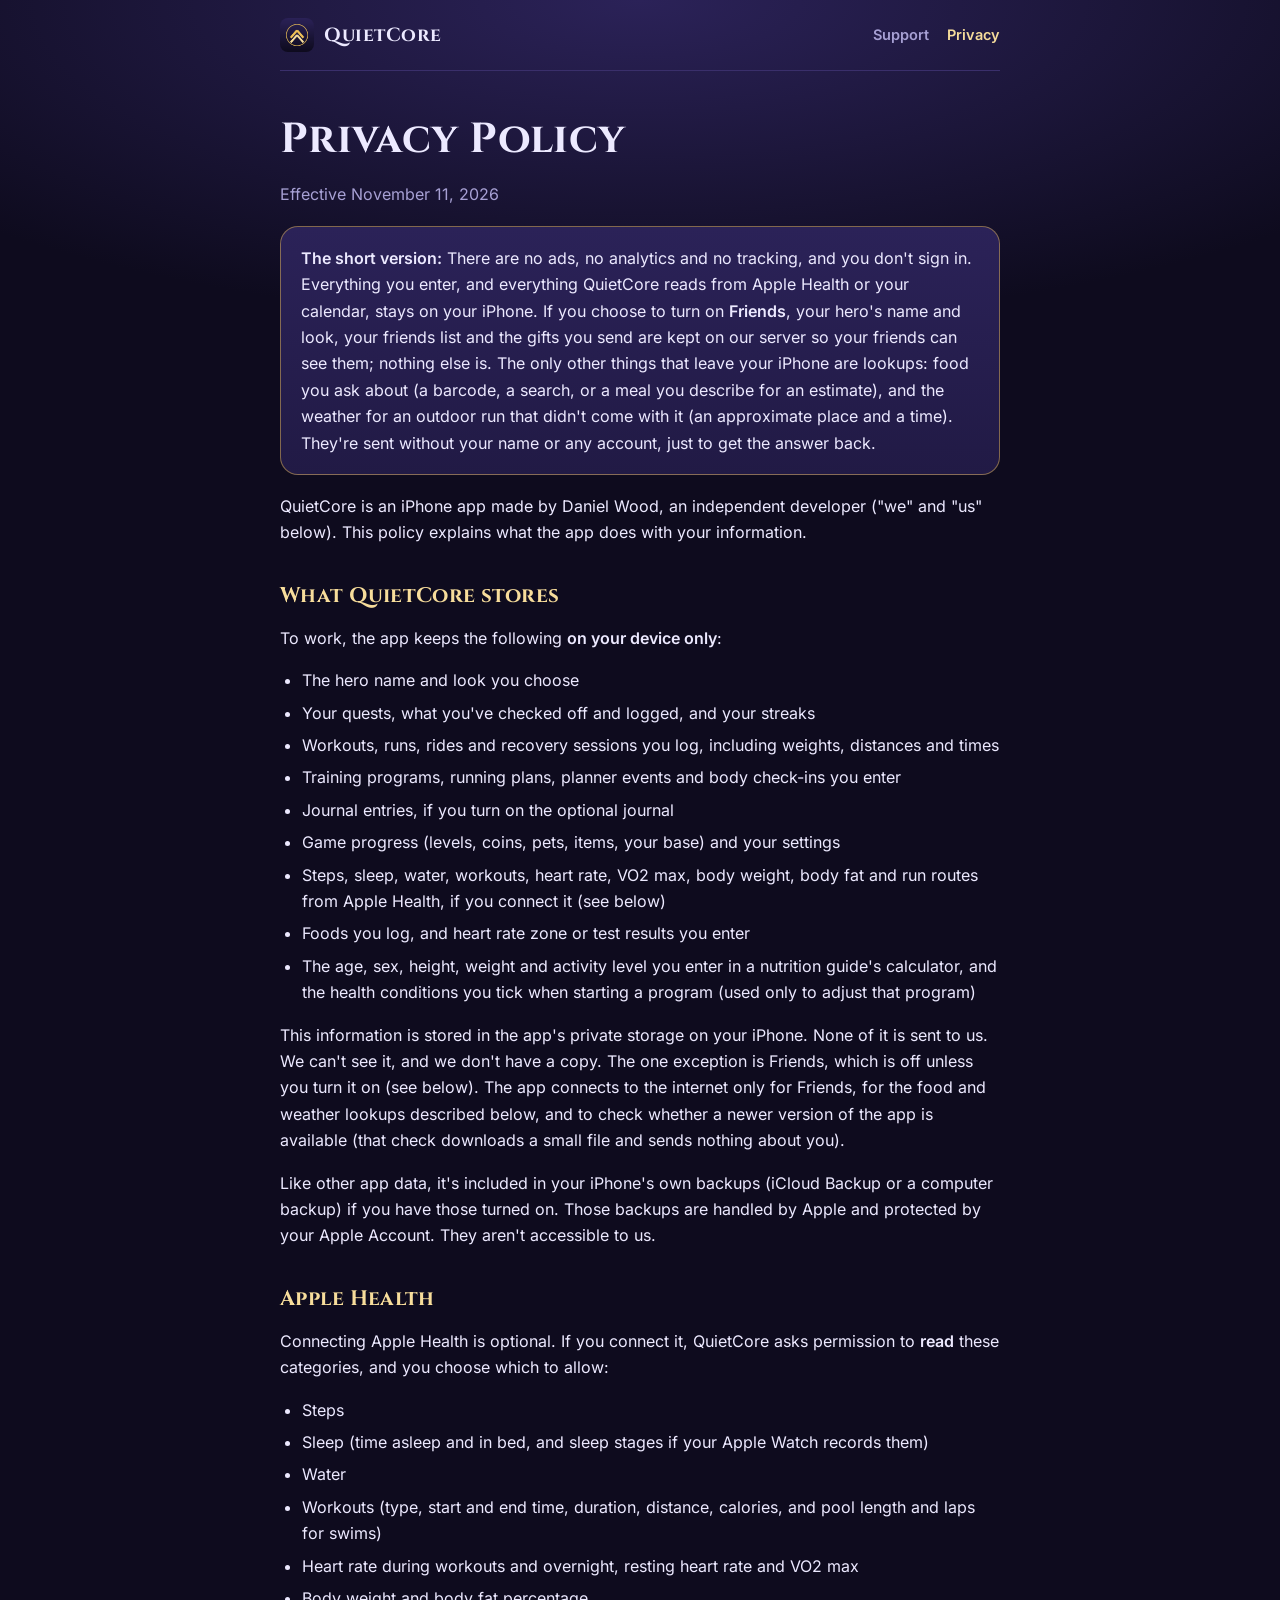
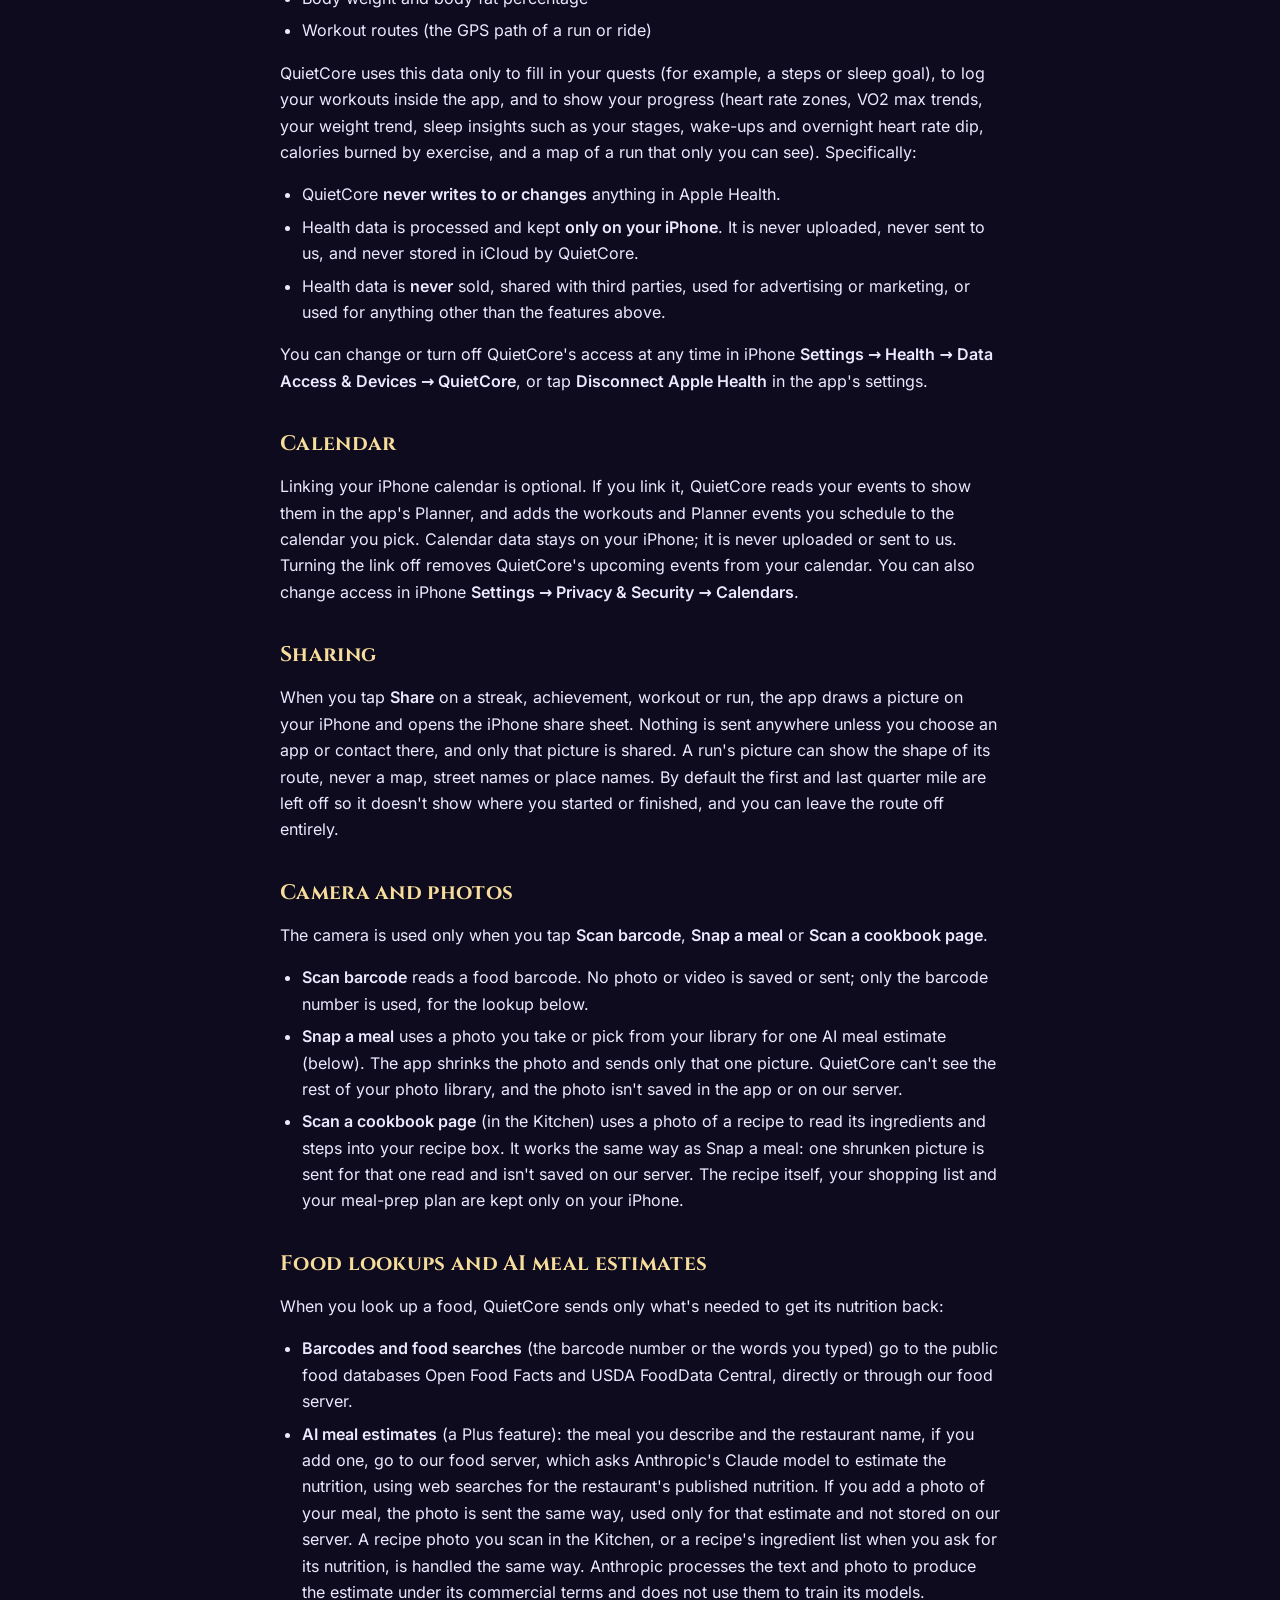
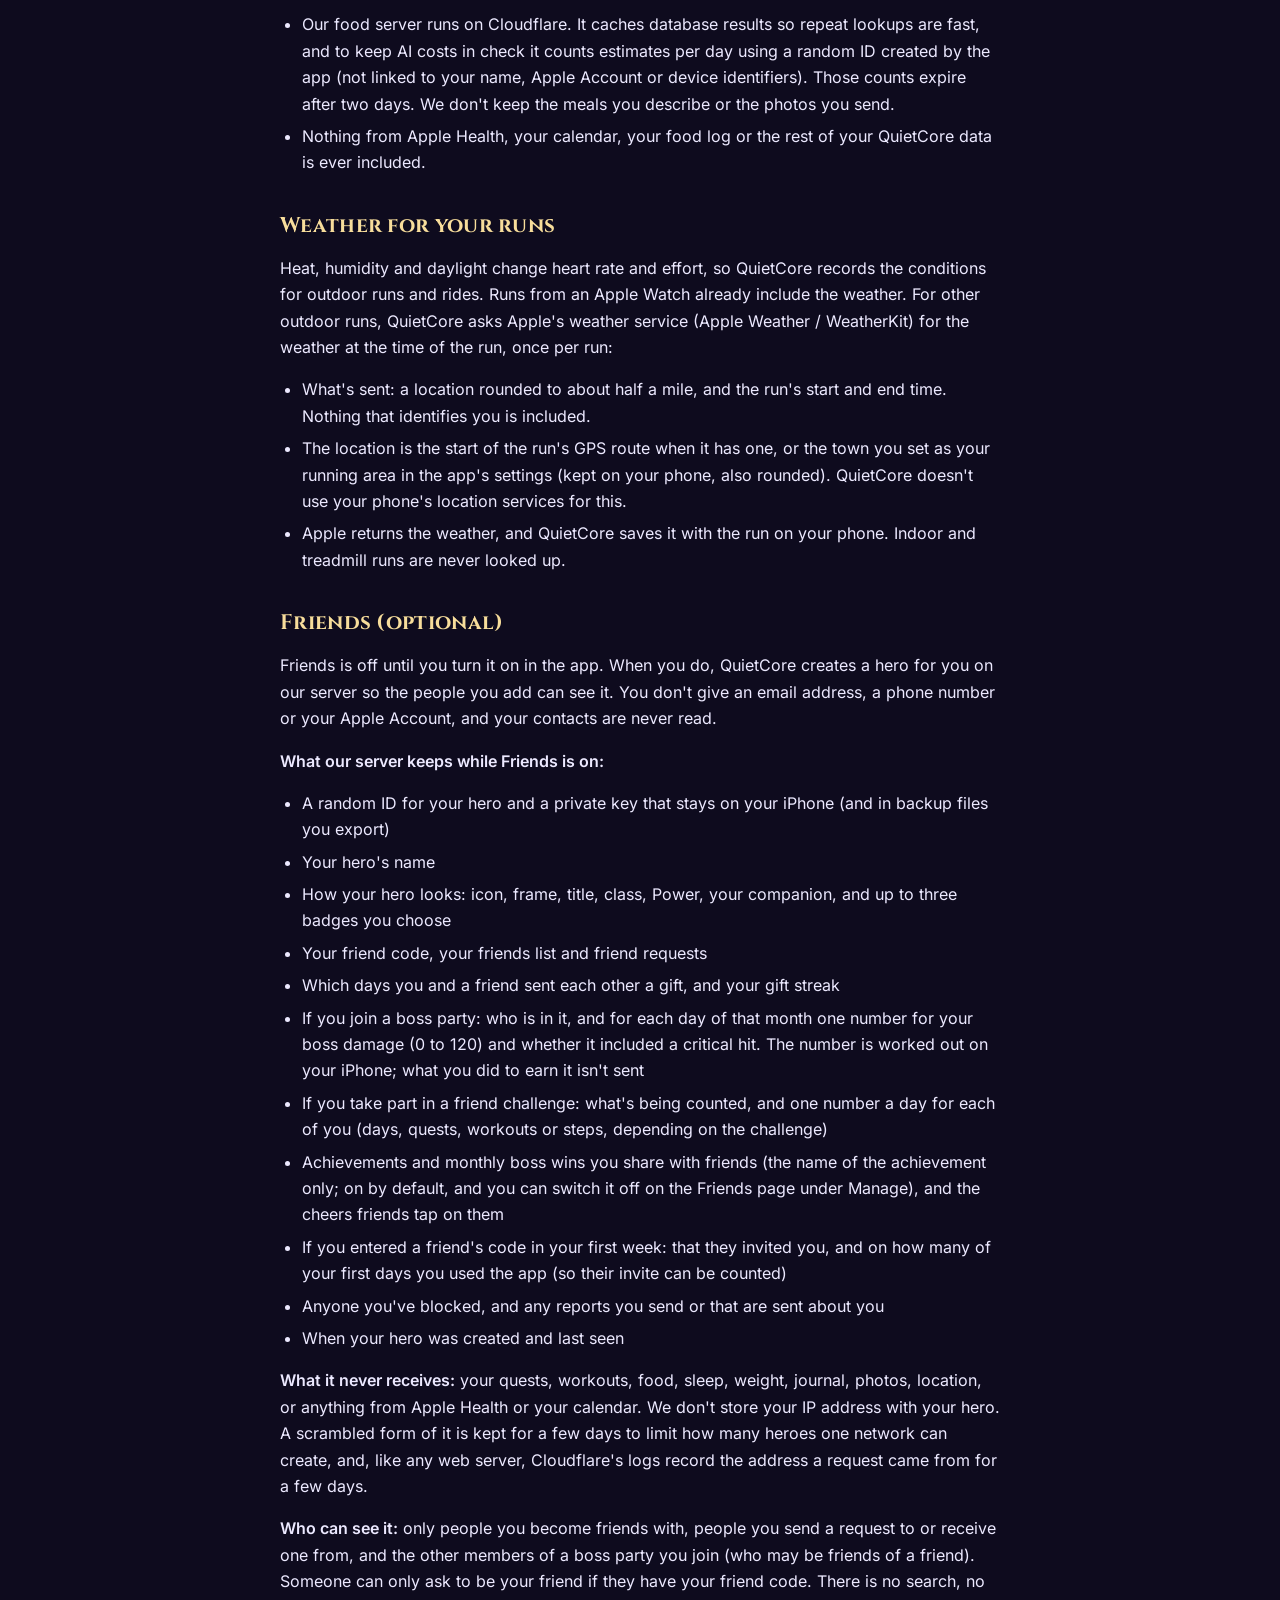
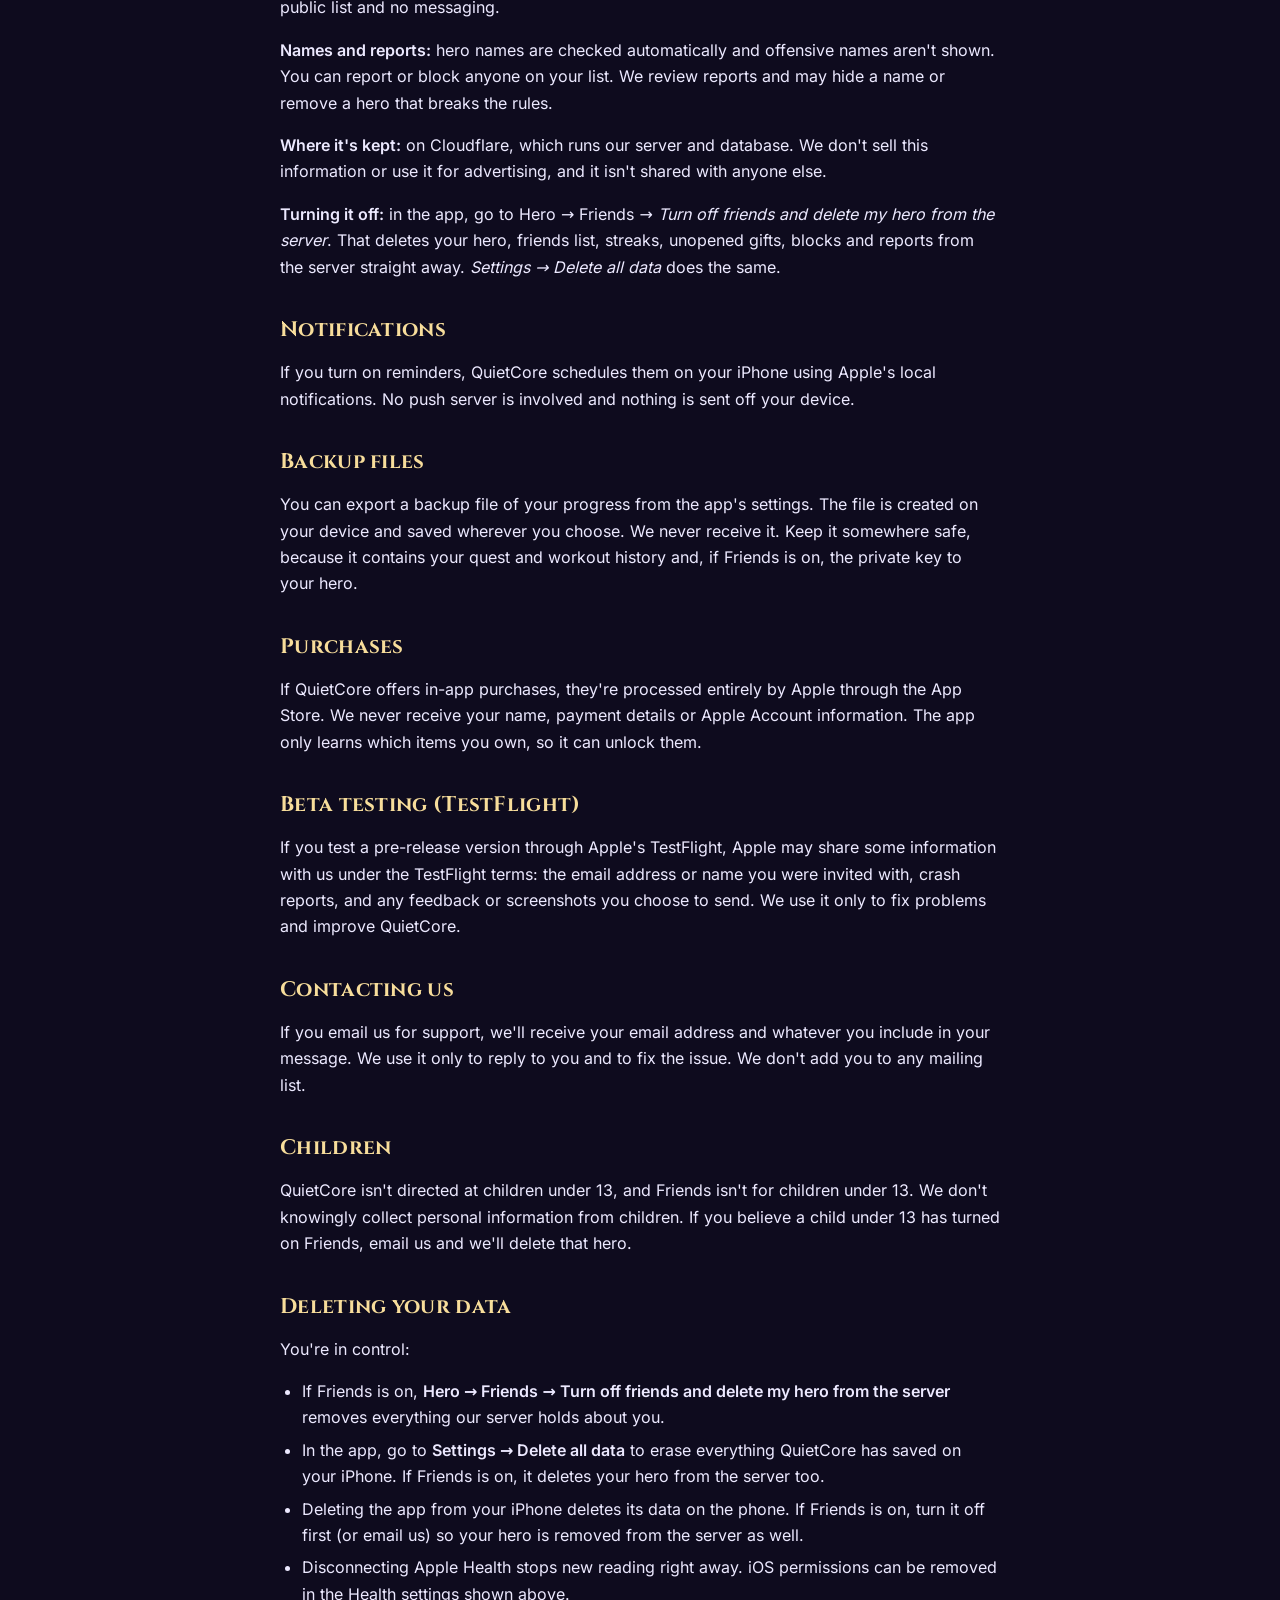
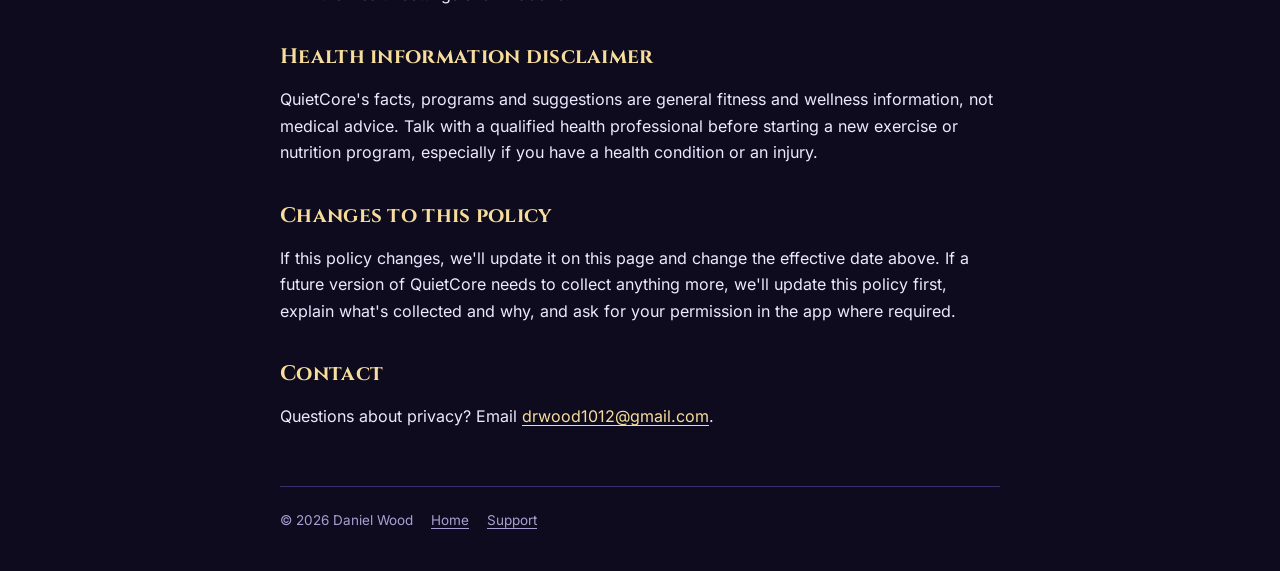
==== privacy/index.html @ 46401874 "Privacy: invites Co-Authored-By: Claude Fable 5.2 <noreply@anthropic.com> Claude-Session: https://cl" ====
<!doctype html>
<html lang="en">
<head>
  <meta charset="utf-8">
  <meta name="viewport" content="width=device-width, initial-scale=1">
  <title>Privacy Policy · QuietCore</title>
  <meta name="description" content="QuietCore's privacy policy. No ads, no tracking, no sign-in. Apple Health and calendar data never leave your iPhone. Friends is optional and shares only your hero's name and look.">
  <link rel="icon" href="../assets/favicon.png">
  <link rel="apple-touch-icon" href="../assets/apple-touch-icon.png">
  <link rel="stylesheet" href="../assets/style.css">
</head>
<body>
  <div class="wrap">
    <header class="site">
      <a class="brand" href="../"><img src="../assets/icon.png" alt=""><span class="name">QuietCore</span></a>
      <nav><a href="../support/">Support</a><a href="./" aria-current="page">Privacy</a></nav>
    </header>

    <h1>Privacy Policy</h1>
    <p class="muted">Effective November 11, 2026</p>

    <div class="card gold">
      <p><strong>The short version:</strong> There are no ads, no analytics and no tracking, and you don't sign in. Everything you enter, and everything QuietCore reads from Apple Health or your calendar, stays on your iPhone. If you choose to turn on <strong>Friends</strong>, your hero's name and look, your friends list and the gifts you send are kept on our server so your friends can see them; nothing else is. The only other things that leave your iPhone are lookups: food you ask about (a barcode, a search, or a meal you describe for an estimate), and the weather for an outdoor run that didn't come with it (an approximate place and a time). They're sent without your name or any account, just to get the answer back.</p>
    </div>

    <p>QuietCore is an iPhone app made by Daniel Wood, an independent developer ("we" and "us" below). This policy explains what the app does with your information.</p>

    <h2>What QuietCore stores</h2>
    <p>To work, the app keeps the following <strong>on your device only</strong>:</p>
    <ul>
      <li>The hero name and look you choose</li>
      <li>Your quests, what you've checked off and logged, and your streaks</li>
      <li>Workouts, runs, rides and recovery sessions you log, including weights, distances and times</li>
      <li>Training programs, running plans, planner events and body check-ins you enter</li>
      <li>Journal entries, if you turn on the optional journal</li>
      <li>Game progress (levels, coins, pets, items, your base) and your settings</li>
      <li>Steps, sleep, water, workouts, heart rate, VO2 max, body weight, body fat and run routes from Apple Health, if you connect it (see below)</li>
      <li>Foods you log, and heart rate zone or test results you enter</li>
      <li>The age, sex, height, weight and activity level you enter in a nutrition guide's calculator, and the health conditions you tick when starting a program (used only to adjust that program)</li>
    </ul>
    <p>This information is stored in the app's private storage on your iPhone. None of it is sent to us. We can't see it, and we don't have a copy. The one exception is Friends, which is off unless you turn it on (see below). The app connects to the internet only for Friends, for the food and weather lookups described below, and to check whether a newer version of the app is available (that check downloads a small file and sends nothing about you).</p>
    <p>Like other app data, it's included in your iPhone's own backups (iCloud Backup or a computer backup) if you have those turned on. Those backups are handled by Apple and protected by your Apple Account. They aren't accessible to us.</p>

    <h2>Apple Health</h2>
    <p>Connecting Apple Health is optional. If you connect it, QuietCore asks permission to <strong>read</strong> these categories, and you choose which to allow:</p>
    <ul>
      <li>Steps</li>
      <li>Sleep (time asleep and in bed, and sleep stages if your Apple Watch records them)</li>
      <li>Water</li>
      <li>Workouts (type, start and end time, duration, distance, calories, and pool length and laps for swims)</li>
      <li>Heart rate during workouts and overnight, resting heart rate and VO2 max</li>
      <li>Body weight and body fat percentage</li>
      <li>Workout routes (the GPS path of a run or ride)</li>
    </ul>
    <p>QuietCore uses this data only to fill in your quests (for example, a steps or sleep goal), to log your workouts inside the app, and to show your progress (heart rate zones, VO2 max trends, your weight trend, sleep insights such as your stages, wake-ups and overnight heart rate dip, calories burned by exercise, and a map of a run that only you can see). Specifically:</p>
    <ul>
      <li>QuietCore <strong>never writes to or changes</strong> anything in Apple Health.</li>
      <li>Health data is processed and kept <strong>only on your iPhone</strong>. It is never uploaded, never sent to us, and never stored in iCloud by QuietCore.</li>
      <li>Health data is <strong>never</strong> sold, shared with third parties, used for advertising or marketing, or used for anything other than the features above.</li>
    </ul>
    <p>You can change or turn off QuietCore's access at any time in iPhone <strong>Settings → Health → Data Access &amp; Devices → QuietCore</strong>, or tap <strong>Disconnect Apple Health</strong> in the app's settings.</p>

    <h2>Calendar</h2>
    <p>Linking your iPhone calendar is optional. If you link it, QuietCore reads your events to show them in the app's Planner, and adds the workouts and Planner events you schedule to the calendar you pick. Calendar data stays on your iPhone; it is never uploaded or sent to us. Turning the link off removes QuietCore's upcoming events from your calendar. You can also change access in iPhone <strong>Settings → Privacy &amp; Security → Calendars</strong>.</p>

    <h2>Sharing</h2>
    <p>When you tap <strong>Share</strong> on a streak, achievement, workout or run, the app draws a picture on your iPhone and opens the iPhone share sheet. Nothing is sent anywhere unless you choose an app or contact there, and only that picture is shared. A run's picture can show the shape of its route, never a map, street names or place names. By default the first and last quarter mile are left off so it doesn't show where you started or finished, and you can leave the route off entirely.</p>

    <h2>Camera and photos</h2>
    <p>The camera is used only when you tap <strong>Scan barcode</strong>, <strong>Snap a meal</strong> or <strong>Scan a cookbook page</strong>.</p>
    <ul>
      <li><strong>Scan barcode</strong> reads a food barcode. No photo or video is saved or sent; only the barcode number is used, for the lookup below.</li>
      <li><strong>Snap a meal</strong> uses a photo you take or pick from your library for one AI meal estimate (below). The app shrinks the photo and sends only that one picture. QuietCore can't see the rest of your photo library, and the photo isn't saved in the app or on our server.</li>
      <li><strong>Scan a cookbook page</strong> (in the Kitchen) uses a photo of a recipe to read its ingredients and steps into your recipe box. It works the same way as Snap a meal: one shrunken picture is sent for that one read and isn't saved on our server. The recipe itself, your shopping list and your meal-prep plan are kept only on your iPhone.</li>
    </ul>

    <h2>Food lookups and AI meal estimates</h2>
    <p>When you look up a food, QuietCore sends only what's needed to get its nutrition back:</p>
    <ul>
      <li><strong>Barcodes and food searches</strong> (the barcode number or the words you typed) go to the public food databases Open Food Facts and USDA FoodData Central, directly or through our food server.</li>
      <li><strong>AI meal estimates</strong> (a Plus feature): the meal you describe and the restaurant name, if you add one, go to our food server, which asks Anthropic's Claude model to estimate the nutrition, using web searches for the restaurant's published nutrition. If you add a photo of your meal, the photo is sent the same way, used only for that estimate and not stored on our server. A recipe photo you scan in the Kitchen, or a recipe's ingredient list when you ask for its nutrition, is handled the same way. Anthropic processes the text and photo to produce the estimate under its commercial terms and does not use them to train its models.</li>
      <li>Our food server runs on Cloudflare. It caches database results so repeat lookups are fast, and to keep AI costs in check it counts estimates per day using a random ID created by the app (not linked to your name, Apple Account or device identifiers). Those counts expire after two days. We don't keep the meals you describe or the photos you send.</li>
      <li>Nothing from Apple Health, your calendar, your food log or the rest of your QuietCore data is ever included.</li>
    </ul>

    <h2>Weather for your runs</h2>
    <p>Heat, humidity and daylight change heart rate and effort, so QuietCore records the conditions for outdoor runs and rides. Runs from an Apple Watch already include the weather. For other outdoor runs, QuietCore asks Apple's weather service (Apple Weather / WeatherKit) for the weather at the time of the run, once per run:</p>
    <ul>
      <li>What's sent: a location rounded to about half a mile, and the run's start and end time. Nothing that identifies you is included.</li>
      <li>The location is the start of the run's GPS route when it has one, or the town you set as your running area in the app's settings (kept on your phone, also rounded). QuietCore doesn't use your phone's location services for this.</li>
      <li>Apple returns the weather, and QuietCore saves it with the run on your phone. Indoor and treadmill runs are never looked up.</li>
    </ul>

    <h2>Friends (optional)</h2>
    <p>Friends is off until you turn it on in the app. When you do, QuietCore creates a hero for you on our server so the people you add can see it. You don't give an email address, a phone number or your Apple Account, and your contacts are never read.</p>
    <p><strong>What our server keeps while Friends is on:</strong></p>
    <ul>
      <li>A random ID for your hero and a private key that stays on your iPhone (and in backup files you export)</li>
      <li>Your hero's name</li>
      <li>How your hero looks: icon, frame, title, class, Power, your companion, and up to three badges you choose</li>
      <li>Your friend code, your friends list and friend requests</li>
      <li>Which days you and a friend sent each other a gift, and your gift streak</li>
      <li>If you join a boss party: who is in it, and for each day of that month one number for your boss damage (0 to 120) and whether it included a critical hit. The number is worked out on your iPhone; what you did to earn it isn't sent</li>
      <li>If you take part in a friend challenge: what's being counted, and one number a day for each of you (days, quests, workouts or steps, depending on the challenge)</li>
      <li>Achievements and monthly boss wins you share with friends (the name of the achievement only; on by default, and you can switch it off on the Friends page under Manage), and the cheers friends tap on them</li>
      <li>If you entered a friend's code in your first week: that they invited you, and on how many of your first days you used the app (so their invite can be counted)</li>
      <li>Anyone you've blocked, and any reports you send or that are sent about you</li>
      <li>When your hero was created and last seen</li>
    </ul>
    <p><strong>What it never receives:</strong> your quests, workouts, food, sleep, weight, journal, photos, location, or anything from Apple Health or your calendar. We don't store your IP address with your hero. A scrambled form of it is kept for a few days to limit how many heroes one network can create, and, like any web server, Cloudflare's logs record the address a request came from for a few days.</p>
    <p><strong>Who can see it:</strong> only people you become friends with, people you send a request to or receive one from, and the other members of a boss party you join (who may be friends of a friend). Someone can only ask to be your friend if they have your friend code. There is no search, no public list and no messaging.</p>
    <p><strong>Names and reports:</strong> hero names are checked automatically and offensive names aren't shown. You can report or block anyone on your list. We review reports and may hide a name or remove a hero that breaks the rules.</p>
    <p><strong>Where it's kept:</strong> on Cloudflare, which runs our server and database. We don't sell this information or use it for advertising, and it isn't shared with anyone else.</p>
    <p><strong>Turning it off:</strong> in the app, go to Hero → Friends → <em>Turn off friends and delete my hero from the server</em>. That deletes your hero, friends list, streaks, unopened gifts, blocks and reports from the server straight away. <em>Settings → Delete all data</em> does the same.</p>

    <h2>Notifications</h2>
    <p>If you turn on reminders, QuietCore schedules them on your iPhone using Apple's local notifications. No push server is involved and nothing is sent off your device.</p>

    <h2>Backup files</h2>
    <p>You can export a backup file of your progress from the app's settings. The file is created on your device and saved wherever you choose. We never receive it. Keep it somewhere safe, because it contains your quest and workout history and, if Friends is on, the private key to your hero.</p>

    <h2>Purchases</h2>
    <p>If QuietCore offers in-app purchases, they're processed entirely by Apple through the App Store. We never receive your name, payment details or Apple Account information. The app only learns which items you own, so it can unlock them.</p>

    <h2>Beta testing (TestFlight)</h2>
    <p>If you test a pre-release version through Apple's TestFlight, Apple may share some information with us under the TestFlight terms: the email address or name you were invited with, crash reports, and any feedback or screenshots you choose to send. We use it only to fix problems and improve QuietCore.</p>

    <h2>Contacting us</h2>
    <p>If you email us for support, we'll receive your email address and whatever you include in your message. We use it only to reply to you and to fix the issue. We don't add you to any mailing list.</p>

    <h2>Children</h2>
    <p>QuietCore isn't directed at children under 13, and Friends isn't for children under 13. We don't knowingly collect personal information from children. If you believe a child under 13 has turned on Friends, email us and we'll delete that hero.</p>

    <h2>Deleting your data</h2>
    <p>You're in control:</p>
    <ul>
      <li>If Friends is on, <strong>Hero → Friends → Turn off friends and delete my hero from the server</strong> removes everything our server holds about you.</li>
      <li>In the app, go to <strong>Settings → Delete all data</strong> to erase everything QuietCore has saved on your iPhone. If Friends is on, it deletes your hero from the server too.</li>
      <li>Deleting the app from your iPhone deletes its data on the phone. If Friends is on, turn it off first (or email us) so your hero is removed from the server as well.</li>
      <li>Disconnecting Apple Health stops new reading right away. iOS permissions can be removed in the Health settings shown above.</li>
    </ul>

    <h2>Health information disclaimer</h2>
    <p>QuietCore's facts, programs and suggestions are general fitness and wellness information, not medical advice. Talk with a qualified health professional before starting a new exercise or nutrition program, especially if you have a health condition or an injury.</p>

    <h2>Changes to this policy</h2>
    <p>If this policy changes, we'll update it on this page and change the effective date above. If a future version of QuietCore needs to collect anything more, we'll update this policy first, explain what's collected and why, and ask for your permission in the app where required.</p>

    <h2>Contact</h2>
    <p>Questions about privacy? Email <a href="mailto:drwood1012@gmail.com">drwood1012@gmail.com</a>.</p>

    <footer class="site">
      <span>© 2026 Daniel Wood</span>
      <a href="../">Home</a>
      <a href="../support/">Support</a>
    </footer>
  </div>
</body>
</html>
---- assets/style.css ----
@font-face { font-family: "Cinzel"; font-weight: 700; font-display: swap; src: url("cinzel-latin-700-normal.woff2") format("woff2"); }
@font-face { font-family: "Inter"; font-weight: 400; font-display: swap; src: url("inter-latin-400-normal.woff2") format("woff2"); }
@font-face { font-family: "Inter"; font-weight: 600; font-display: swap; src: url("inter-latin-600-normal.woff2") format("woff2"); }

:root {
  --bg0: #0e0b1e;
  --bg1: #171233;
  --panel: #211a45;
  --line: #3a2f6b;
  --gold: #efc056;
  --gold-soft: #f7dd9b;
  --text: #ece9ff;
  --muted: #a7a0d4;
}

* { box-sizing: border-box; }
html { -webkit-text-size-adjust: 100%; }
body {
  margin: 0;
  background: radial-gradient(120% 60% at 50% 0%, #2b2258 0%, var(--bg0) 60%) fixed, var(--bg0);
  color: var(--text);
  font: 400 16px/1.65 Inter, system-ui, -apple-system, "Segoe UI", sans-serif;
}
a { color: var(--gold-soft); text-underline-offset: 3px; }
a:hover { color: var(--gold); }

.wrap { max-width: 760px; margin: 0 auto; padding: 0 20px; }

header.site {
  display: flex; align-items: center; gap: 12px;
  padding: 18px 0; border-bottom: 1px solid var(--line);
}
header.site a.brand { display: flex; align-items: center; gap: 10px; text-decoration: none; color: var(--text); }
header.site img { width: 34px; height: 34px; border-radius: 8px; }
header.site .name { font: 700 19px/1 Cinzel, Georgia, serif; letter-spacing: .5px; }
header.site nav { margin-left: auto; display: flex; gap: 18px; font-size: 14.5px; font-weight: 600; }
header.site nav a { color: var(--muted); text-decoration: none; }
header.site nav a:hover, header.site nav a[aria-current="page"] { color: var(--gold-soft); }

h1, h2 { font-family: Cinzel, Georgia, serif; font-weight: 700; line-height: 1.2; letter-spacing: .3px; }
h1 { font-size: clamp(30px, 6vw, 42px); margin: 44px 0 10px; }
h2 { font-size: 21px; margin: 38px 0 8px; color: var(--gold-soft); }
h3 { font-size: 16.5px; margin: 24px 0 4px; }
p, li { color: var(--text); }
.lede { font-size: 18px; color: var(--muted); margin: 0 0 8px; }
.muted { color: var(--muted); }
.small { font-size: 14px; }

.card {
  background: var(--panel); border: 1px solid var(--line); border-radius: 18px;
  padding: 18px 20px; margin: 18px 0;
}
.card.gold { border-color: #efc05677; background: linear-gradient(180deg, #2b2258, var(--panel)); }
.card p:first-child { margin-top: 0; }
.card p:last-child, .card ul:last-child { margin-bottom: 0; }
ul { padding-left: 22px; }
li { margin: 6px 0; }

/* Home */
.hero { text-align: center; padding: 54px 0 20px; }
.hero img { width: 112px; height: 112px; border-radius: 26px; box-shadow: 0 14px 40px #00000070, 0 0 0 1px #ffffff14; }
.hero h1 { margin: 22px 0 8px; }
.badge {
  display: inline-block; margin-top: 18px; padding: 10px 18px; border-radius: 999px;
  background: linear-gradient(180deg, var(--gold-soft), var(--gold)); color: var(--bg0);
  font-weight: 600; font-size: 15px;
}
.grid { display: grid; grid-template-columns: repeat(auto-fit, minmax(210px, 1fr)); gap: 14px; margin: 28px 0; }
.grid .card { margin: 0; }
.grid .icon { font-size: 26px; line-height: 1; }
.grid h3 { margin: 10px 0 4px; }
.grid p { margin: 0; color: var(--muted); font-size: 14.5px; line-height: 1.55; }

details {
  background: var(--panel); border: 1px solid var(--line); border-radius: 14px;
  padding: 2px 16px; margin: 10px 0;
}
details[open] { padding-bottom: 12px; }
summary { cursor: pointer; font-weight: 600; padding: 12px 0; list-style-position: outside; }
summary:focus-visible, a:focus-visible { outline: 2px solid var(--gold); outline-offset: 3px; border-radius: 6px; }
details p, details ul { margin: 4px 0 8px; color: var(--text); }

footer.site {
  margin: 56px 0 0; padding: 22px 0 40px; border-top: 1px solid var(--line);
  color: var(--muted); font-size: 13.5px; display: flex; flex-wrap: wrap; gap: 8px 18px;
}
footer.site a { color: var(--muted); }

@media (max-width: 480px) {
  header.site nav { gap: 14px; font-size: 14px; }
  header.site .name { font-size: 17px; }
}
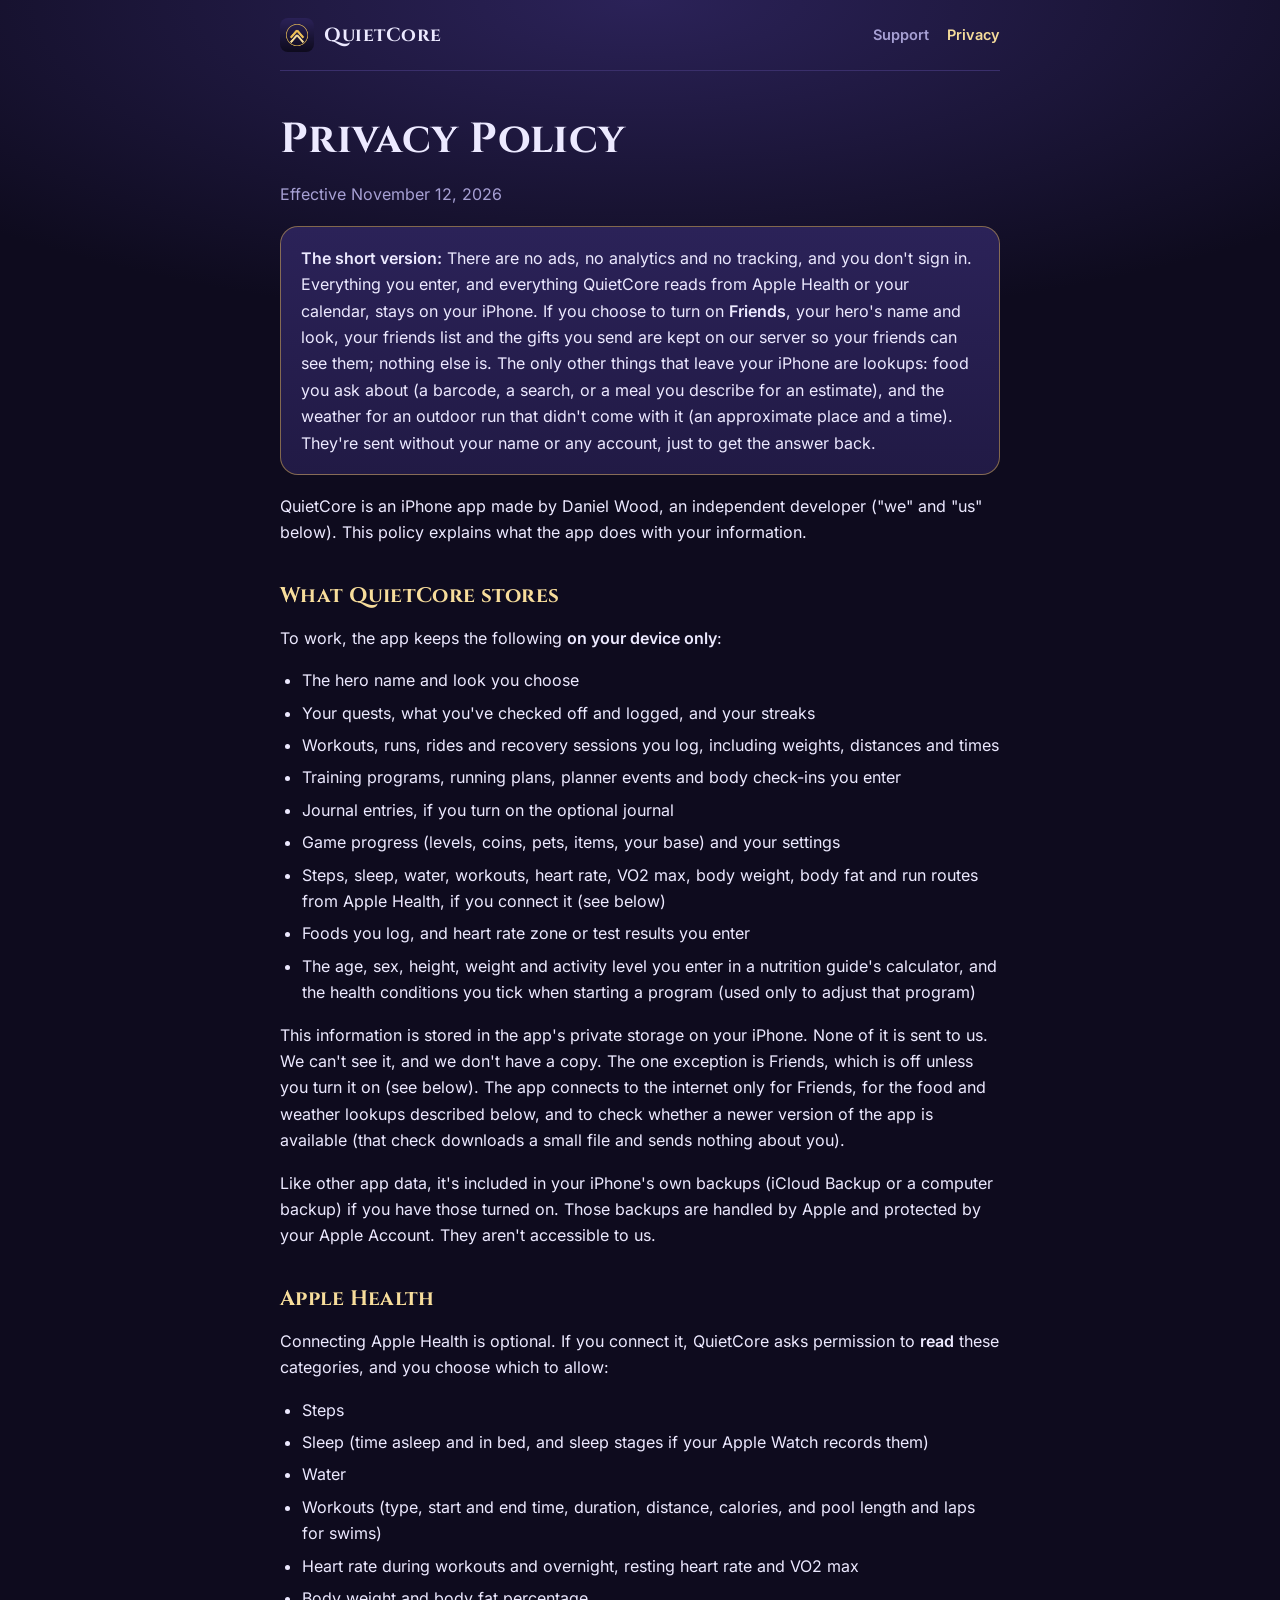
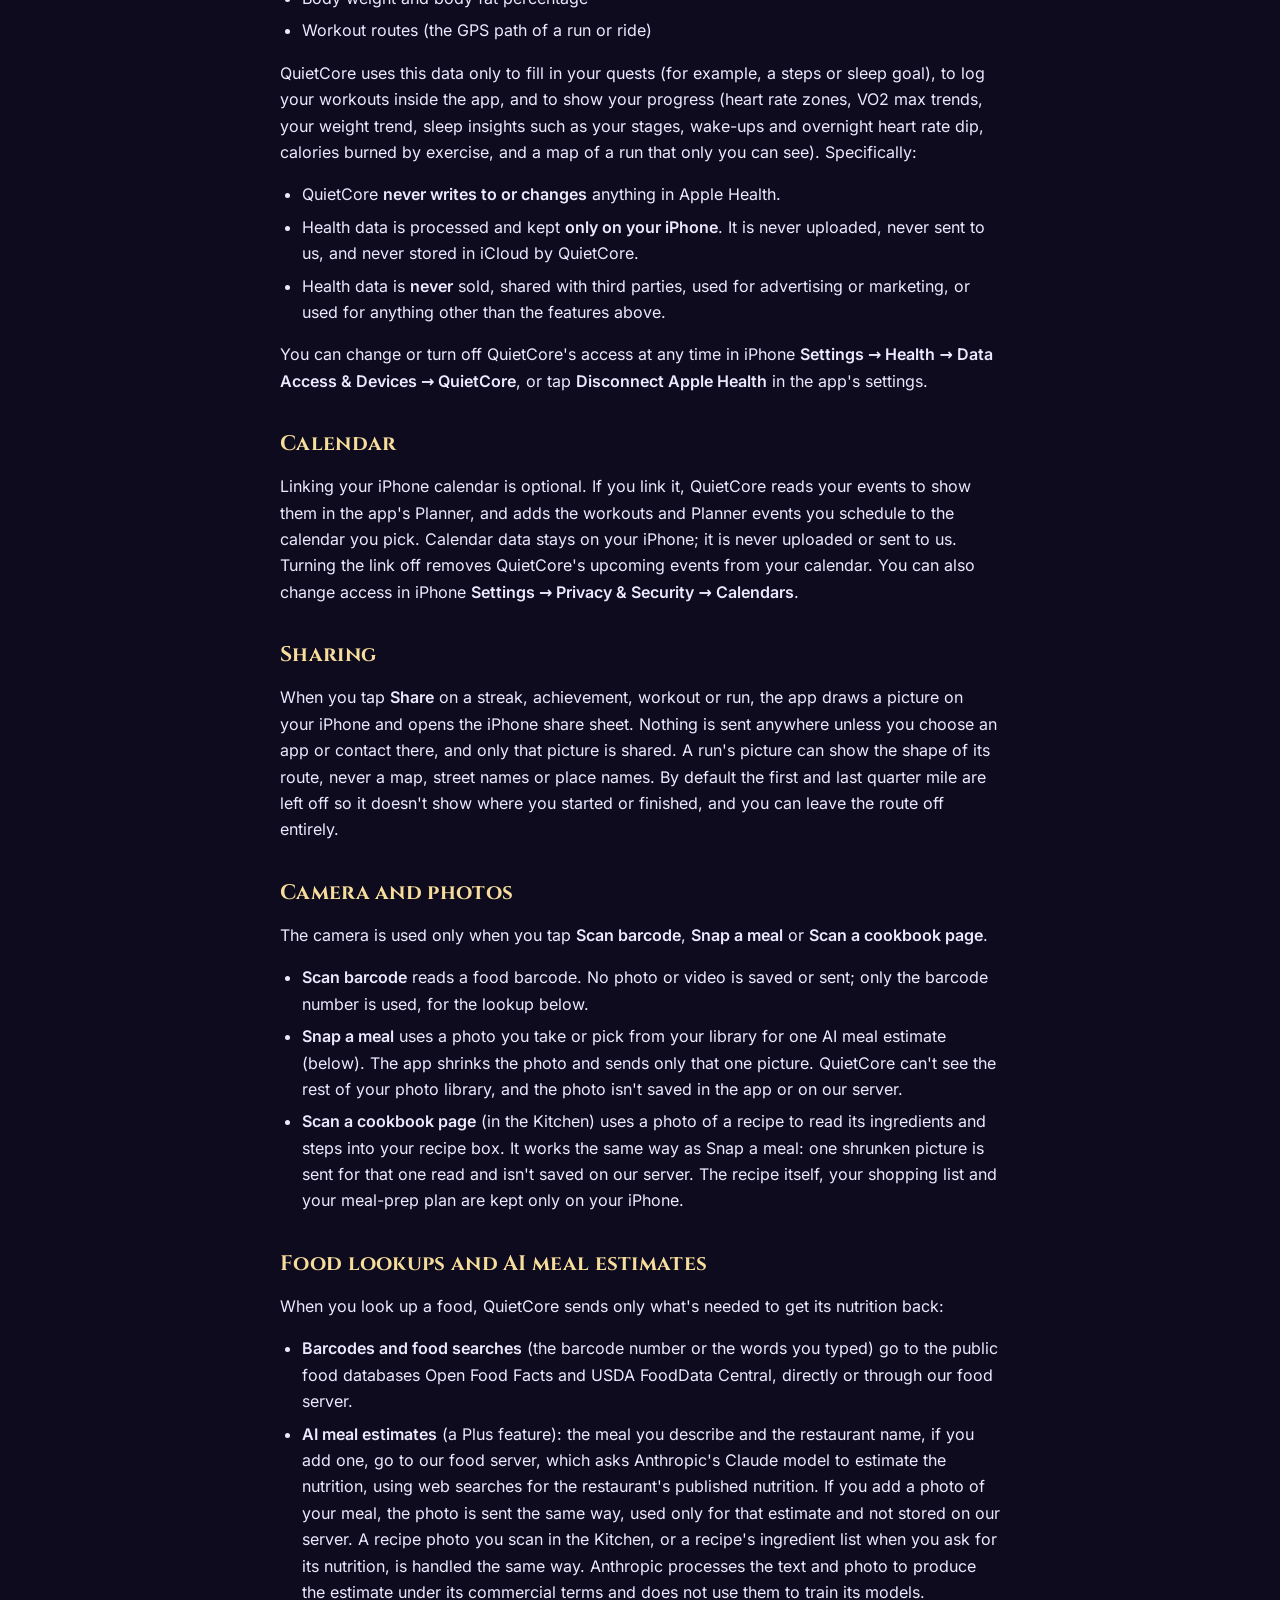
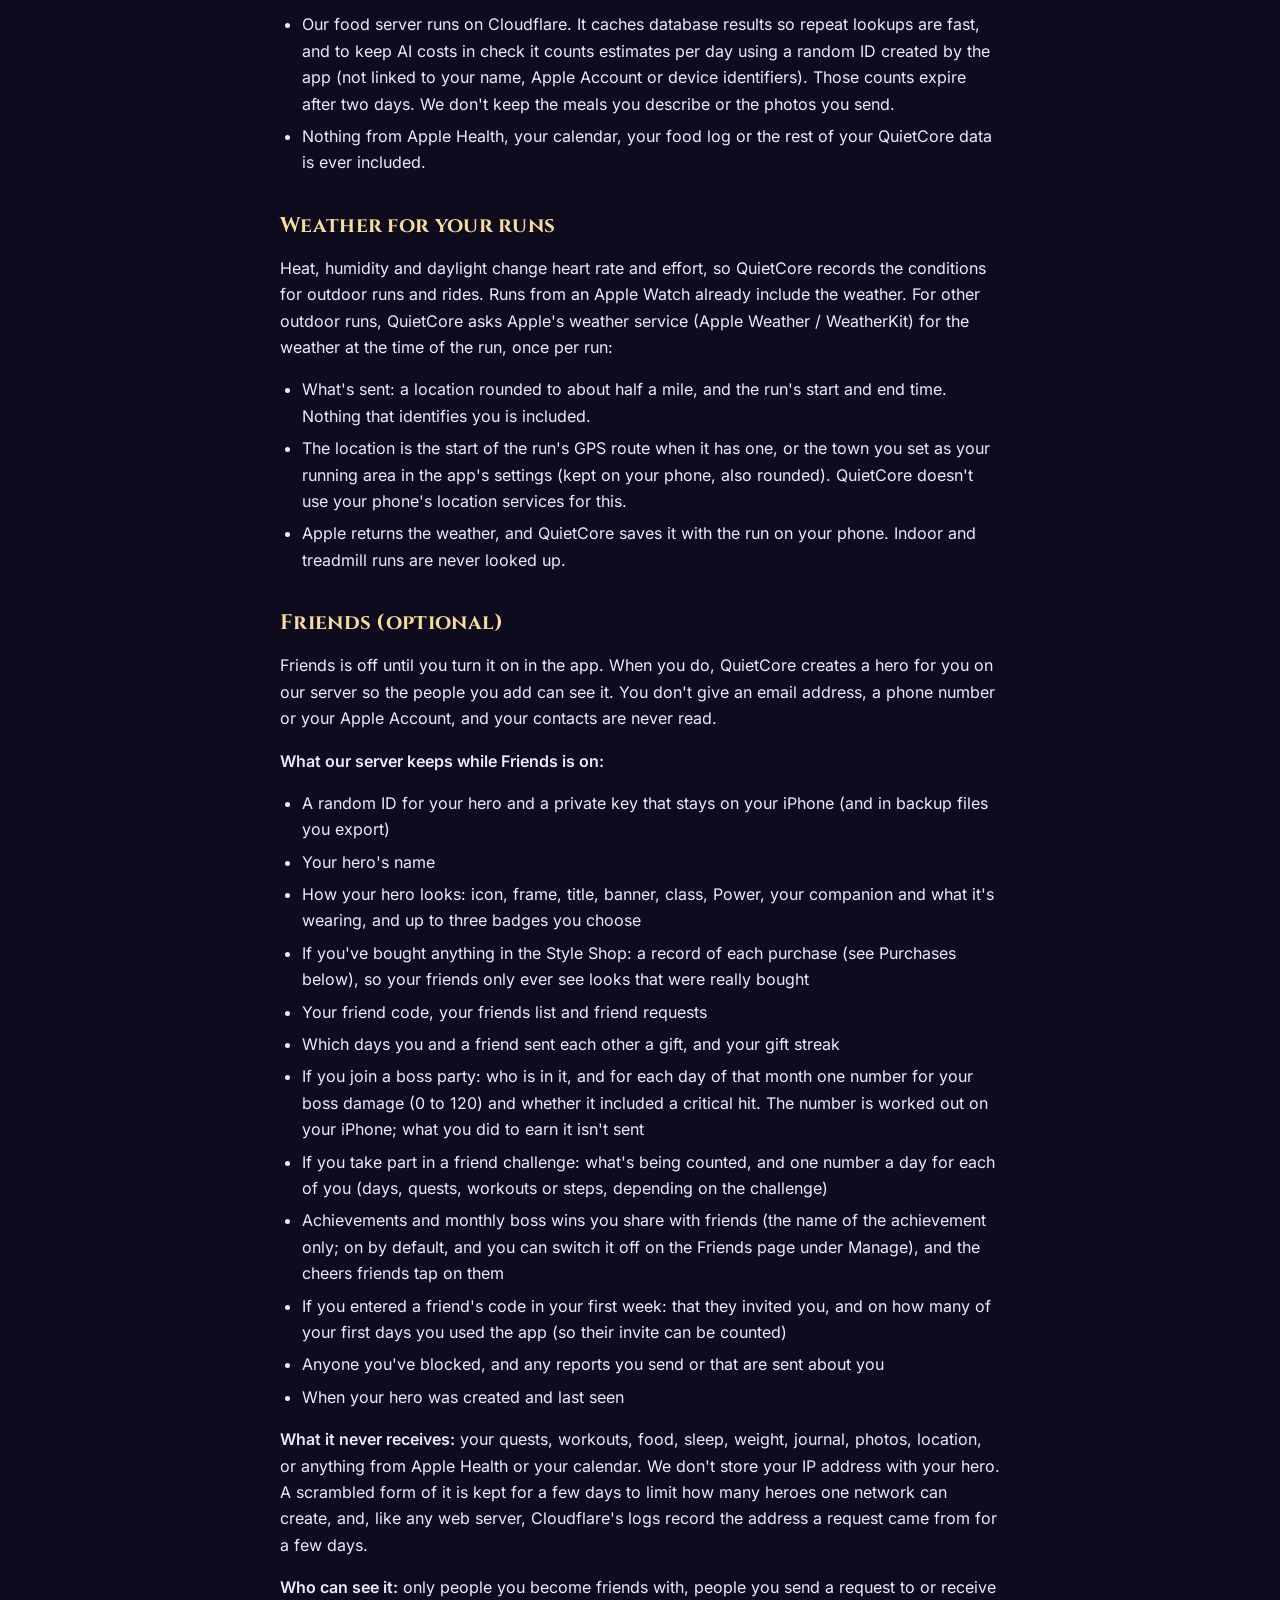
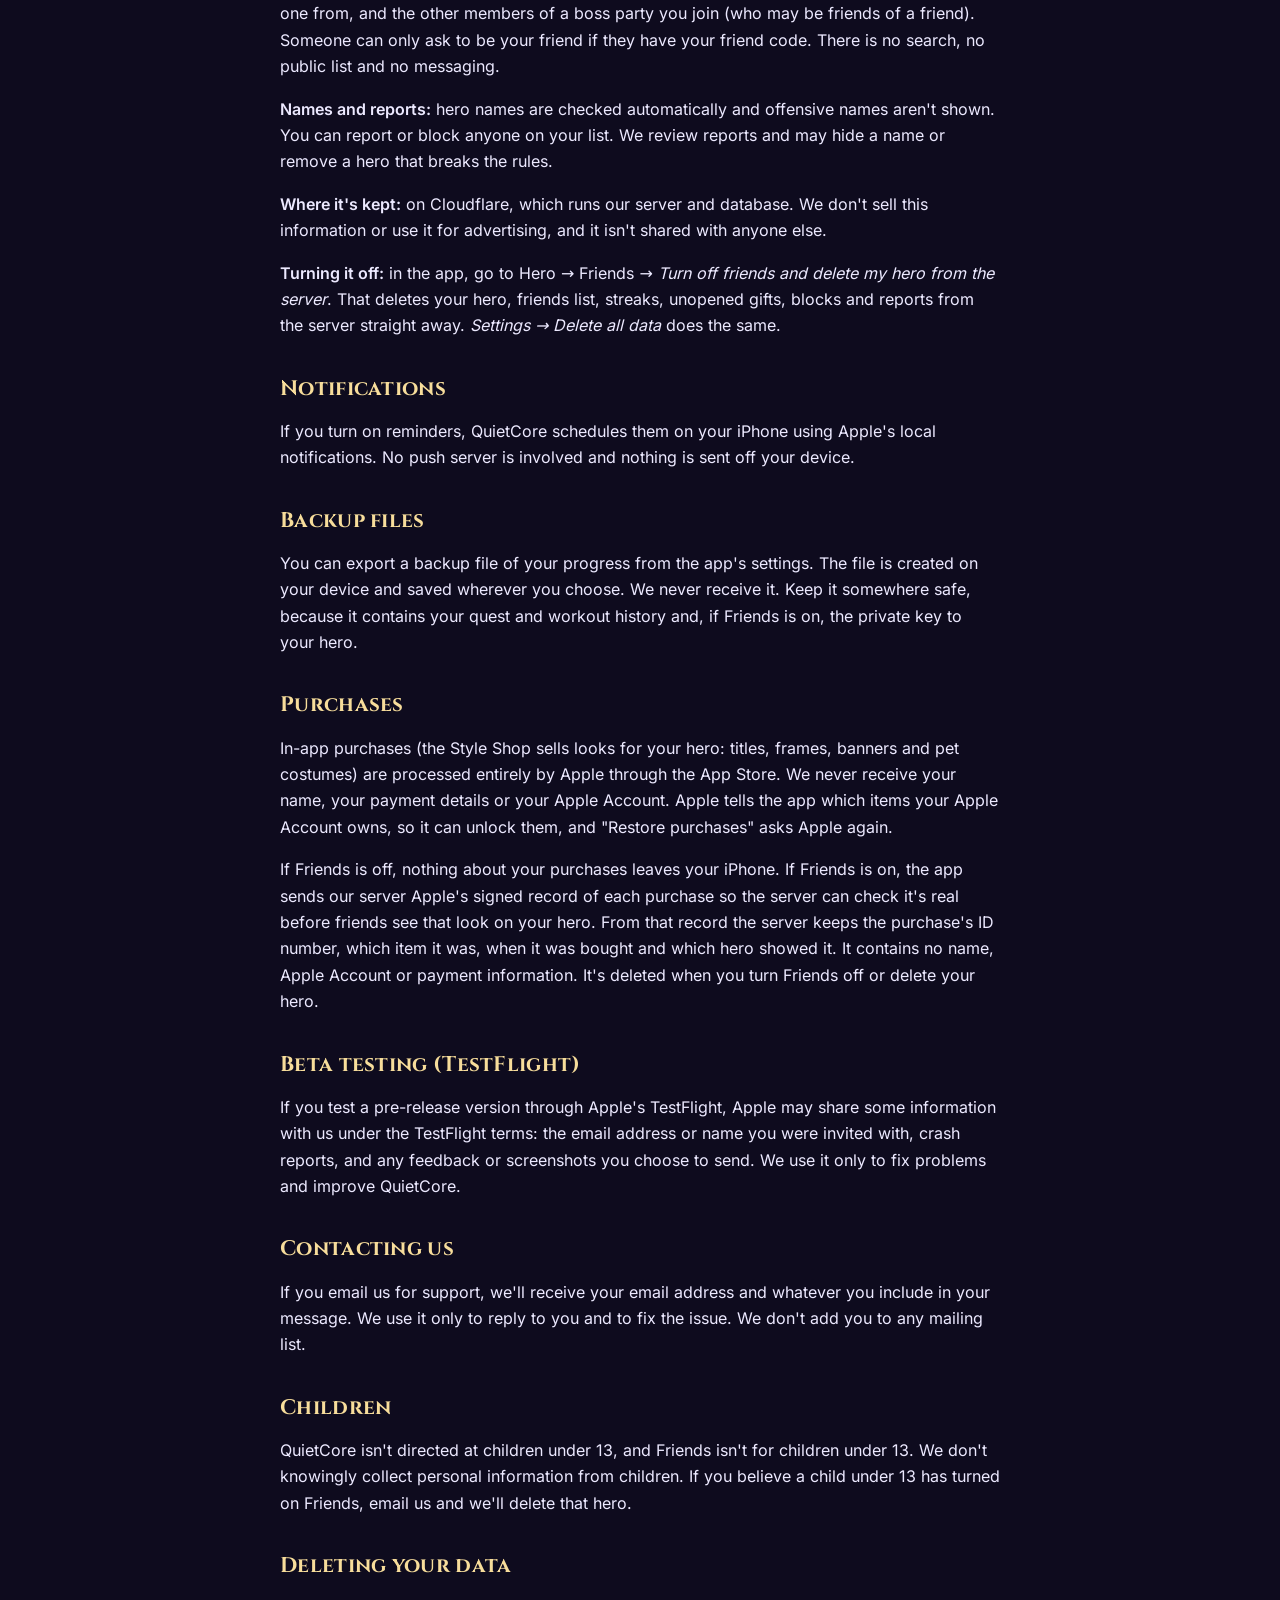
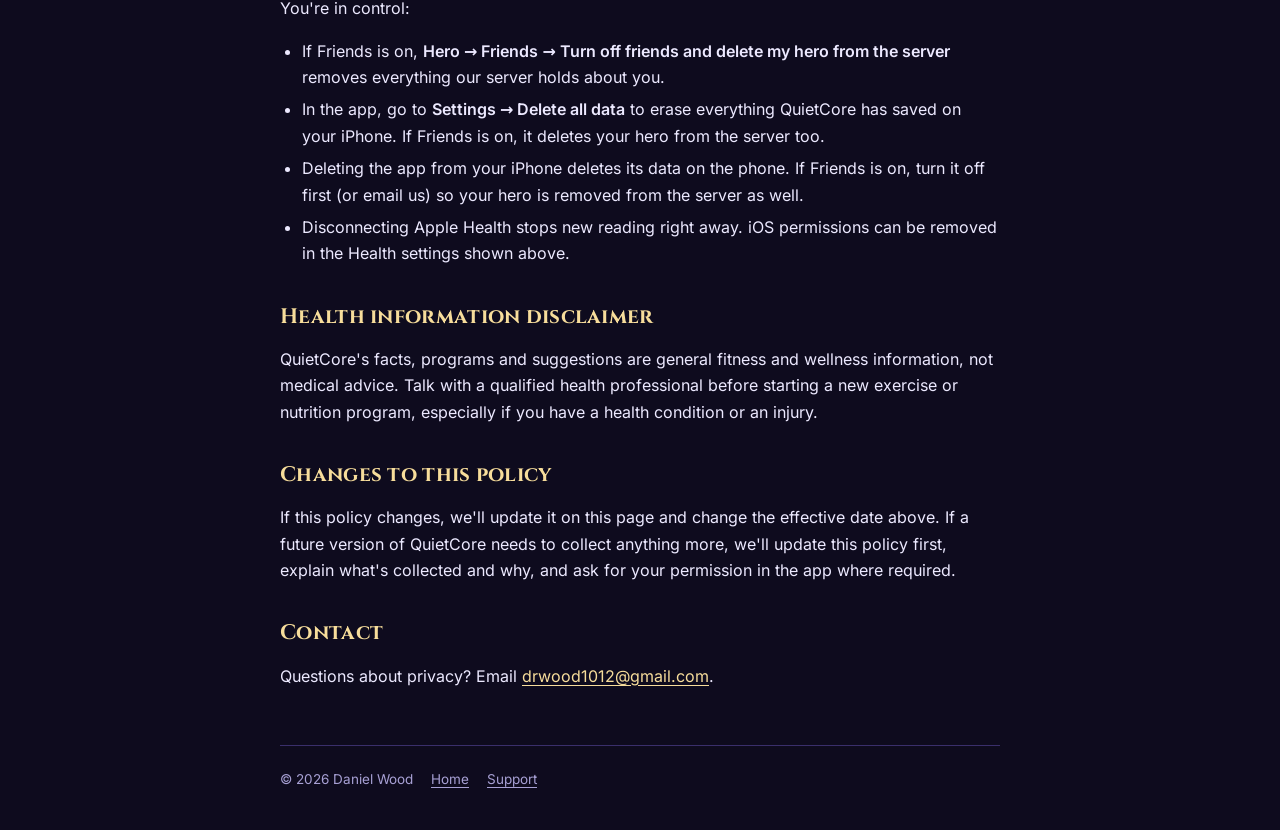
==== commit 142247c6: "Privacy policy: Style Shop purchases and banners Co-Authored-By: Claude Fable 5.2 <noreply@anthropic" ====
--- a/privacy/index.html
+++ b/privacy/index.html
@@ -17,7 +17,7 @@
     </header>
 
     <h1>Privacy Policy</h1>
-    <p class="muted">Effective November 11, 2026</p>
+    <p class="muted">Effective November 12, 2026</p>
 
     <div class="card gold">
       <p><strong>The short version:</strong> There are no ads, no analytics and no tracking, and you don't sign in. Everything you enter, and everything QuietCore reads from Apple Health or your calendar, stays on your iPhone. If you choose to turn on <strong>Friends</strong>, your hero's name and look, your friends list and the gifts you send are kept on our server so your friends can see them; nothing else is. The only other things that leave your iPhone are lookups: food you ask about (a barcode, a search, or a meal you describe for an estimate), and the weather for an outdoor run that didn't come with it (an approximate place and a time). They're sent without your name or any account, just to get the answer back.</p>
@@ -97,7 +97,8 @@
     <ul>
       <li>A random ID for your hero and a private key that stays on your iPhone (and in backup files you export)</li>
       <li>Your hero's name</li>
-      <li>How your hero looks: icon, frame, title, class, Power, your companion, and up to three badges you choose</li>
+      <li>How your hero looks: icon, frame, title, banner, class, Power, your companion and what it's wearing, and up to three badges you choose</li>
+      <li>If you've bought anything in the Style Shop: a record of each purchase (see Purchases below), so your friends only ever see looks that were really bought</li>
       <li>Your friend code, your friends list and friend requests</li>
       <li>Which days you and a friend sent each other a gift, and your gift streak</li>
       <li>If you join a boss party: who is in it, and for each day of that month one number for your boss damage (0 to 120) and whether it included a critical hit. The number is worked out on your iPhone; what you did to earn it isn't sent</li>
@@ -120,7 +121,8 @@
     <p>You can export a backup file of your progress from the app's settings. The file is created on your device and saved wherever you choose. We never receive it. Keep it somewhere safe, because it contains your quest and workout history and, if Friends is on, the private key to your hero.</p>
 
     <h2>Purchases</h2>
-    <p>If QuietCore offers in-app purchases, they're processed entirely by Apple through the App Store. We never receive your name, payment details or Apple Account information. The app only learns which items you own, so it can unlock them.</p>
+    <p>In-app purchases (the Style Shop sells looks for your hero: titles, frames, banners and pet costumes) are processed entirely by Apple through the App Store. We never receive your name, your payment details or your Apple Account. Apple tells the app which items your Apple Account owns, so it can unlock them, and "Restore purchases" asks Apple again.</p>
+    <p>If Friends is off, nothing about your purchases leaves your iPhone. If Friends is on, the app sends our server Apple's signed record of each purchase so the server can check it's real before friends see that look on your hero. From that record the server keeps the purchase's ID number, which item it was, when it was bought and which hero showed it. It contains no name, Apple Account or payment information. It's deleted when you turn Friends off or delete your hero.</p>
 
     <h2>Beta testing (TestFlight)</h2>
     <p>If you test a pre-release version through Apple's TestFlight, Apple may share some information with us under the TestFlight terms: the email address or name you were invited with, crash reports, and any feedback or screenshots you choose to send. We use it only to fix problems and improve QuietCore.</p>
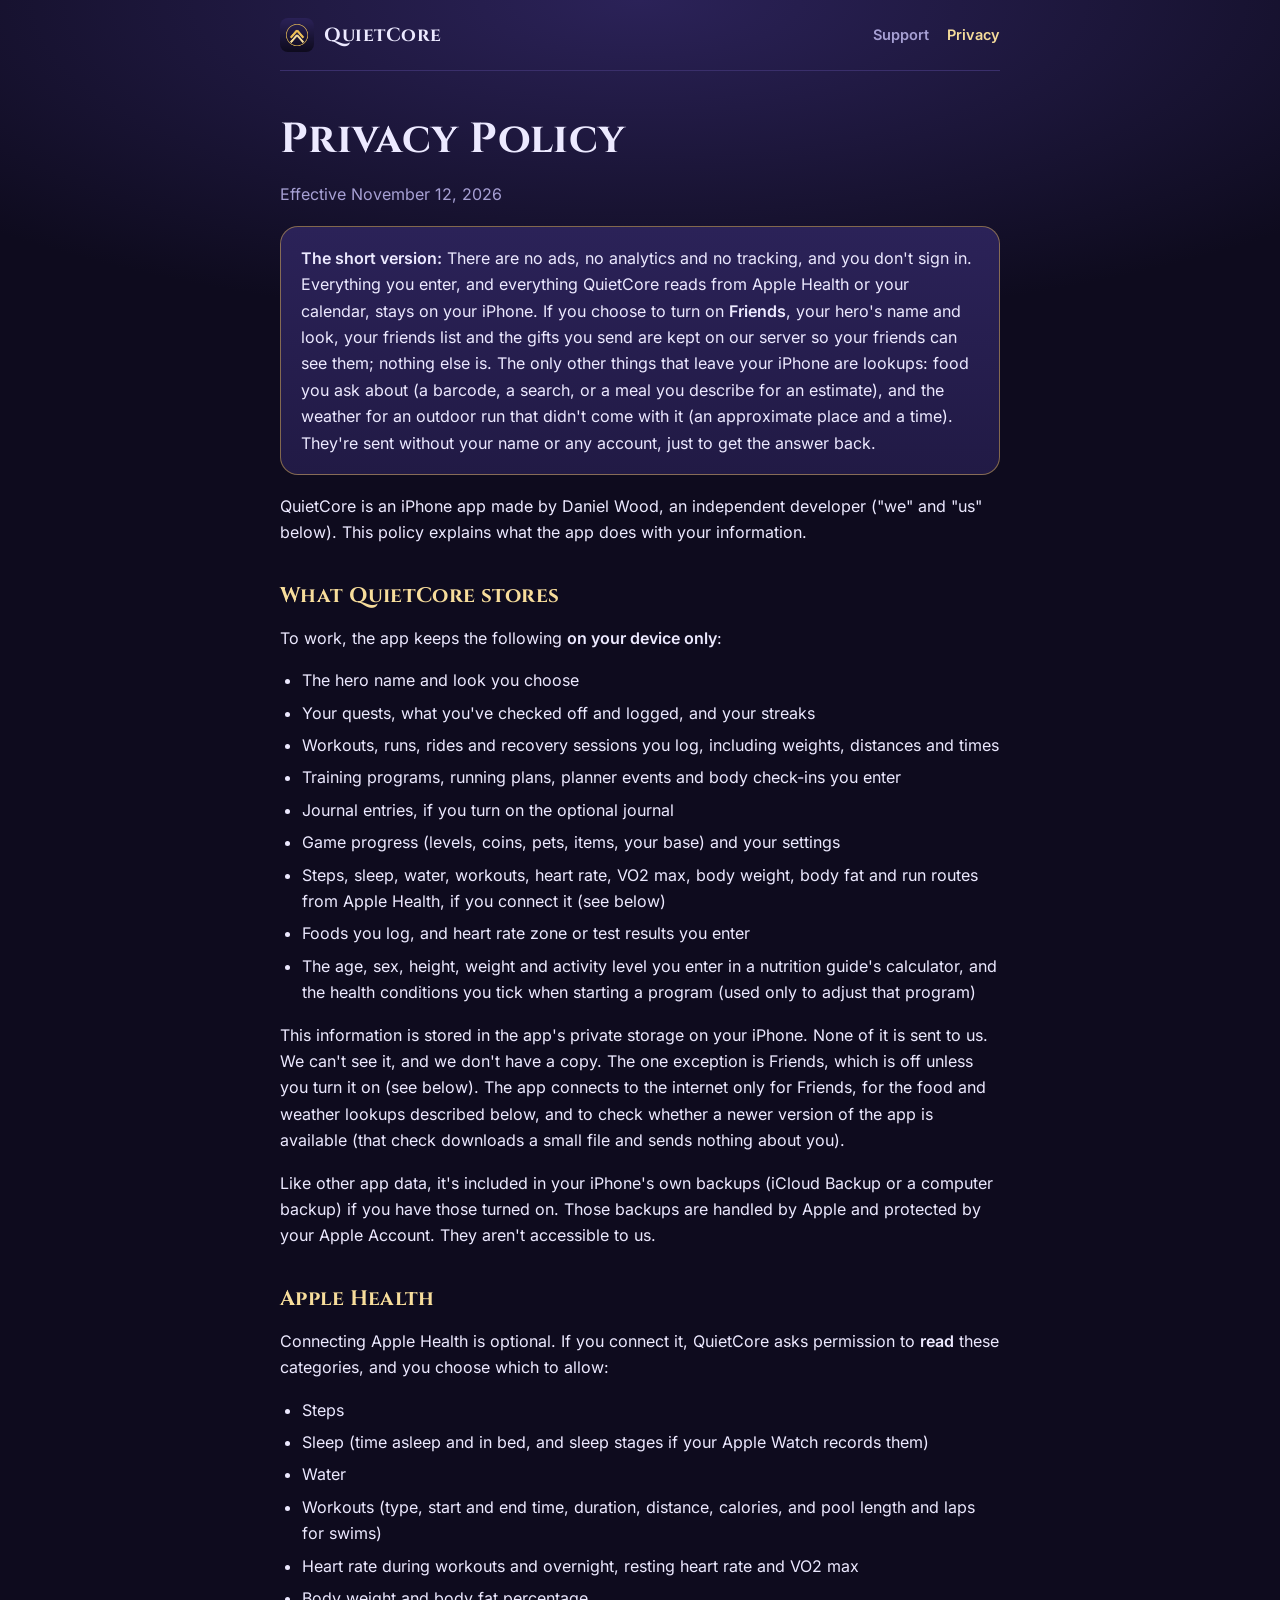
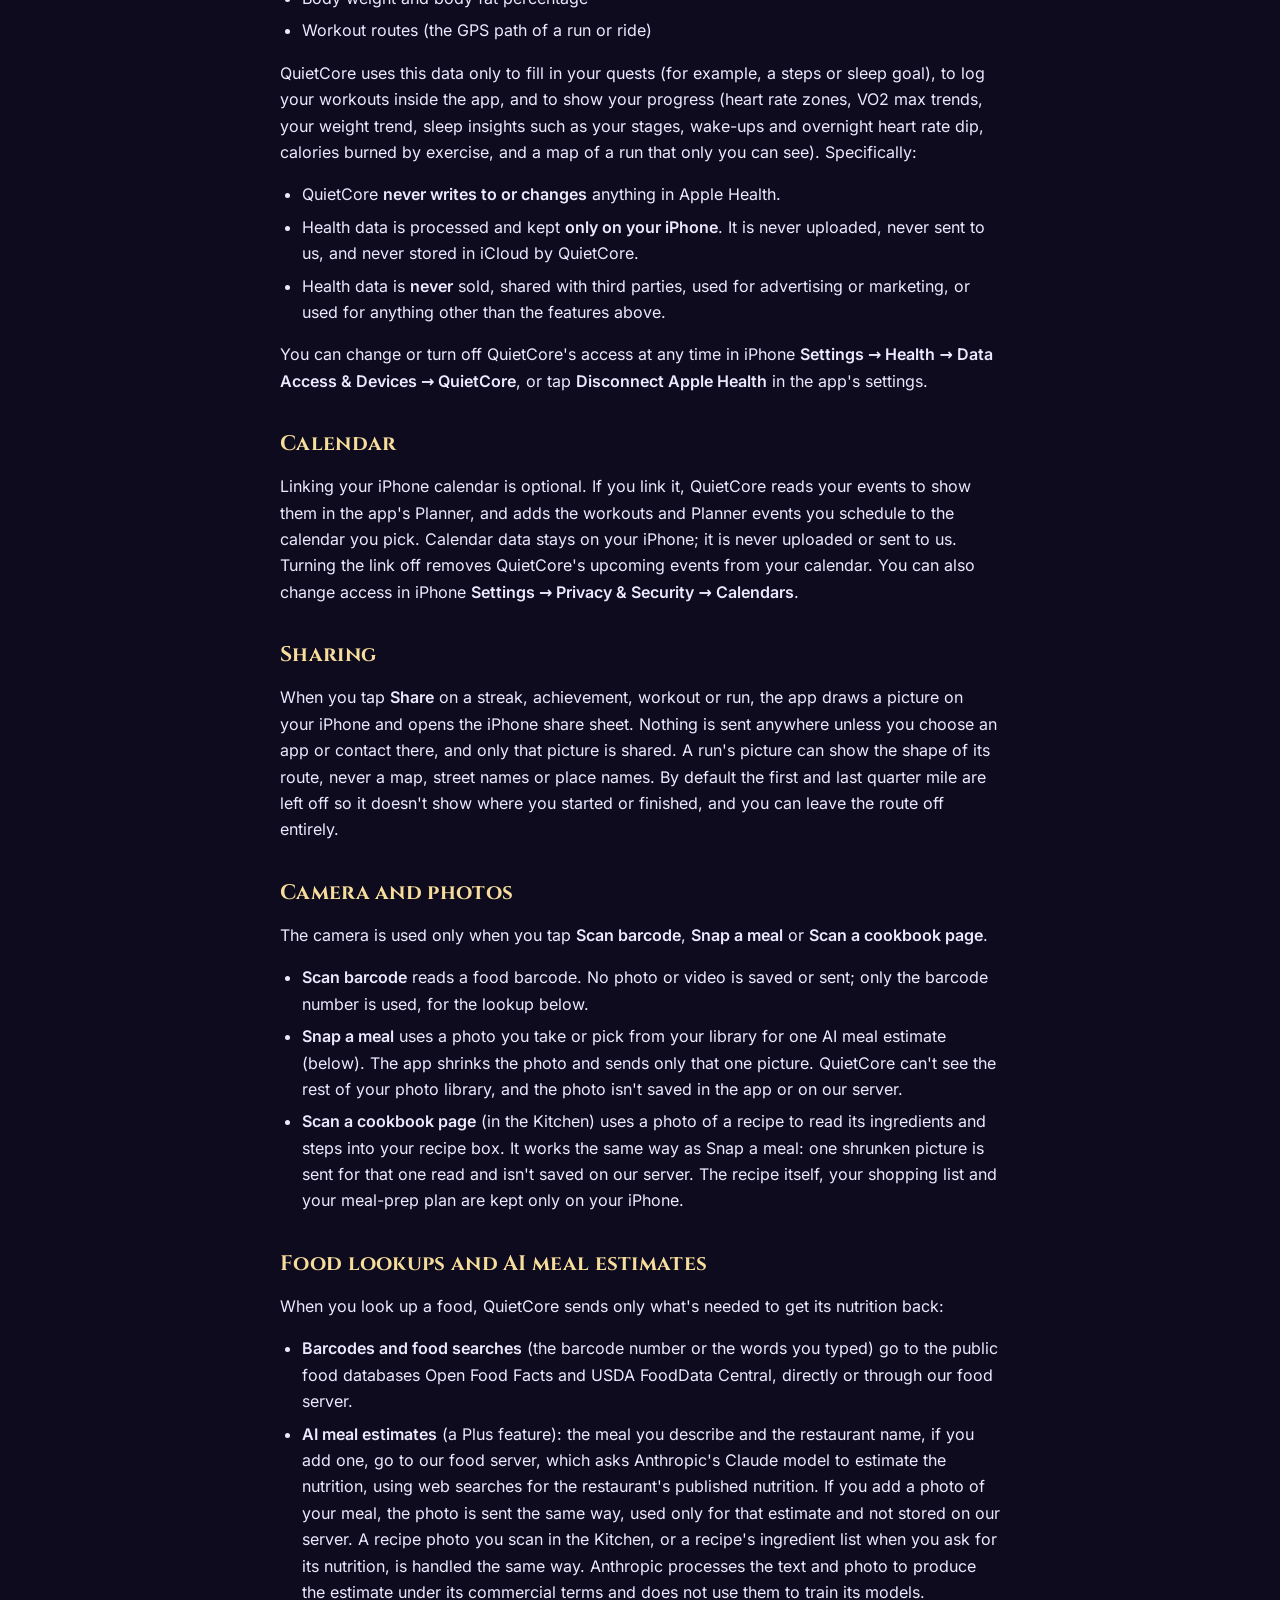
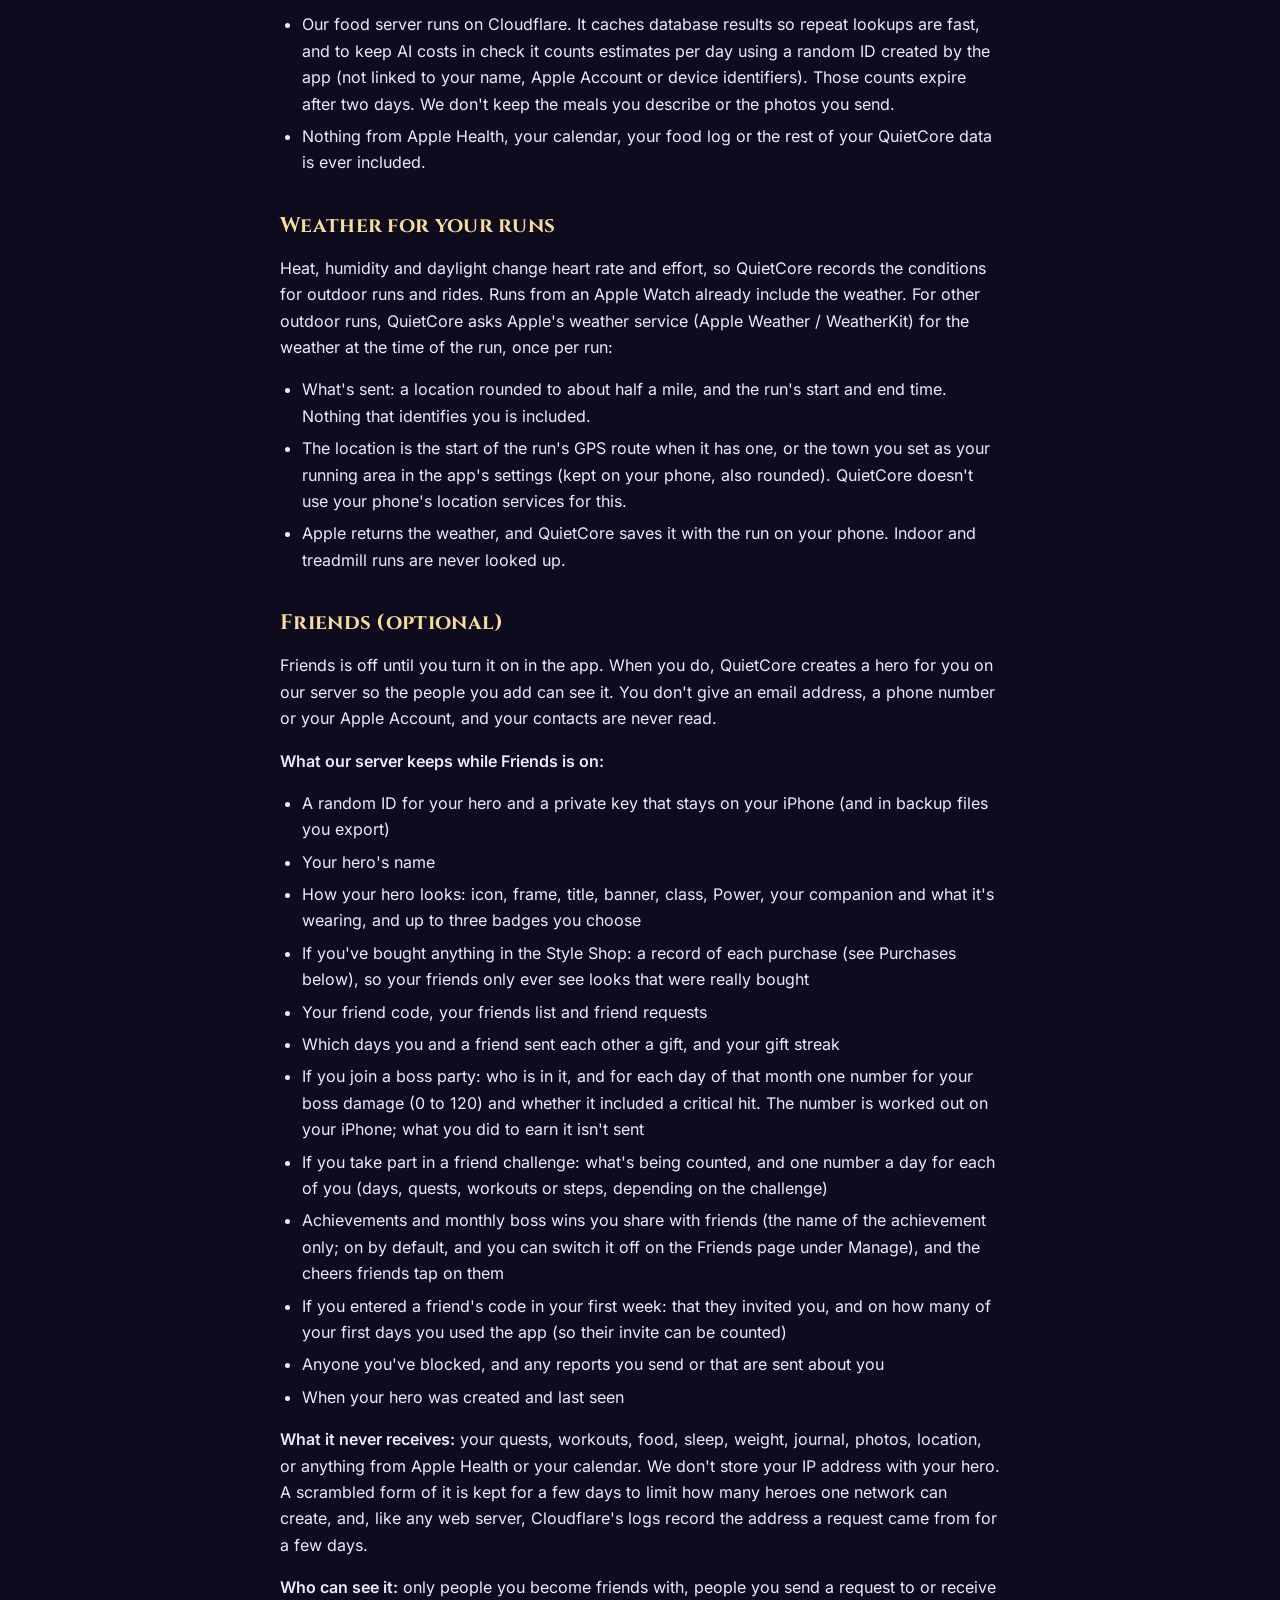
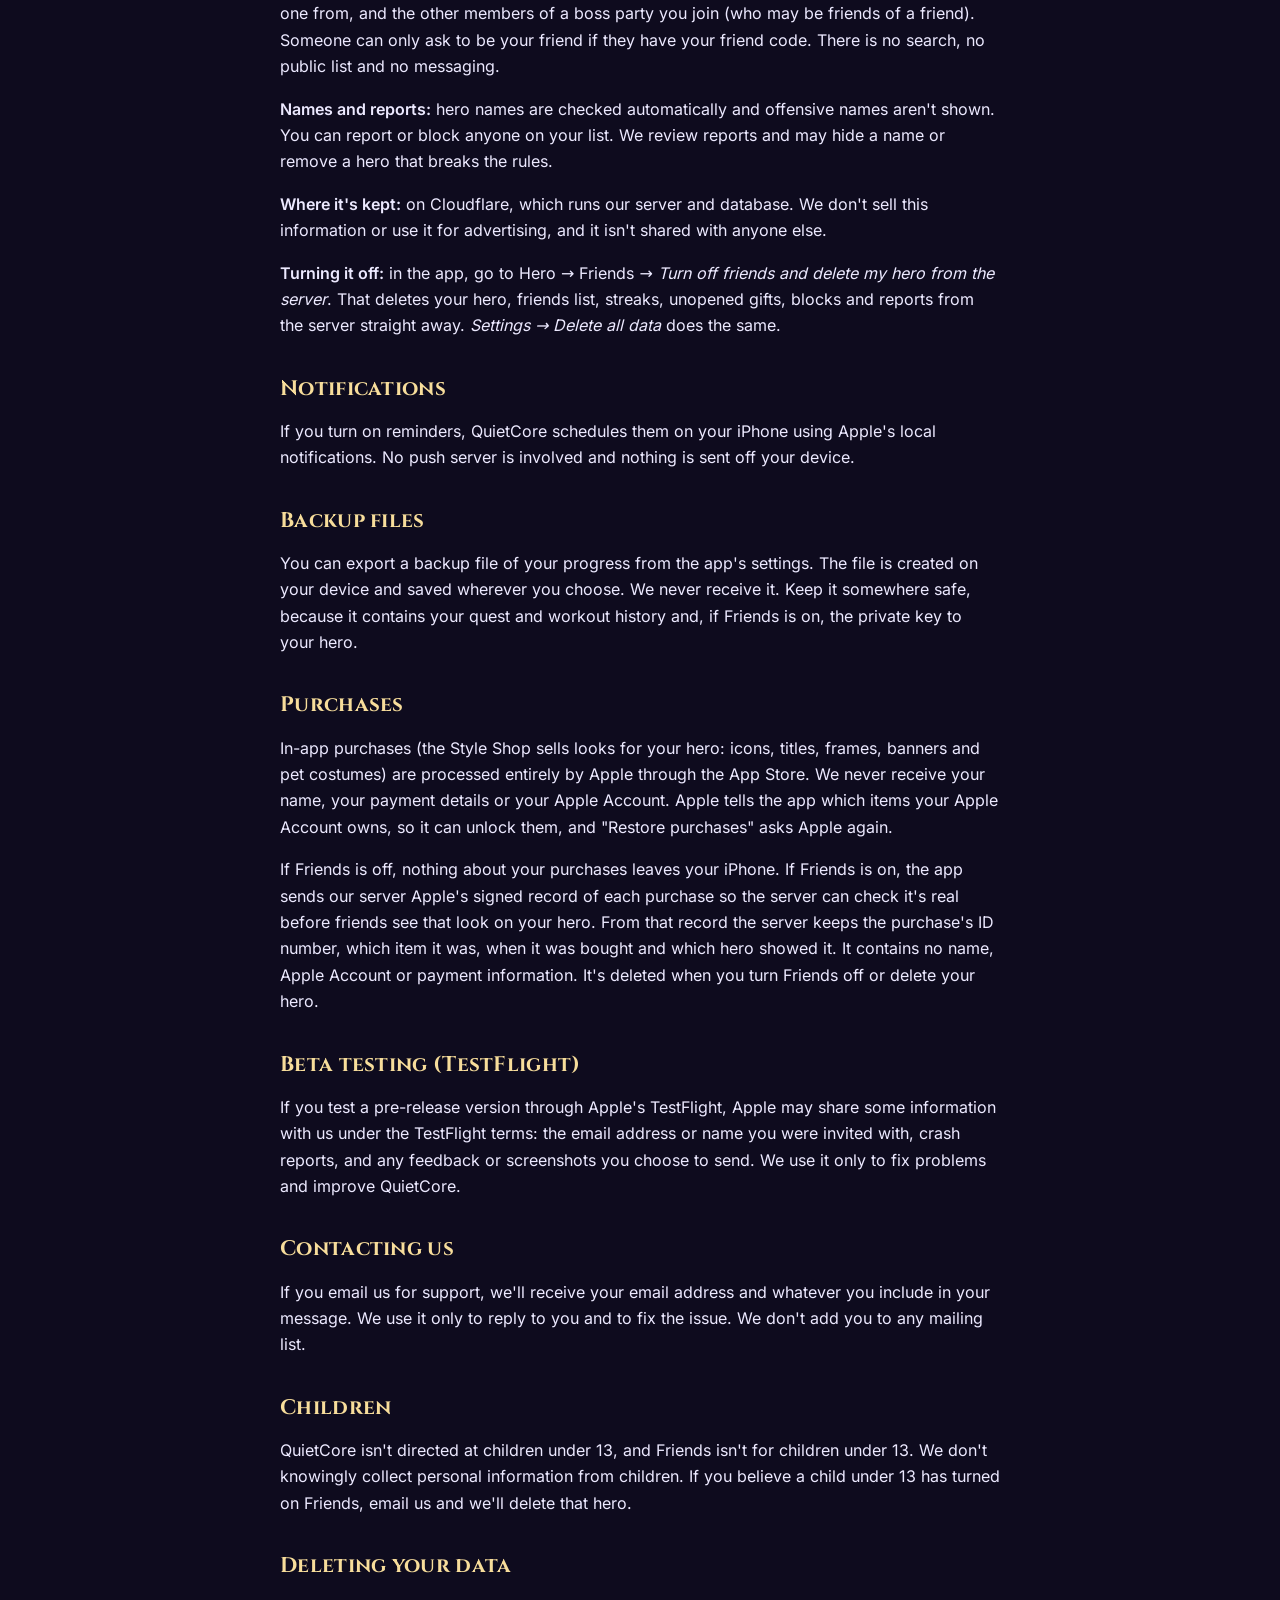
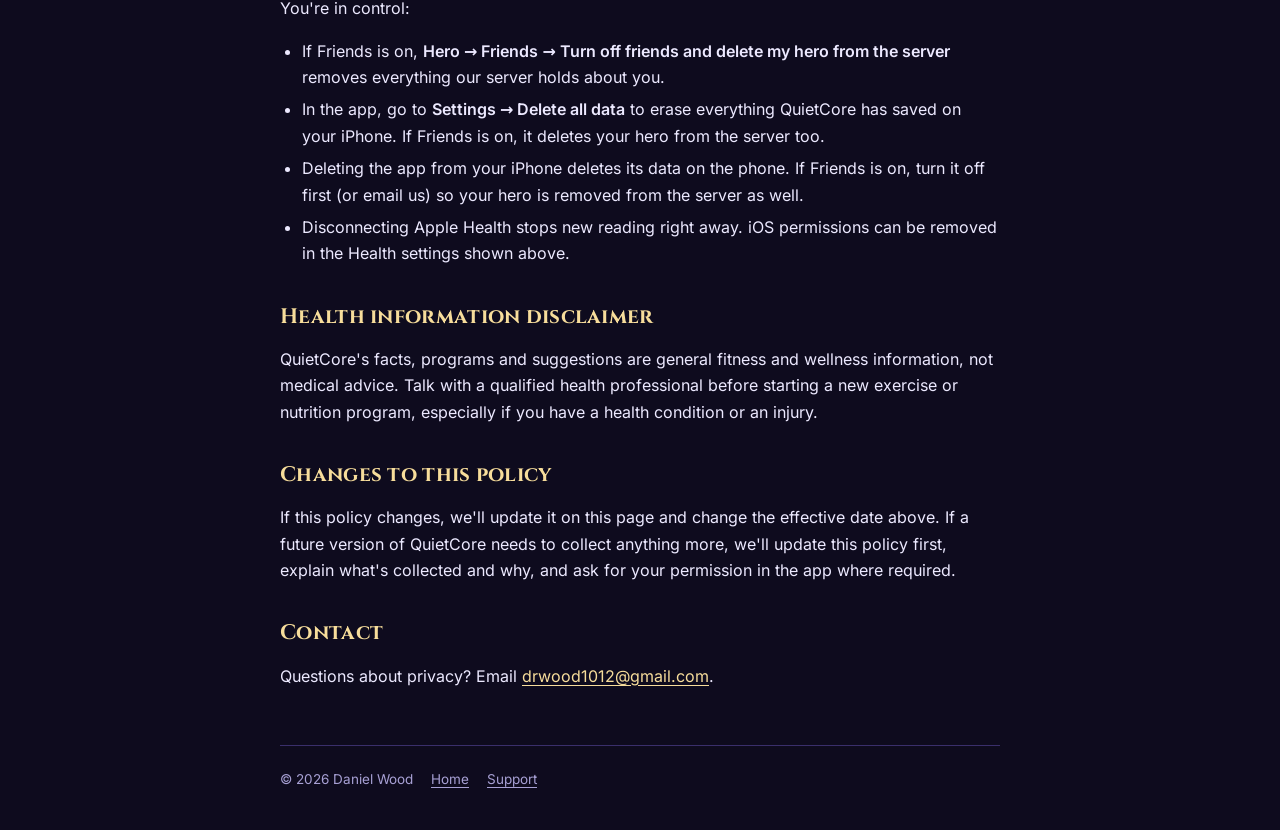
==== commit f94476d2: "Privacy policy: the Style Shop also sells hero icons Co-Authored-By: Claude Fable 5.2 <noreply@anthr" ====
--- a/privacy/index.html
+++ b/privacy/index.html
@@ -121,7 +121,7 @@
     <p>You can export a backup file of your progress from the app's settings. The file is created on your device and saved wherever you choose. We never receive it. Keep it somewhere safe, because it contains your quest and workout history and, if Friends is on, the private key to your hero.</p>
 
     <h2>Purchases</h2>
-    <p>In-app purchases (the Style Shop sells looks for your hero: titles, frames, banners and pet costumes) are processed entirely by Apple through the App Store. We never receive your name, your payment details or your Apple Account. Apple tells the app which items your Apple Account owns, so it can unlock them, and "Restore purchases" asks Apple again.</p>
+    <p>In-app purchases (the Style Shop sells looks for your hero: icons, titles, frames, banners and pet costumes) are processed entirely by Apple through the App Store. We never receive your name, your payment details or your Apple Account. Apple tells the app which items your Apple Account owns, so it can unlock them, and "Restore purchases" asks Apple again.</p>
     <p>If Friends is off, nothing about your purchases leaves your iPhone. If Friends is on, the app sends our server Apple's signed record of each purchase so the server can check it's real before friends see that look on your hero. From that record the server keeps the purchase's ID number, which item it was, when it was bought and which hero showed it. It contains no name, Apple Account or payment information. It's deleted when you turn Friends off or delete your hero.</p>
 
     <h2>Beta testing (TestFlight)</h2>
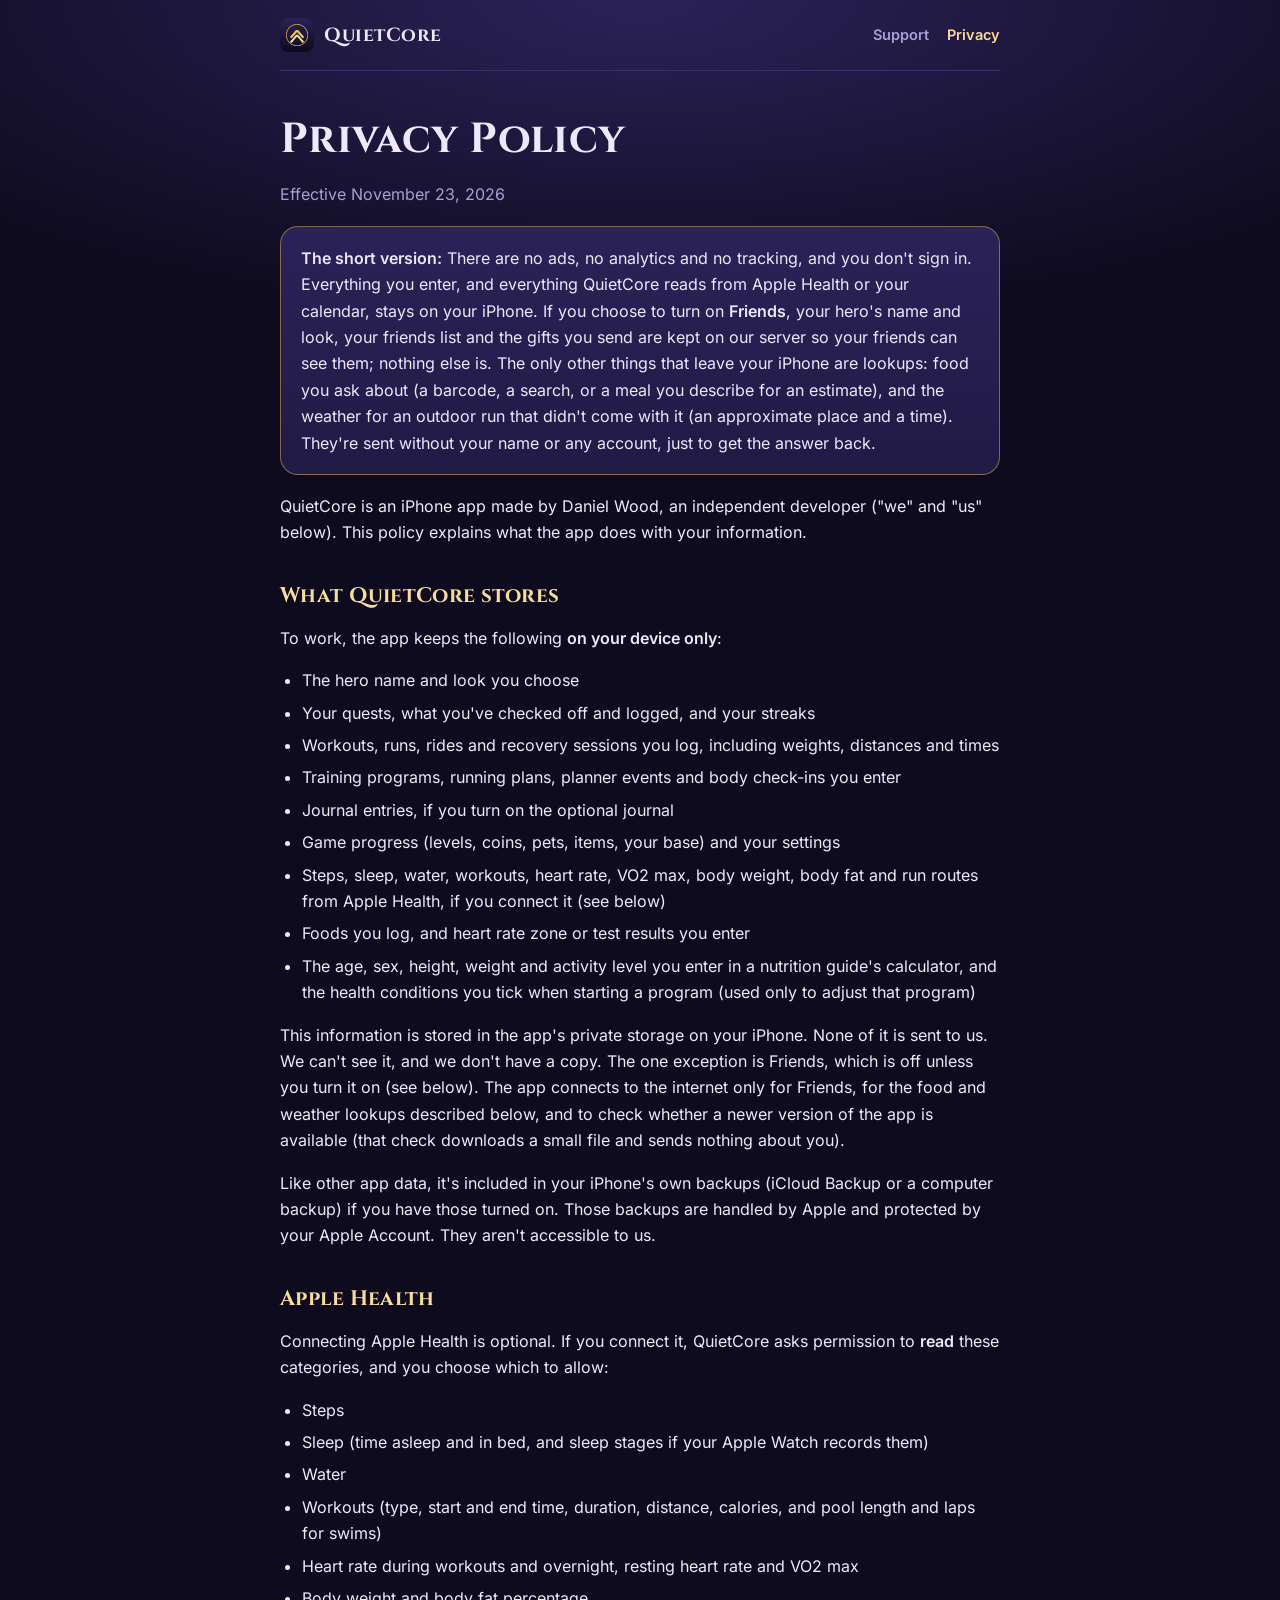
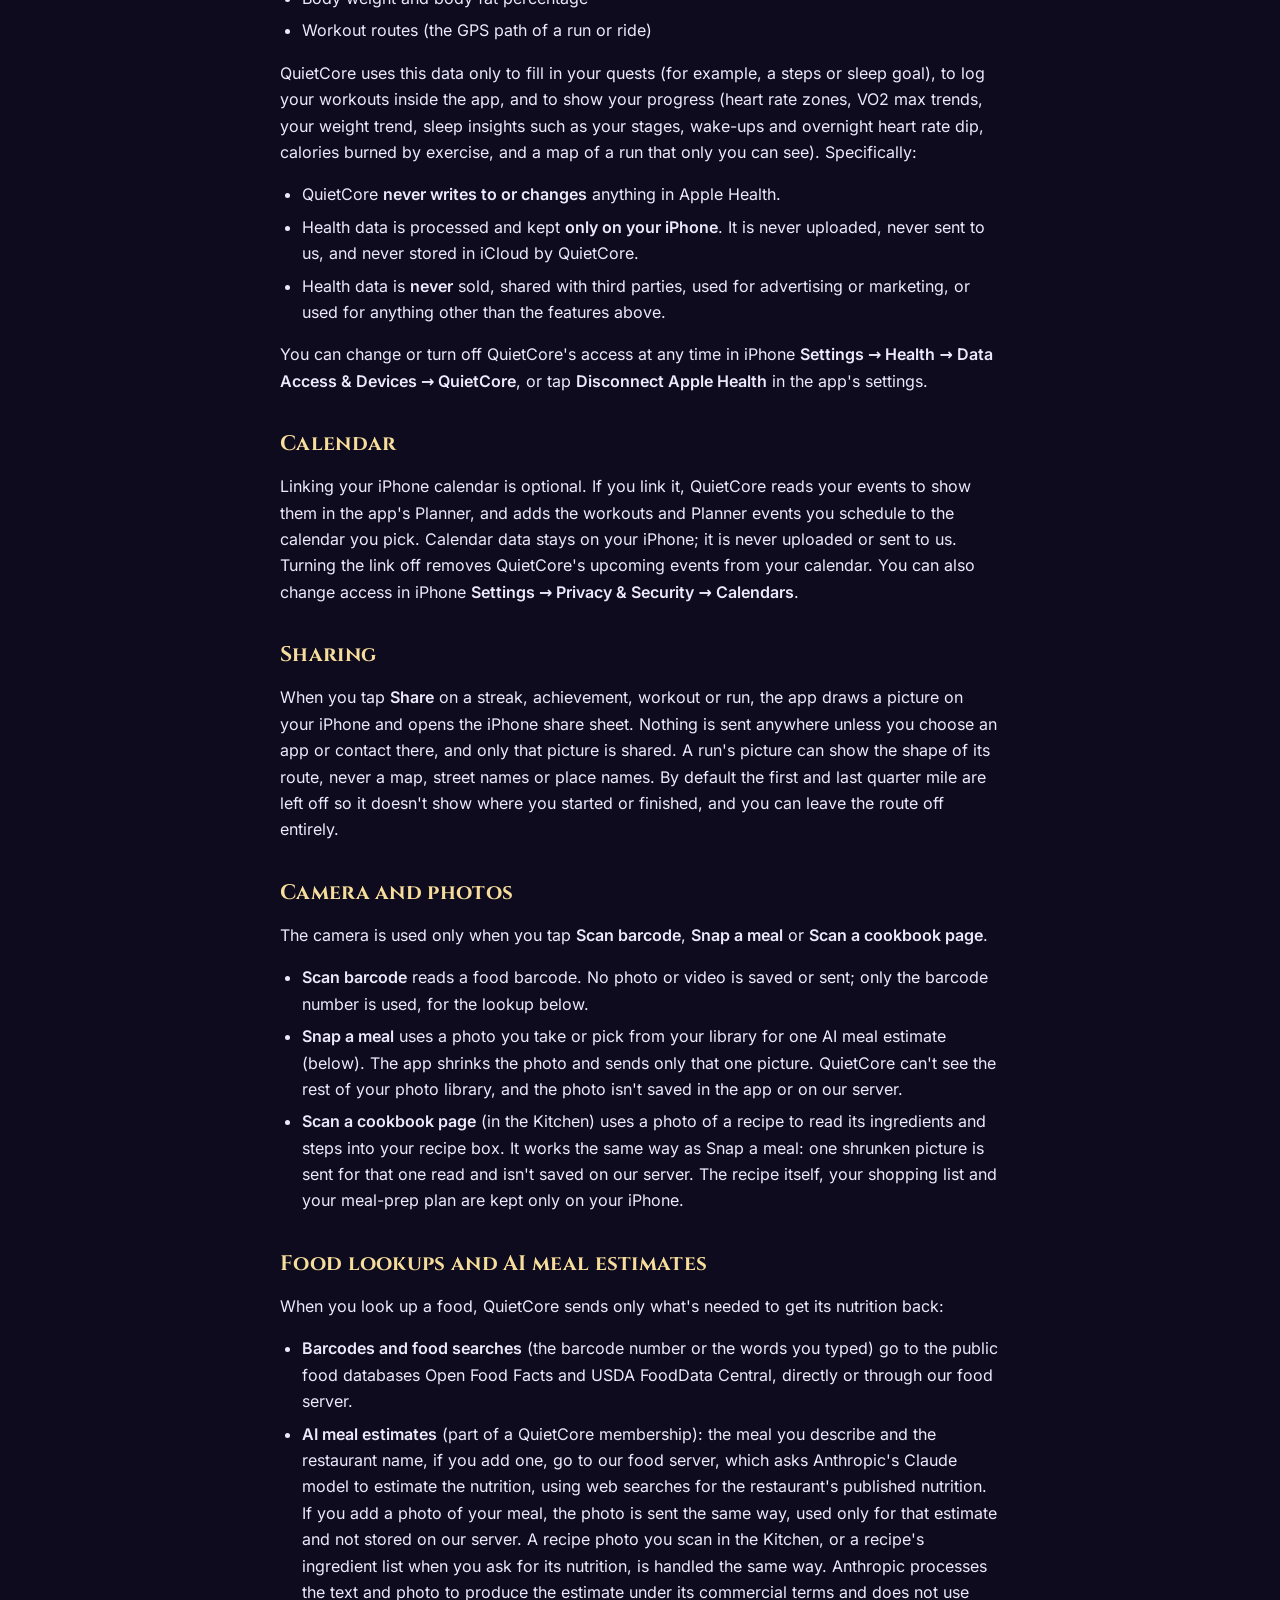
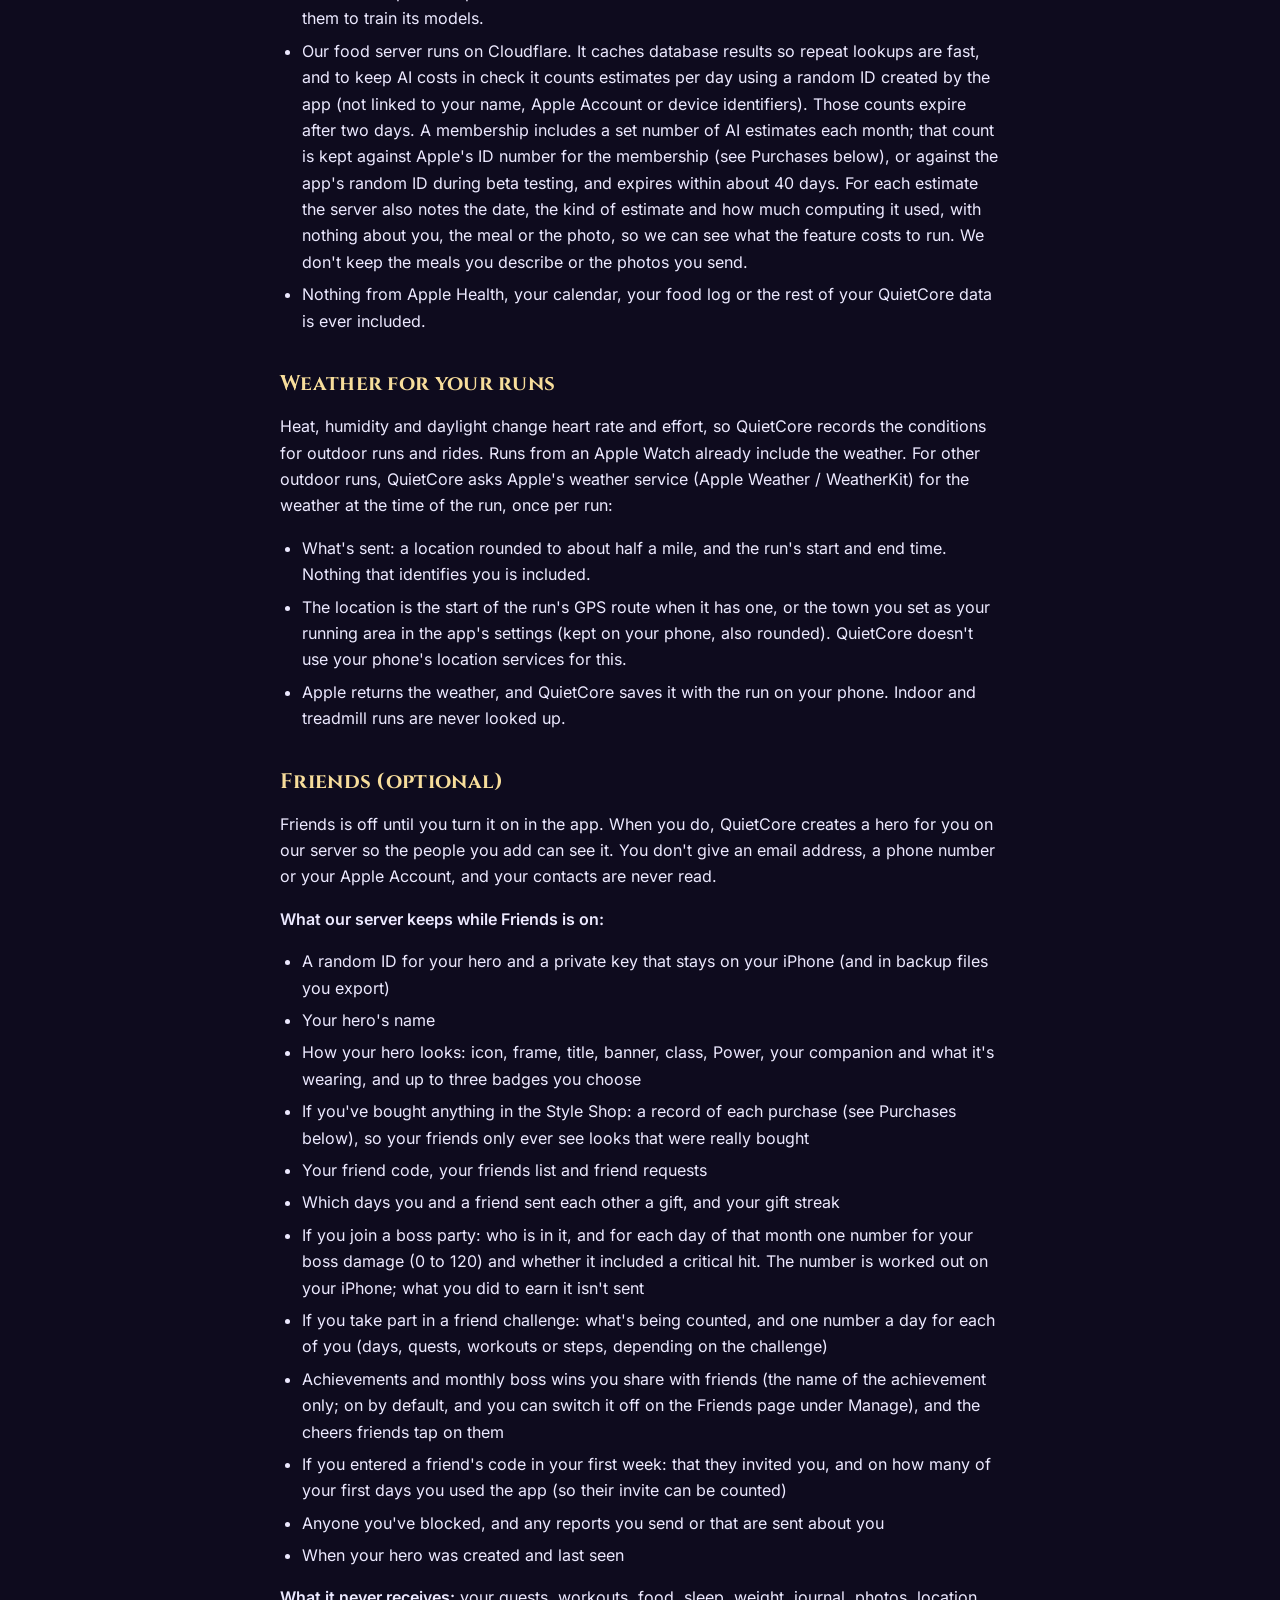
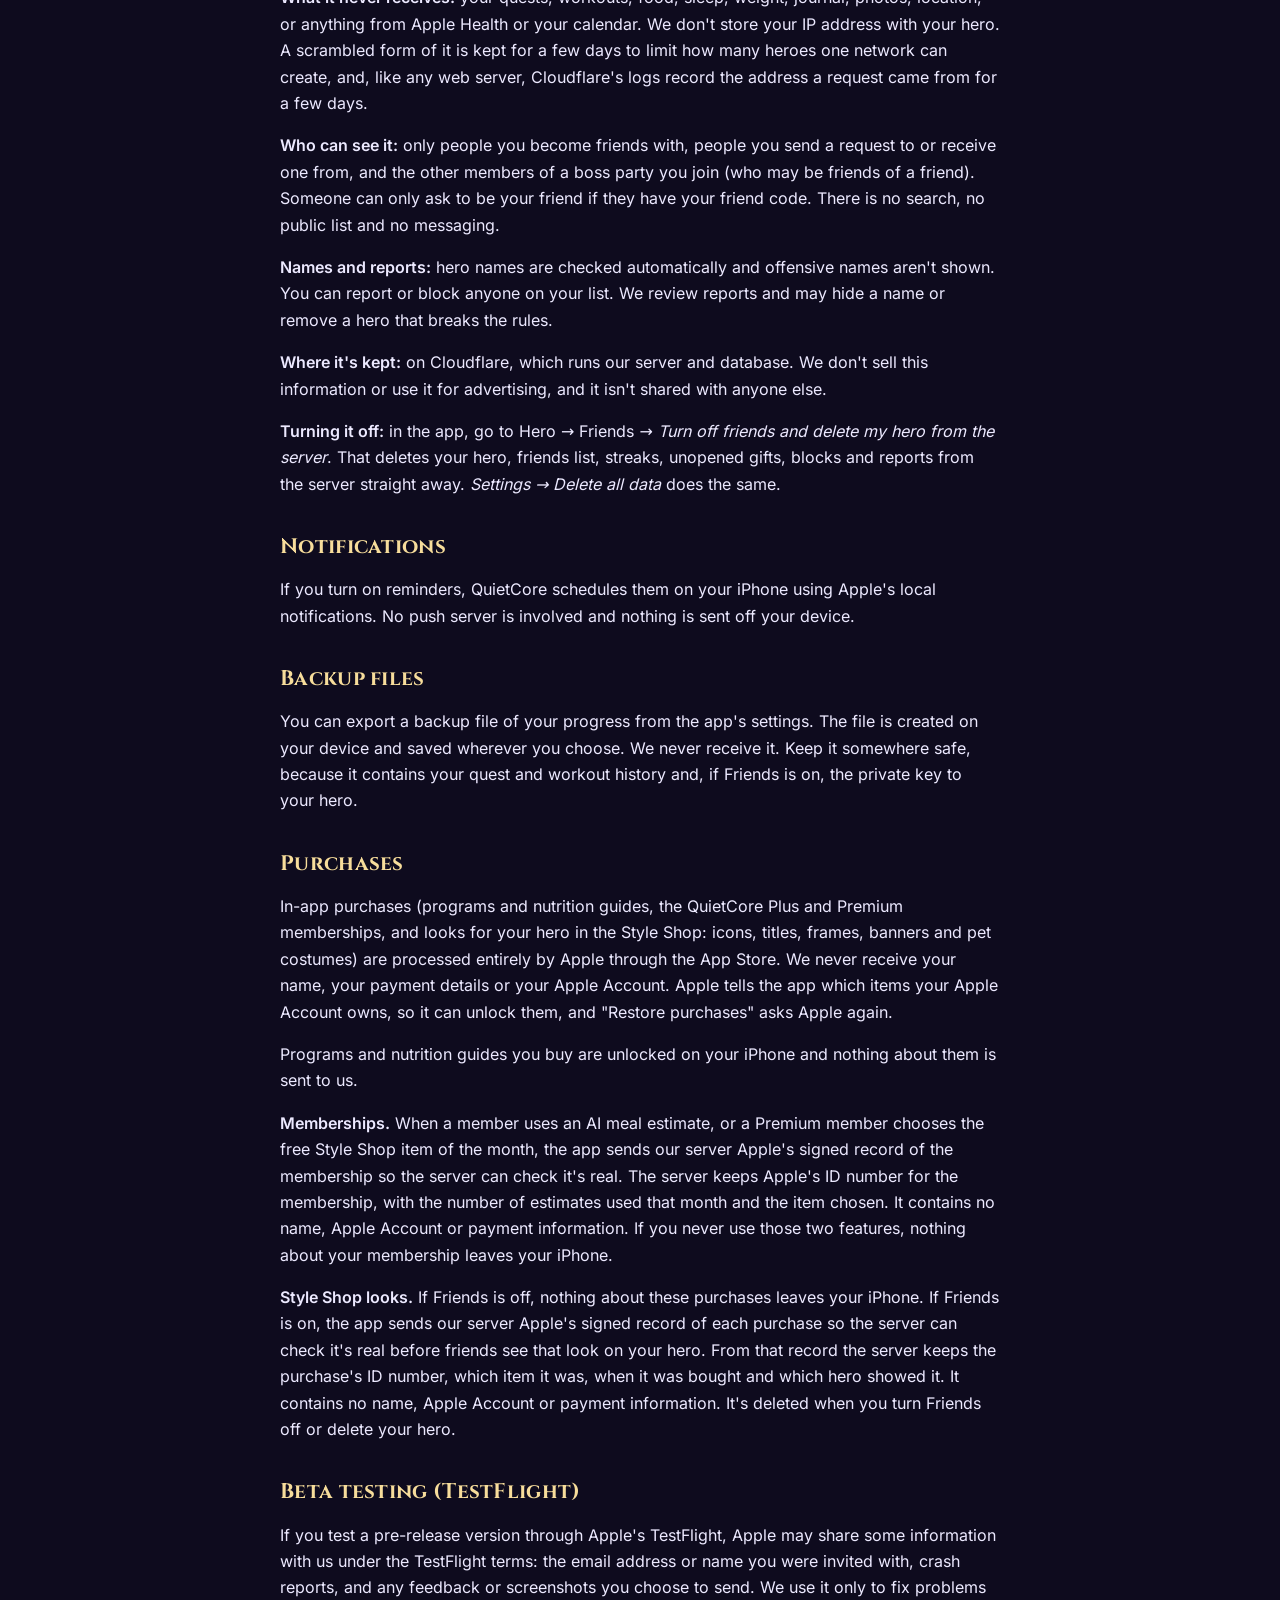
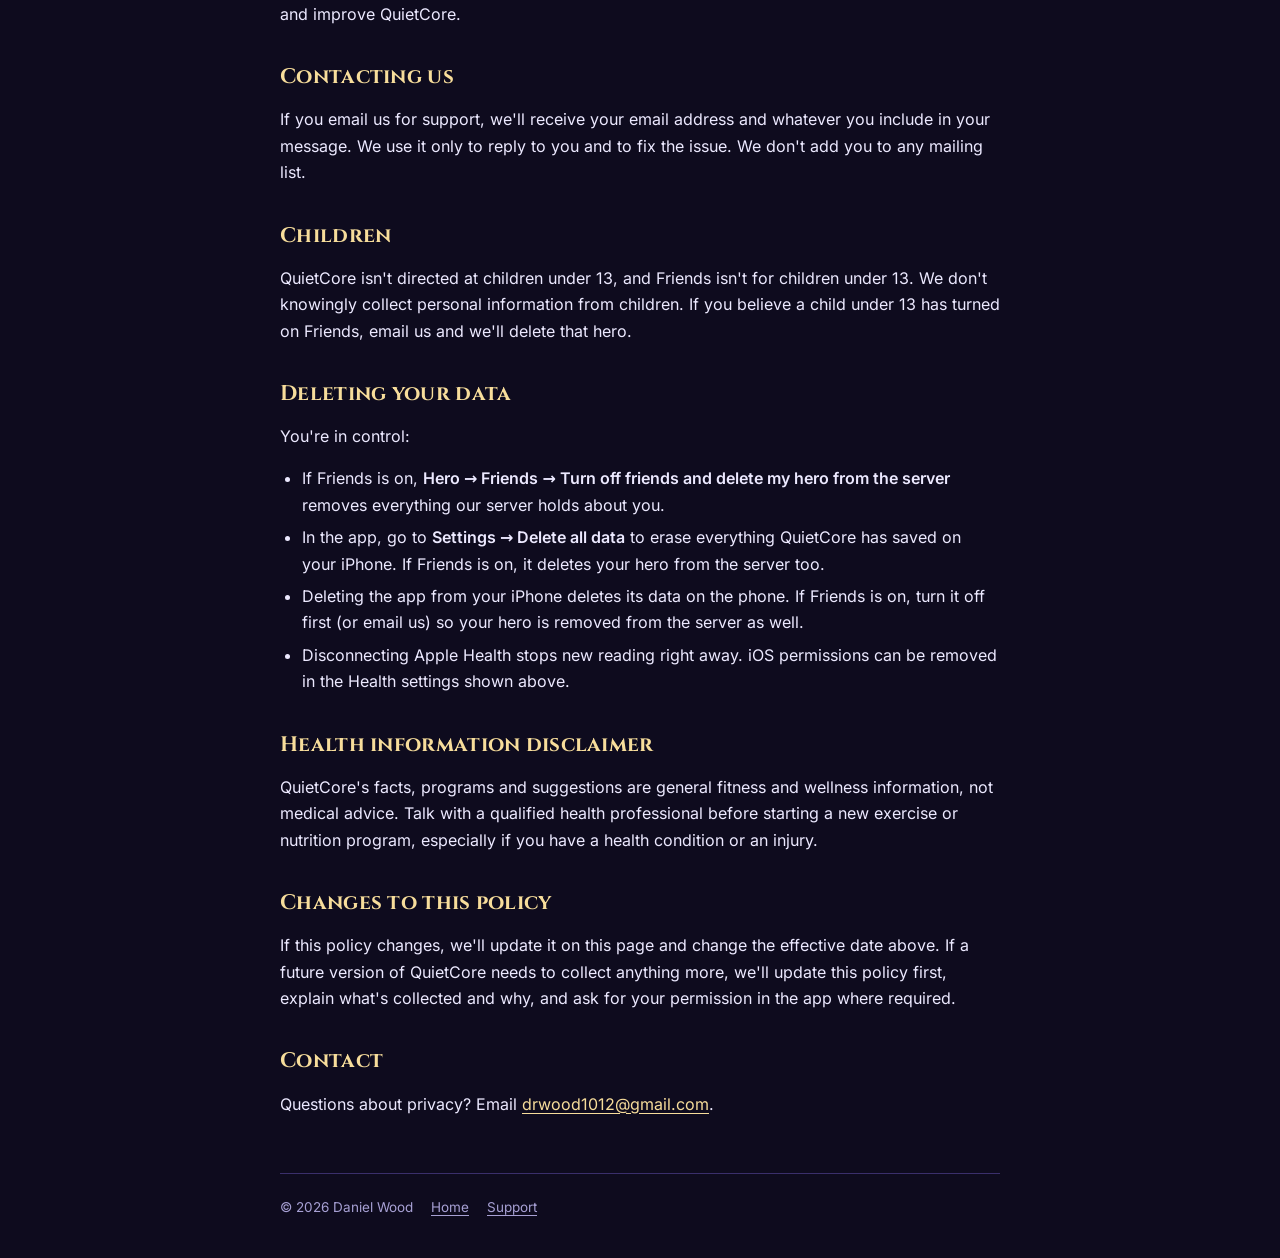
==== commit 7af5a85f: "Privacy policy: memberships, the monthly AI count, programs and guides Co-Authored-By: Claude Fable " ====
--- a/privacy/index.html
+++ b/privacy/index.html
@@ -17,7 +17,7 @@
     </header>
 
     <h1>Privacy Policy</h1>
-    <p class="muted">Effective November 12, 2026</p>
+    <p class="muted">Effective November 23, 2026</p>
 
     <div class="card gold">
       <p><strong>The short version:</strong> There are no ads, no analytics and no tracking, and you don't sign in. Everything you enter, and everything QuietCore reads from Apple Health or your calendar, stays on your iPhone. If you choose to turn on <strong>Friends</strong>, your hero's name and look, your friends list and the gifts you send are kept on our server so your friends can see them; nothing else is. The only other things that leave your iPhone are lookups: food you ask about (a barcode, a search, or a meal you describe for an estimate), and the weather for an outdoor run that didn't come with it (an approximate place and a time). They're sent without your name or any account, just to get the answer back.</p>
@@ -78,8 +78,8 @@
     <p>When you look up a food, QuietCore sends only what's needed to get its nutrition back:</p>
     <ul>
       <li><strong>Barcodes and food searches</strong> (the barcode number or the words you typed) go to the public food databases Open Food Facts and USDA FoodData Central, directly or through our food server.</li>
-      <li><strong>AI meal estimates</strong> (a Plus feature): the meal you describe and the restaurant name, if you add one, go to our food server, which asks Anthropic's Claude model to estimate the nutrition, using web searches for the restaurant's published nutrition. If you add a photo of your meal, the photo is sent the same way, used only for that estimate and not stored on our server. A recipe photo you scan in the Kitchen, or a recipe's ingredient list when you ask for its nutrition, is handled the same way. Anthropic processes the text and photo to produce the estimate under its commercial terms and does not use them to train its models.</li>
-      <li>Our food server runs on Cloudflare. It caches database results so repeat lookups are fast, and to keep AI costs in check it counts estimates per day using a random ID created by the app (not linked to your name, Apple Account or device identifiers). Those counts expire after two days. We don't keep the meals you describe or the photos you send.</li>
+      <li><strong>AI meal estimates</strong> (part of a QuietCore membership): the meal you describe and the restaurant name, if you add one, go to our food server, which asks Anthropic's Claude model to estimate the nutrition, using web searches for the restaurant's published nutrition. If you add a photo of your meal, the photo is sent the same way, used only for that estimate and not stored on our server. A recipe photo you scan in the Kitchen, or a recipe's ingredient list when you ask for its nutrition, is handled the same way. Anthropic processes the text and photo to produce the estimate under its commercial terms and does not use them to train its models.</li>
+      <li>Our food server runs on Cloudflare. It caches database results so repeat lookups are fast, and to keep AI costs in check it counts estimates per day using a random ID created by the app (not linked to your name, Apple Account or device identifiers). Those counts expire after two days. A membership includes a set number of AI estimates each month; that count is kept against Apple's ID number for the membership (see Purchases below), or against the app's random ID during beta testing, and expires within about 40 days. For each estimate the server also notes the date, the kind of estimate and how much computing it used, with nothing about you, the meal or the photo, so we can see what the feature costs to run. We don't keep the meals you describe or the photos you send.</li>
       <li>Nothing from Apple Health, your calendar, your food log or the rest of your QuietCore data is ever included.</li>
     </ul>
 
@@ -121,8 +121,10 @@
     <p>You can export a backup file of your progress from the app's settings. The file is created on your device and saved wherever you choose. We never receive it. Keep it somewhere safe, because it contains your quest and workout history and, if Friends is on, the private key to your hero.</p>
 
     <h2>Purchases</h2>
-    <p>In-app purchases (the Style Shop sells looks for your hero: icons, titles, frames, banners and pet costumes) are processed entirely by Apple through the App Store. We never receive your name, your payment details or your Apple Account. Apple tells the app which items your Apple Account owns, so it can unlock them, and "Restore purchases" asks Apple again.</p>
-    <p>If Friends is off, nothing about your purchases leaves your iPhone. If Friends is on, the app sends our server Apple's signed record of each purchase so the server can check it's real before friends see that look on your hero. From that record the server keeps the purchase's ID number, which item it was, when it was bought and which hero showed it. It contains no name, Apple Account or payment information. It's deleted when you turn Friends off or delete your hero.</p>
+    <p>In-app purchases (programs and nutrition guides, the QuietCore Plus and Premium memberships, and looks for your hero in the Style Shop: icons, titles, frames, banners and pet costumes) are processed entirely by Apple through the App Store. We never receive your name, your payment details or your Apple Account. Apple tells the app which items your Apple Account owns, so it can unlock them, and "Restore purchases" asks Apple again.</p>
+    <p>Programs and nutrition guides you buy are unlocked on your iPhone and nothing about them is sent to us.</p>
+    <p><strong>Memberships.</strong> When a member uses an AI meal estimate, or a Premium member chooses the free Style Shop item of the month, the app sends our server Apple's signed record of the membership so the server can check it's real. The server keeps Apple's ID number for the membership, with the number of estimates used that month and the item chosen. It contains no name, Apple Account or payment information. If you never use those two features, nothing about your membership leaves your iPhone.</p>
+    <p><strong>Style Shop looks.</strong> If Friends is off, nothing about these purchases leaves your iPhone. If Friends is on, the app sends our server Apple's signed record of each purchase so the server can check it's real before friends see that look on your hero. From that record the server keeps the purchase's ID number, which item it was, when it was bought and which hero showed it. It contains no name, Apple Account or payment information. It's deleted when you turn Friends off or delete your hero.</p>
 
     <h2>Beta testing (TestFlight)</h2>
     <p>If you test a pre-release version through Apple's TestFlight, Apple may share some information with us under the TestFlight terms: the email address or name you were invited with, crash reports, and any feedback or screenshots you choose to send. We use it only to fix problems and improve QuietCore.</p>
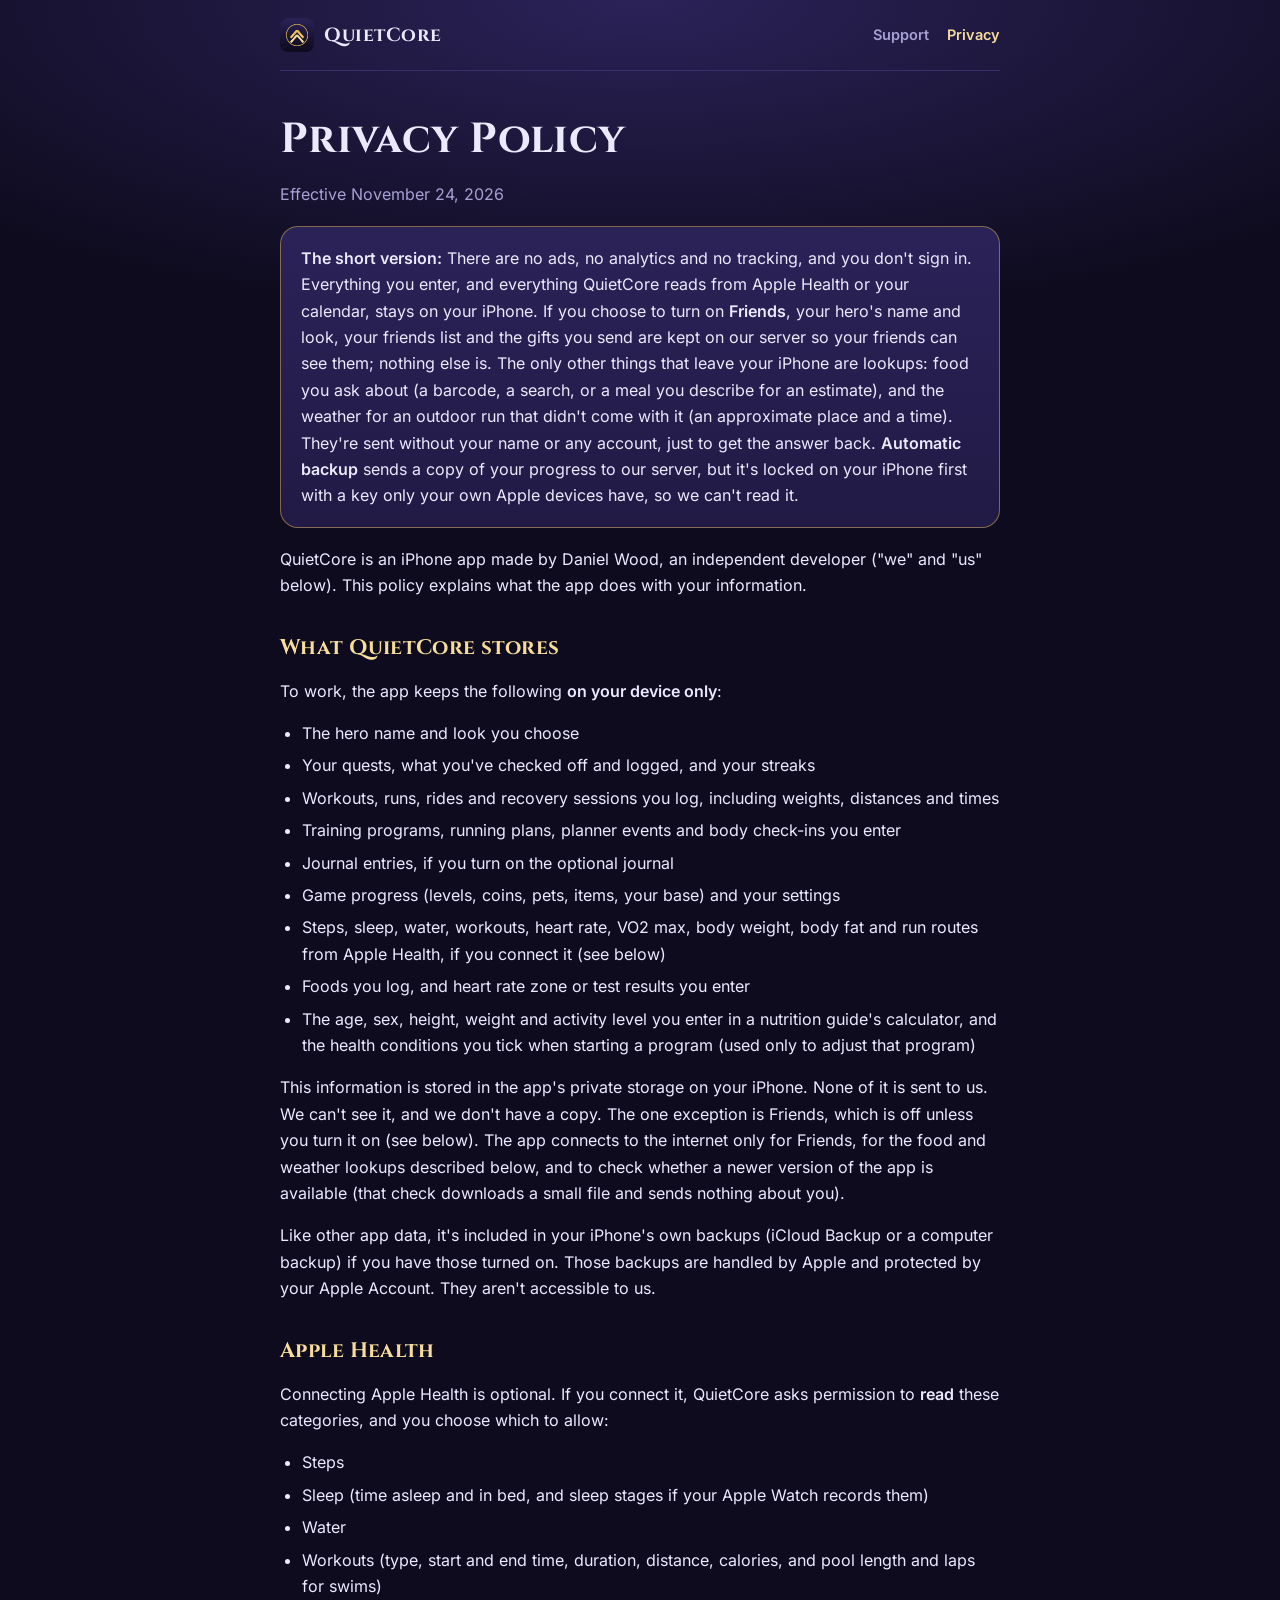
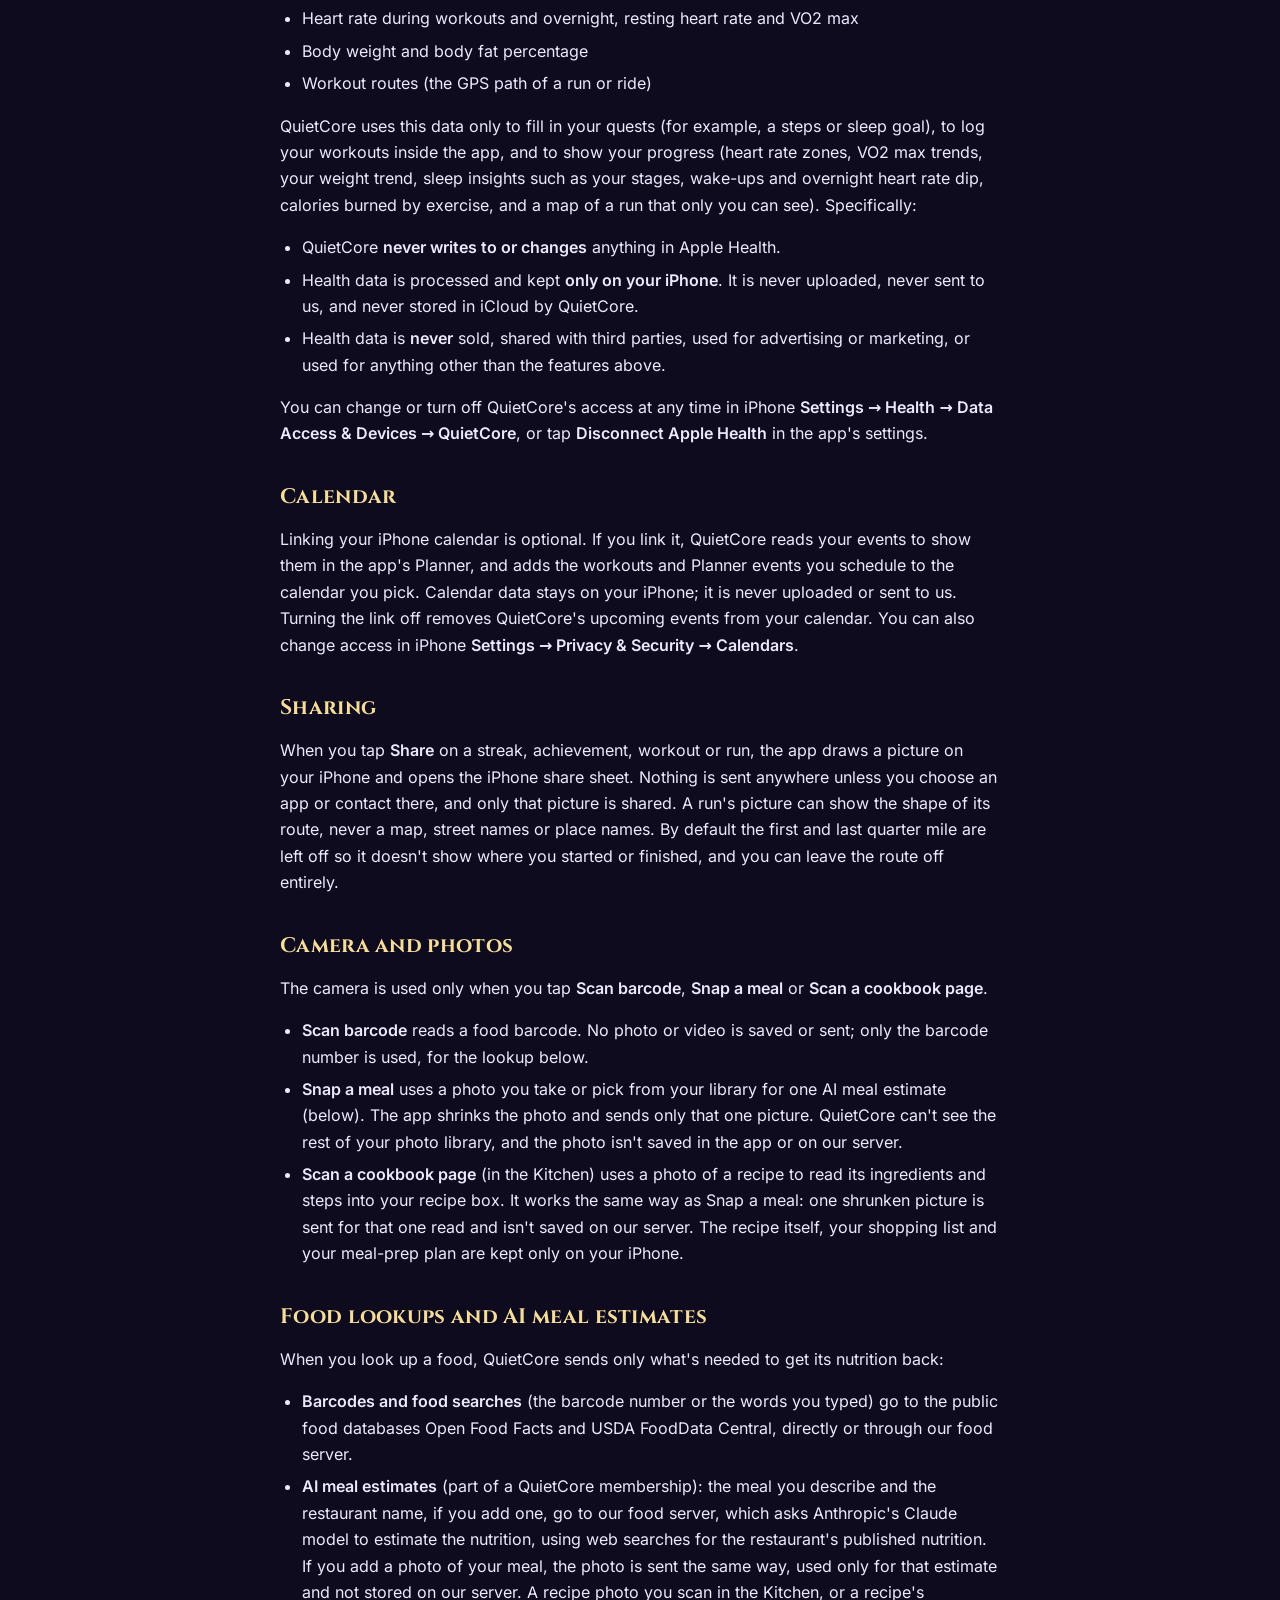
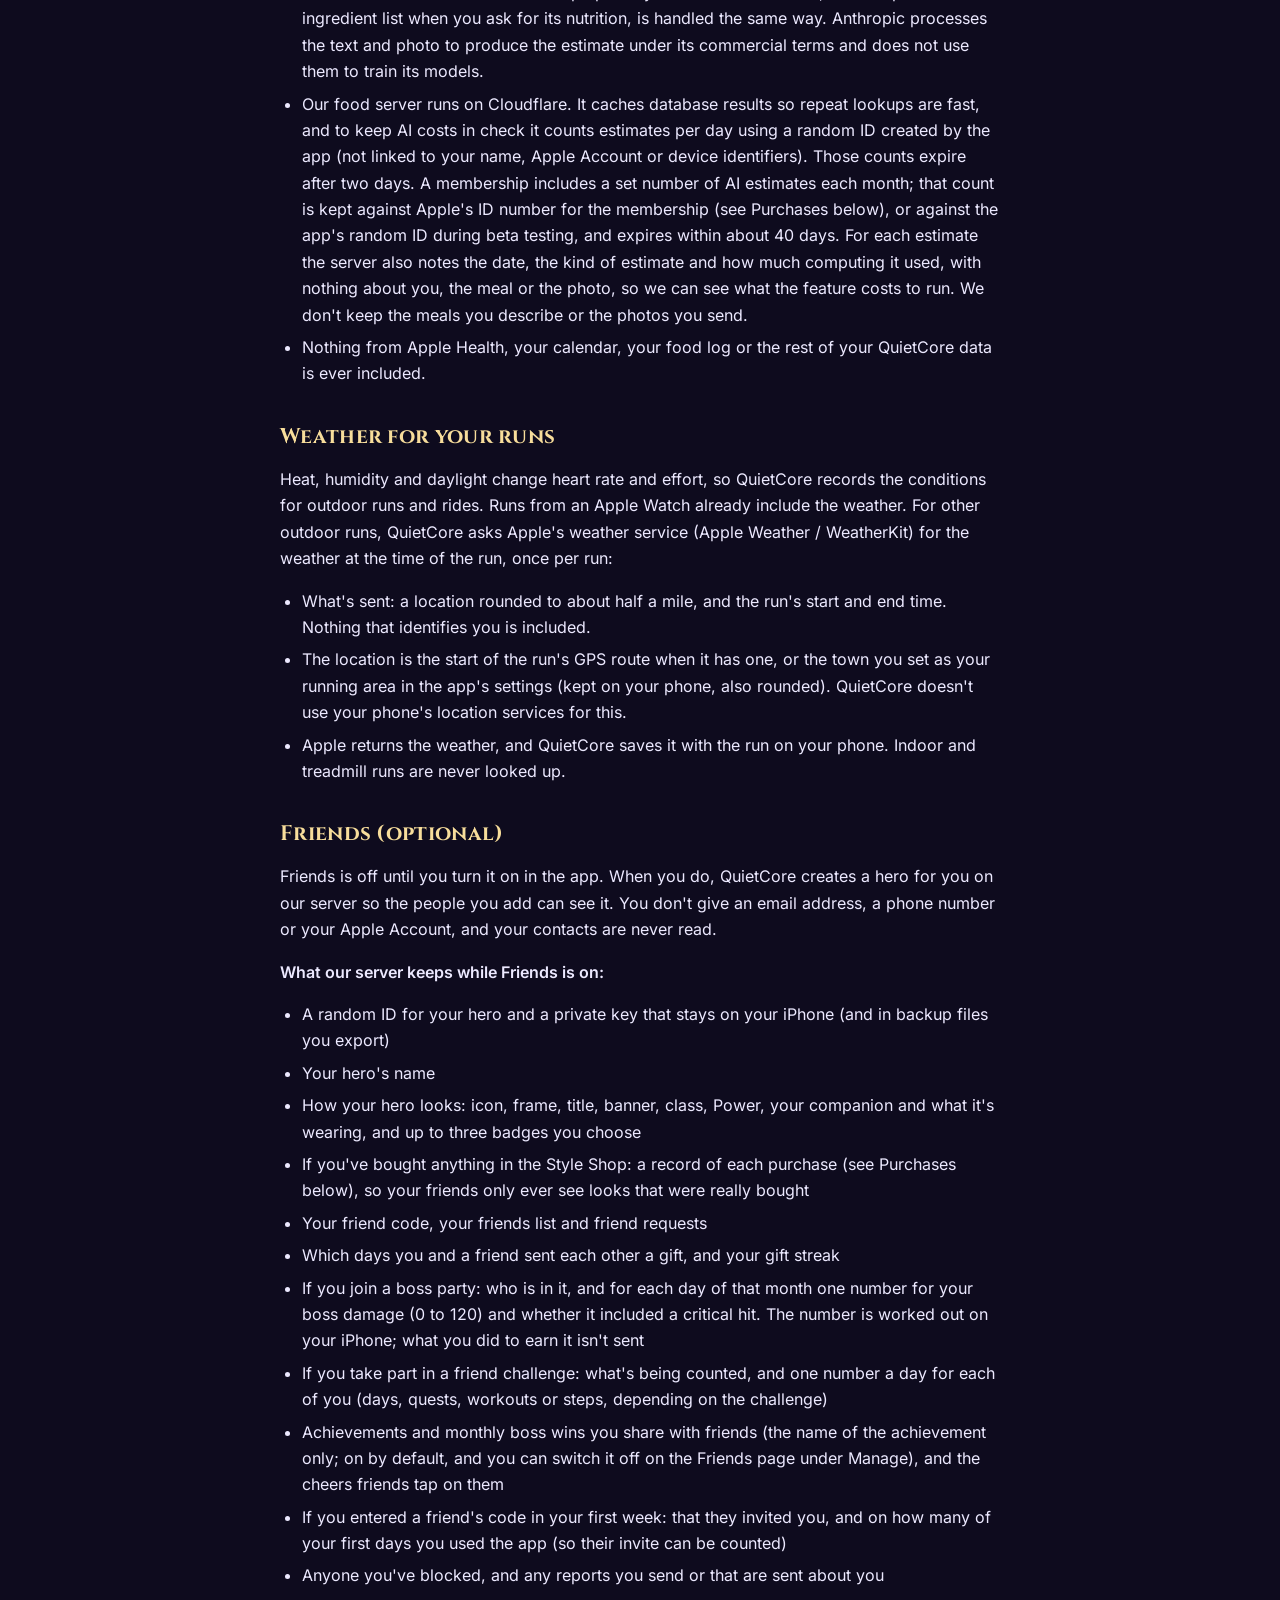
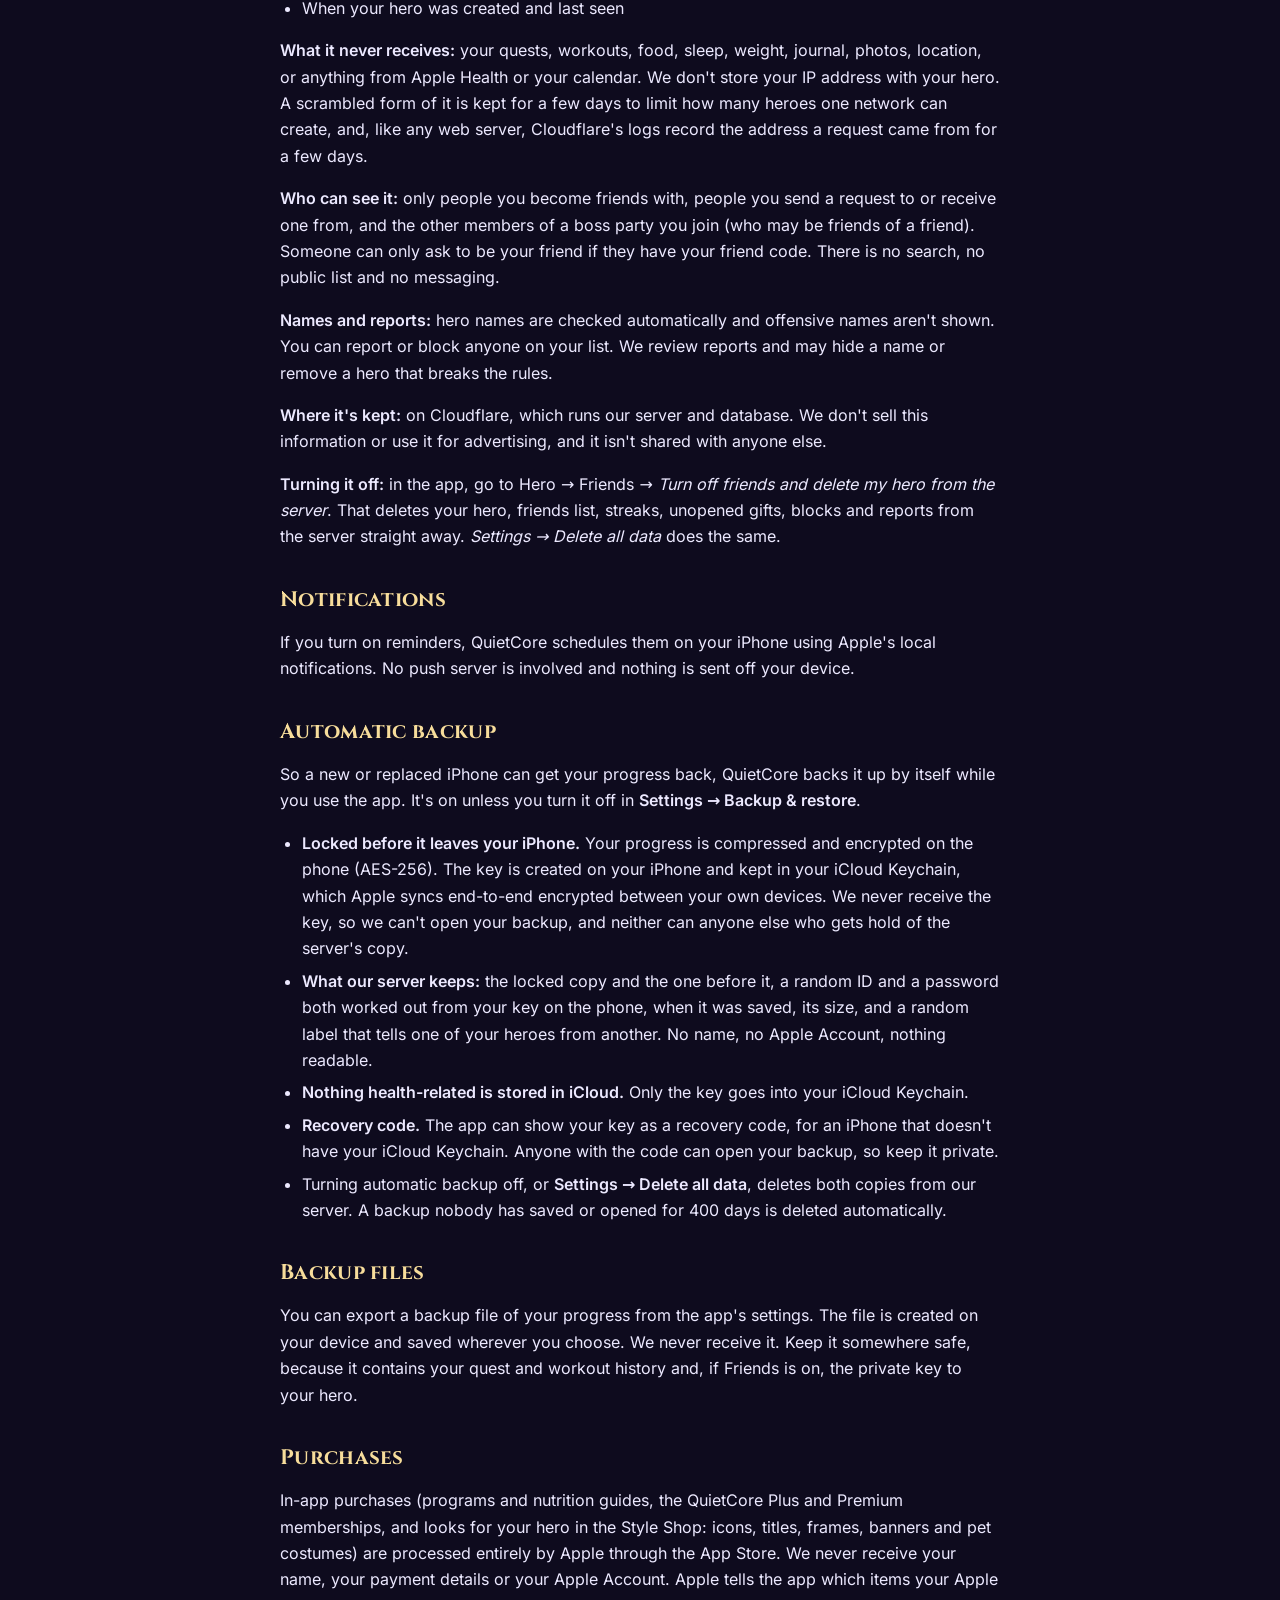
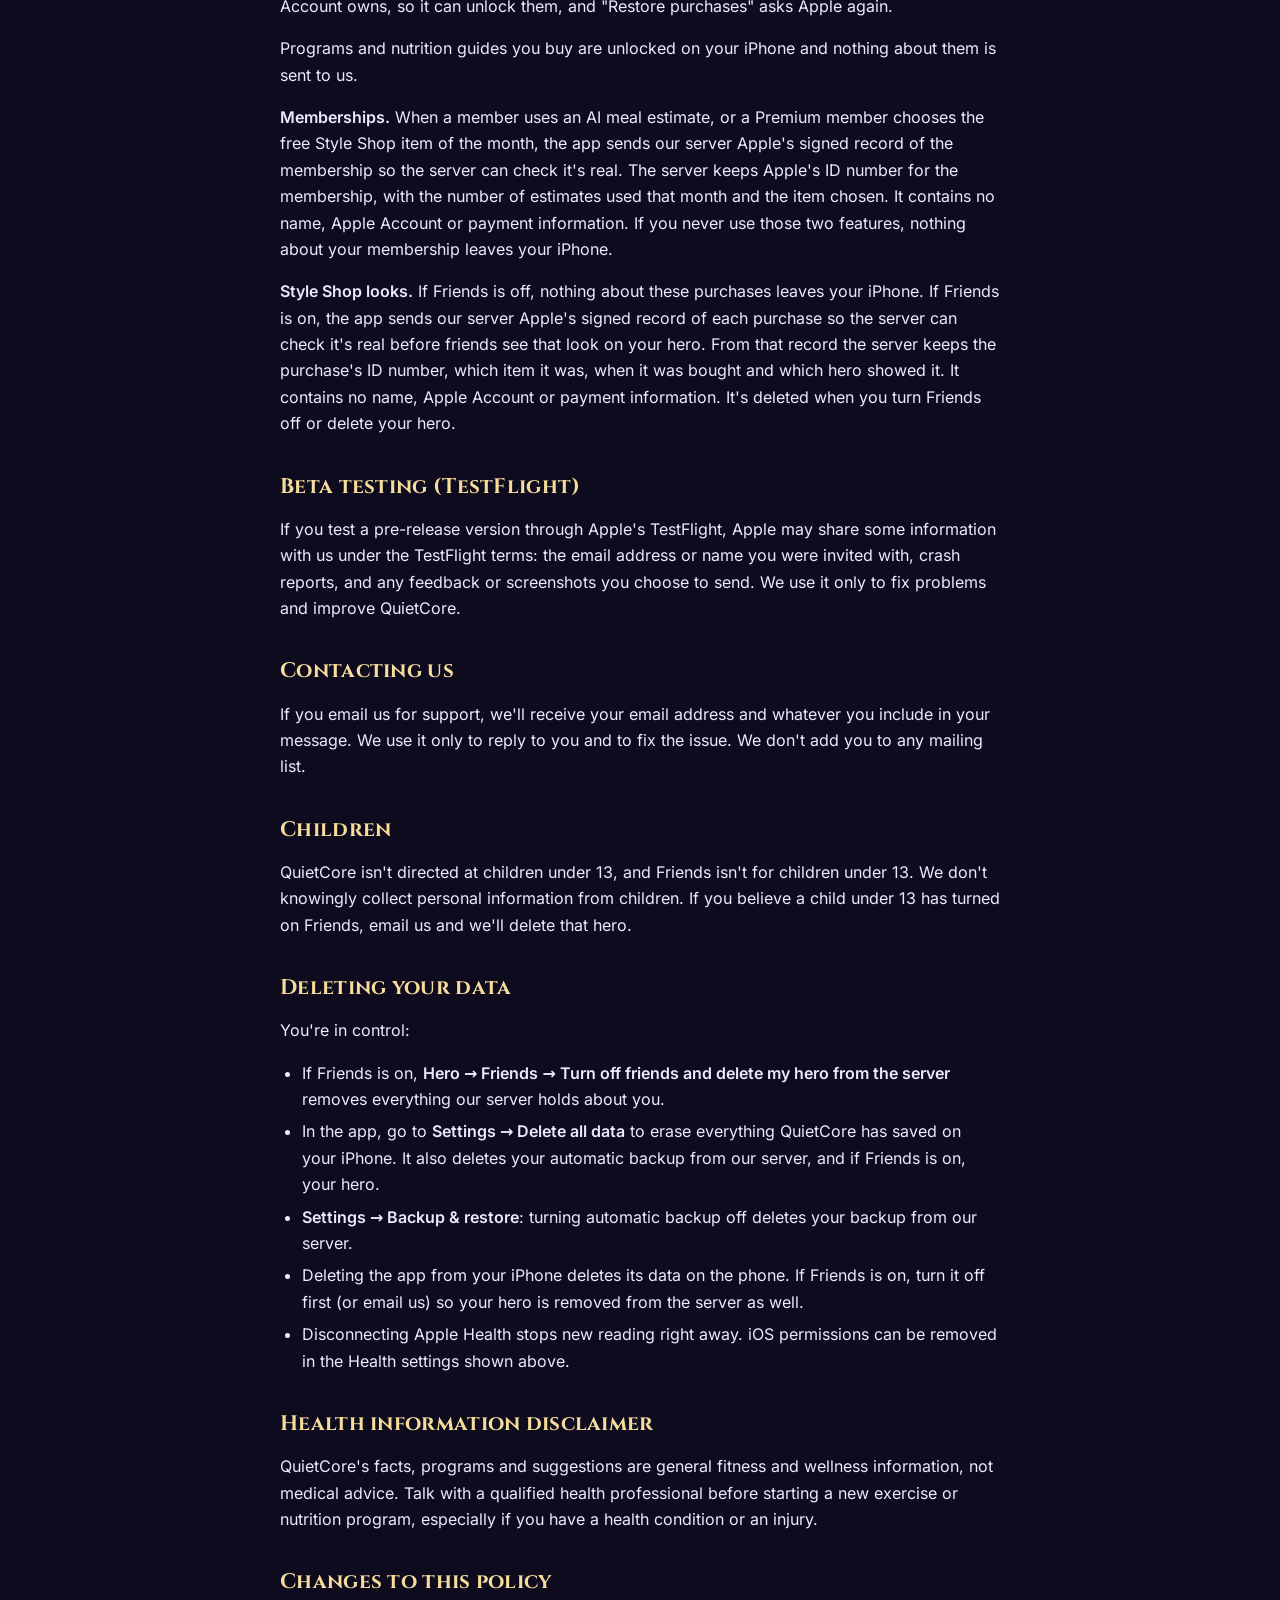
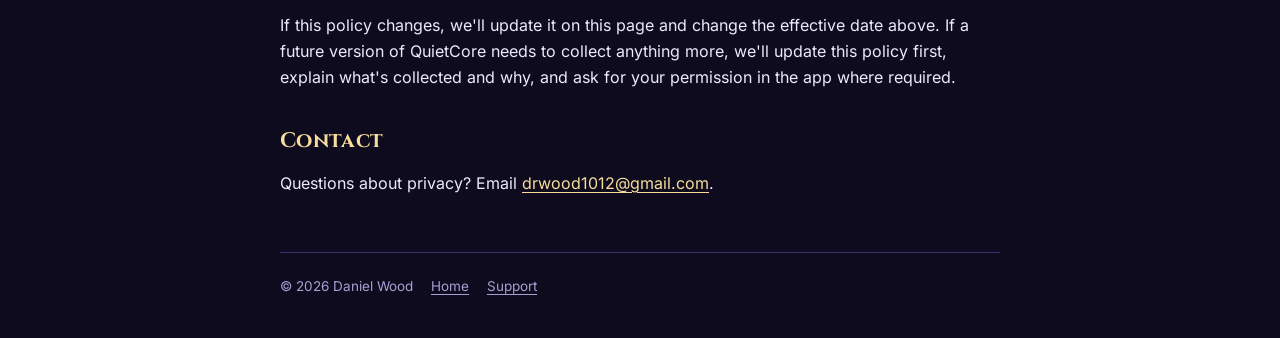
==== commit 314e3385: "Privacy policy: automatic locked backup Co-Authored-By: Claude Opus 5.5 <noreply@anthropic.com> Clau" ====
--- a/privacy/index.html
+++ b/privacy/index.html
@@ -17,10 +17,10 @@
     </header>
 
     <h1>Privacy Policy</h1>
-    <p class="muted">Effective November 23, 2026</p>
+    <p class="muted">Effective November 24, 2026</p>
 
     <div class="card gold">
-      <p><strong>The short version:</strong> There are no ads, no analytics and no tracking, and you don't sign in. Everything you enter, and everything QuietCore reads from Apple Health or your calendar, stays on your iPhone. If you choose to turn on <strong>Friends</strong>, your hero's name and look, your friends list and the gifts you send are kept on our server so your friends can see them; nothing else is. The only other things that leave your iPhone are lookups: food you ask about (a barcode, a search, or a meal you describe for an estimate), and the weather for an outdoor run that didn't come with it (an approximate place and a time). They're sent without your name or any account, just to get the answer back.</p>
+      <p><strong>The short version:</strong> There are no ads, no analytics and no tracking, and you don't sign in. Everything you enter, and everything QuietCore reads from Apple Health or your calendar, stays on your iPhone. If you choose to turn on <strong>Friends</strong>, your hero's name and look, your friends list and the gifts you send are kept on our server so your friends can see them; nothing else is. The only other things that leave your iPhone are lookups: food you ask about (a barcode, a search, or a meal you describe for an estimate), and the weather for an outdoor run that didn't come with it (an approximate place and a time). They're sent without your name or any account, just to get the answer back. <strong>Automatic backup</strong> sends a copy of your progress to our server, but it's locked on your iPhone first with a key only your own Apple devices have, so we can't read it.</p>
     </div>
 
     <p>QuietCore is an iPhone app made by Daniel Wood, an independent developer ("we" and "us" below). This policy explains what the app does with your information.</p>
@@ -117,6 +117,15 @@
     <h2>Notifications</h2>
     <p>If you turn on reminders, QuietCore schedules them on your iPhone using Apple's local notifications. No push server is involved and nothing is sent off your device.</p>
 
+    <h2>Automatic backup</h2>
+    <p>So a new or replaced iPhone can get your progress back, QuietCore backs it up by itself while you use the app. It's on unless you turn it off in <strong>Settings → Backup &amp; restore</strong>.</p>
+    <ul>
+      <li><strong>Locked before it leaves your iPhone.</strong> Your progress is compressed and encrypted on the phone (AES-256). The key is created on your iPhone and kept in your iCloud Keychain, which Apple syncs end-to-end encrypted between your own devices. We never receive the key, so we can't open your backup, and neither can anyone else who gets hold of the server's copy.</li>
+      <li><strong>What our server keeps:</strong> the locked copy and the one before it, a random ID and a password both worked out from your key on the phone, when it was saved, its size, and a random label that tells one of your heroes from another. No name, no Apple Account, nothing readable.</li>
+      <li><strong>Nothing health-related is stored in iCloud.</strong> Only the key goes into your iCloud Keychain.</li>
+      <li><strong>Recovery code.</strong> The app can show your key as a recovery code, for an iPhone that doesn't have your iCloud Keychain. Anyone with the code can open your backup, so keep it private.</li>
+      <li>Turning automatic backup off, or <strong>Settings → Delete all data</strong>, deletes both copies from our server. A backup nobody has saved or opened for 400 days is deleted automatically.</li>
+    </ul>
     <h2>Backup files</h2>
     <p>You can export a backup file of your progress from the app's settings. The file is created on your device and saved wherever you choose. We never receive it. Keep it somewhere safe, because it contains your quest and workout history and, if Friends is on, the private key to your hero.</p>
 
@@ -139,7 +148,8 @@
     <p>You're in control:</p>
     <ul>
       <li>If Friends is on, <strong>Hero → Friends → Turn off friends and delete my hero from the server</strong> removes everything our server holds about you.</li>
-      <li>In the app, go to <strong>Settings → Delete all data</strong> to erase everything QuietCore has saved on your iPhone. If Friends is on, it deletes your hero from the server too.</li>
+      <li>In the app, go to <strong>Settings → Delete all data</strong> to erase everything QuietCore has saved on your iPhone. It also deletes your automatic backup from our server, and if Friends is on, your hero.</li>
+      <li><strong>Settings → Backup &amp; restore</strong>: turning automatic backup off deletes your backup from our server.</li>
       <li>Deleting the app from your iPhone deletes its data on the phone. If Friends is on, turn it off first (or email us) so your hero is removed from the server as well.</li>
       <li>Disconnecting Apple Health stops new reading right away. iOS permissions can be removed in the Health settings shown above.</li>
     </ul>
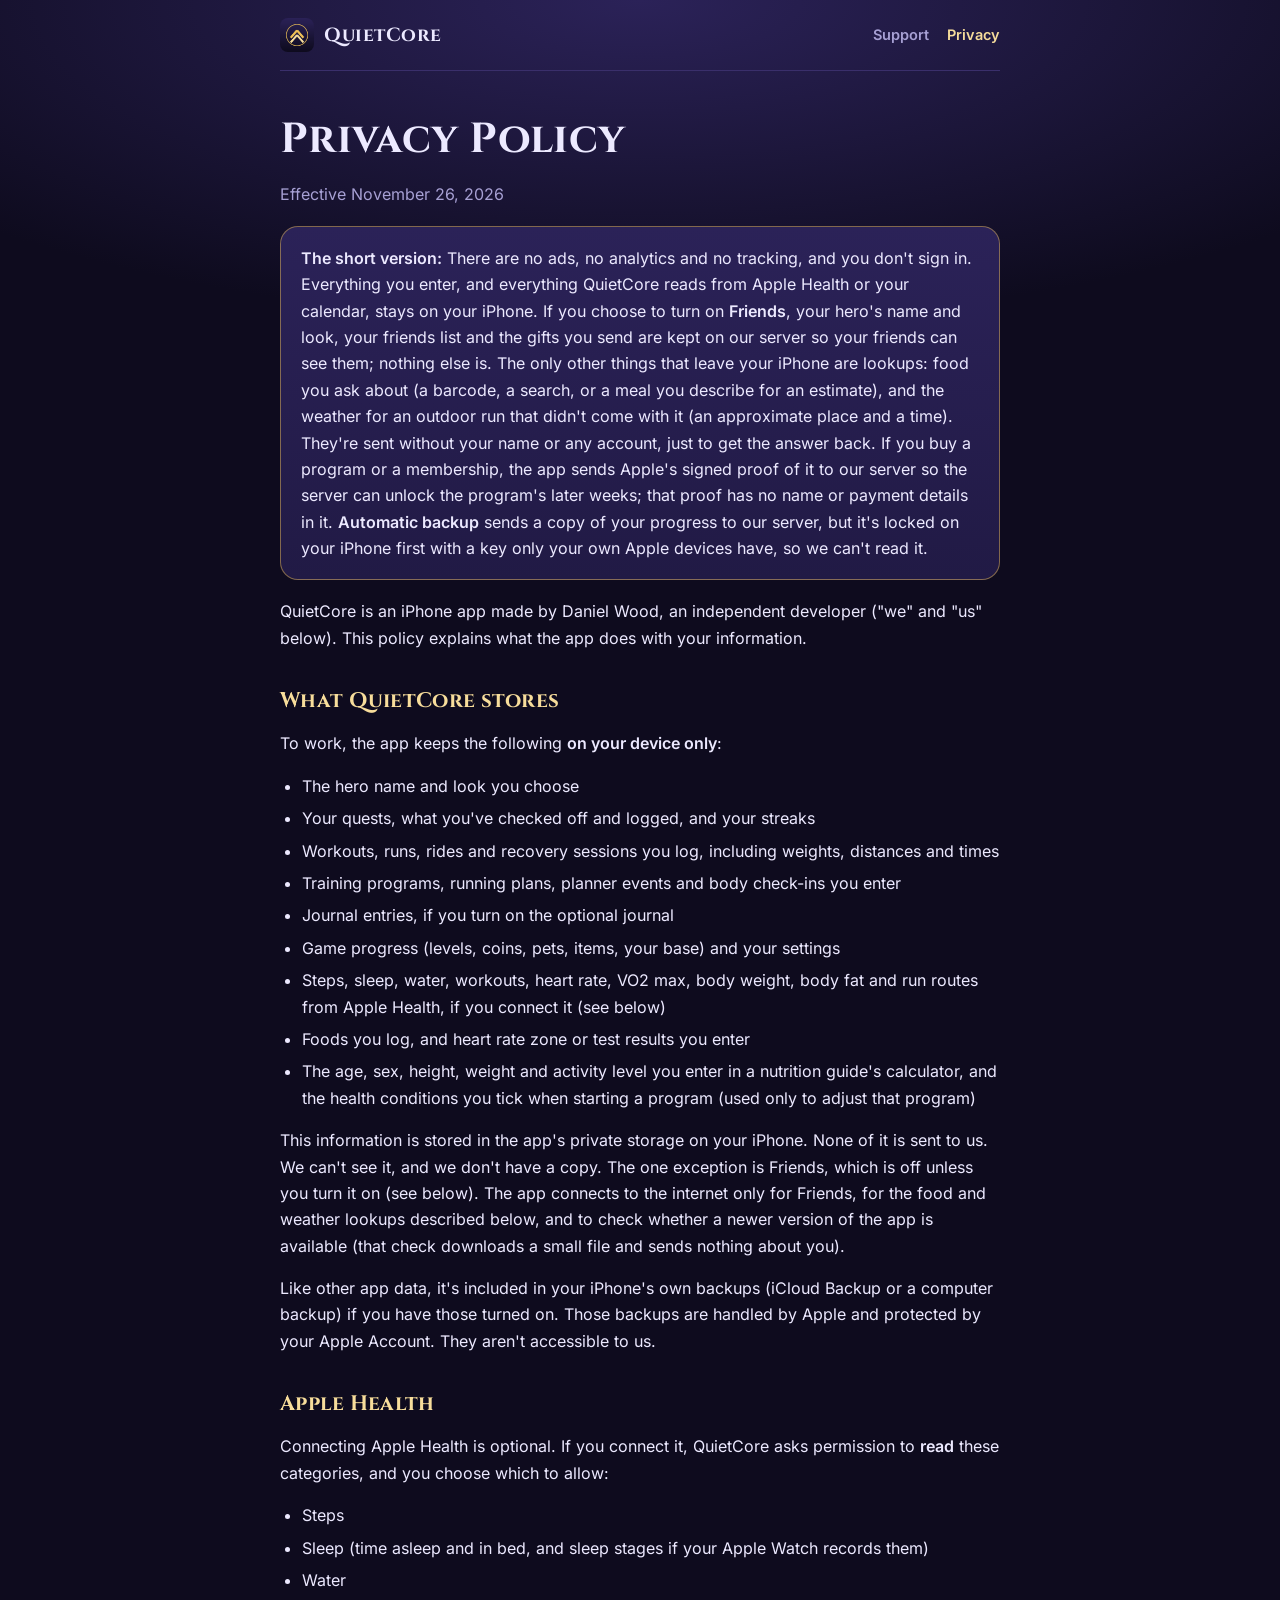
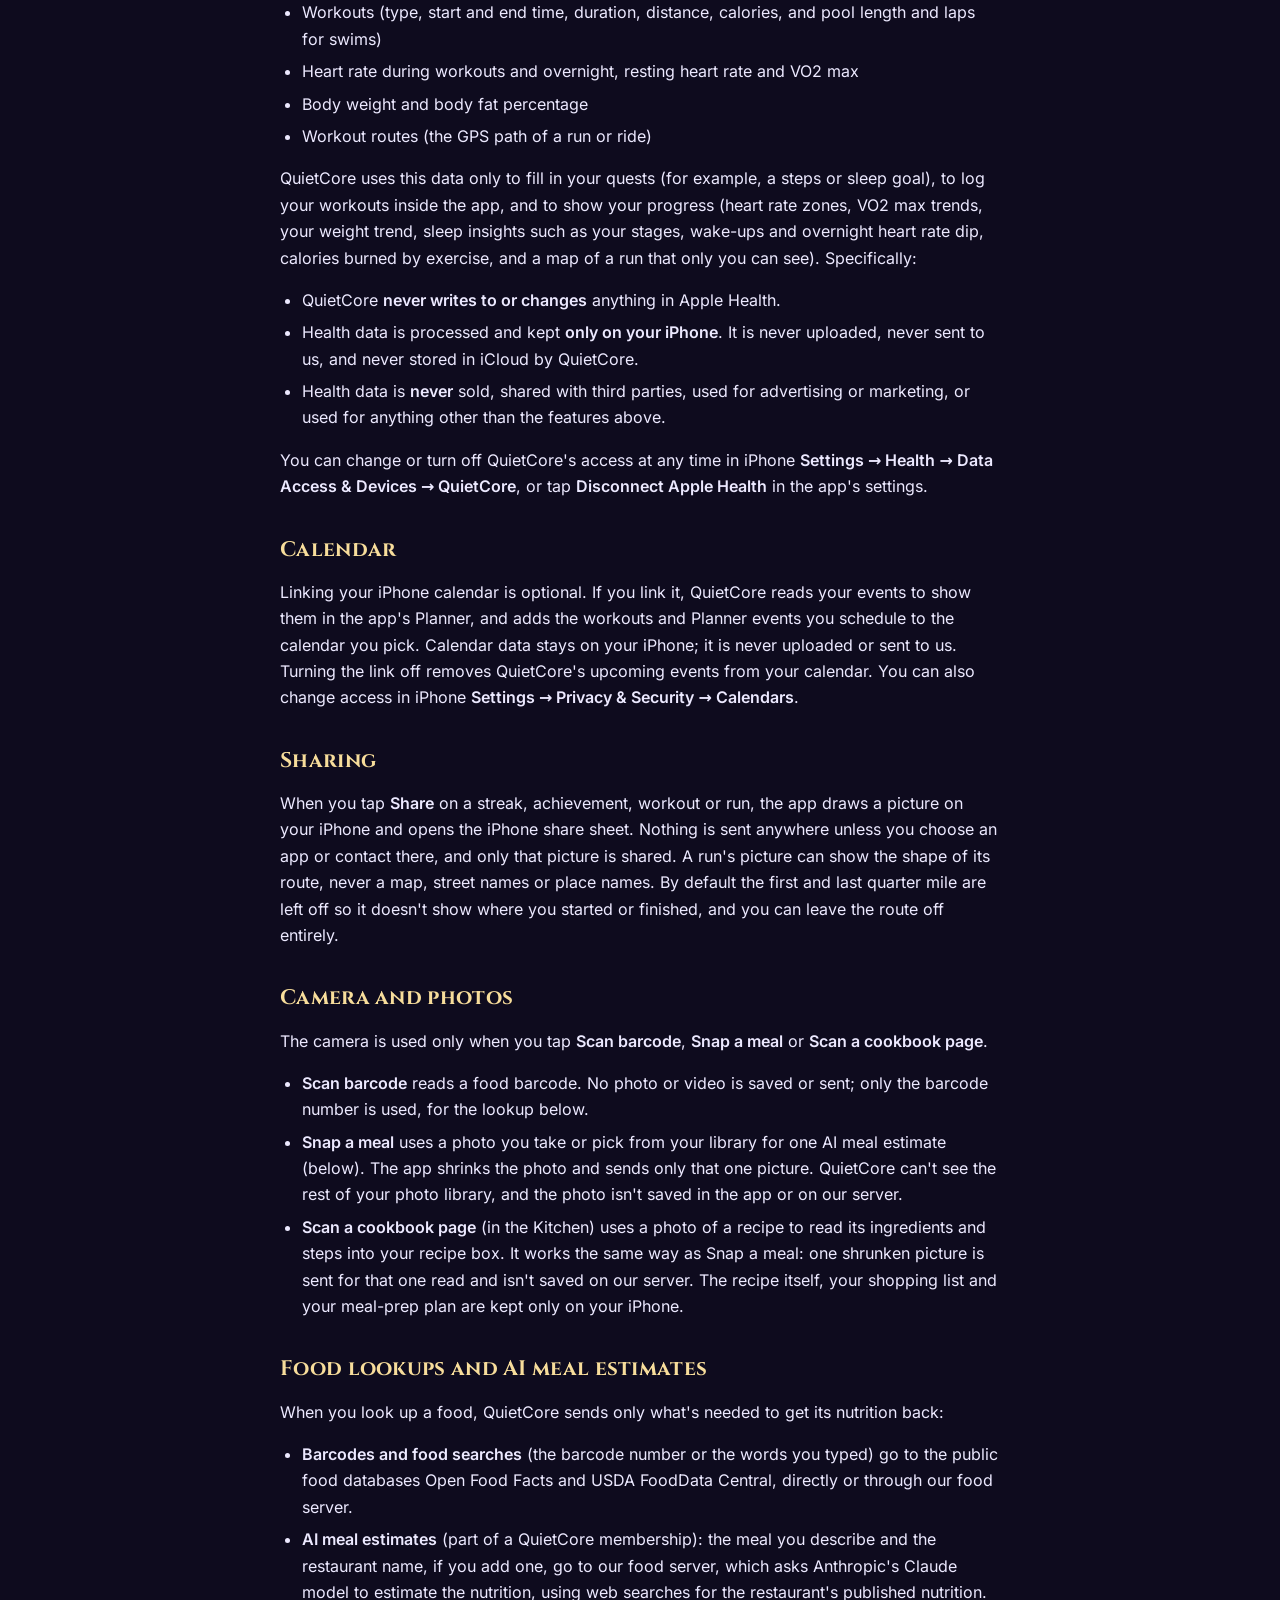
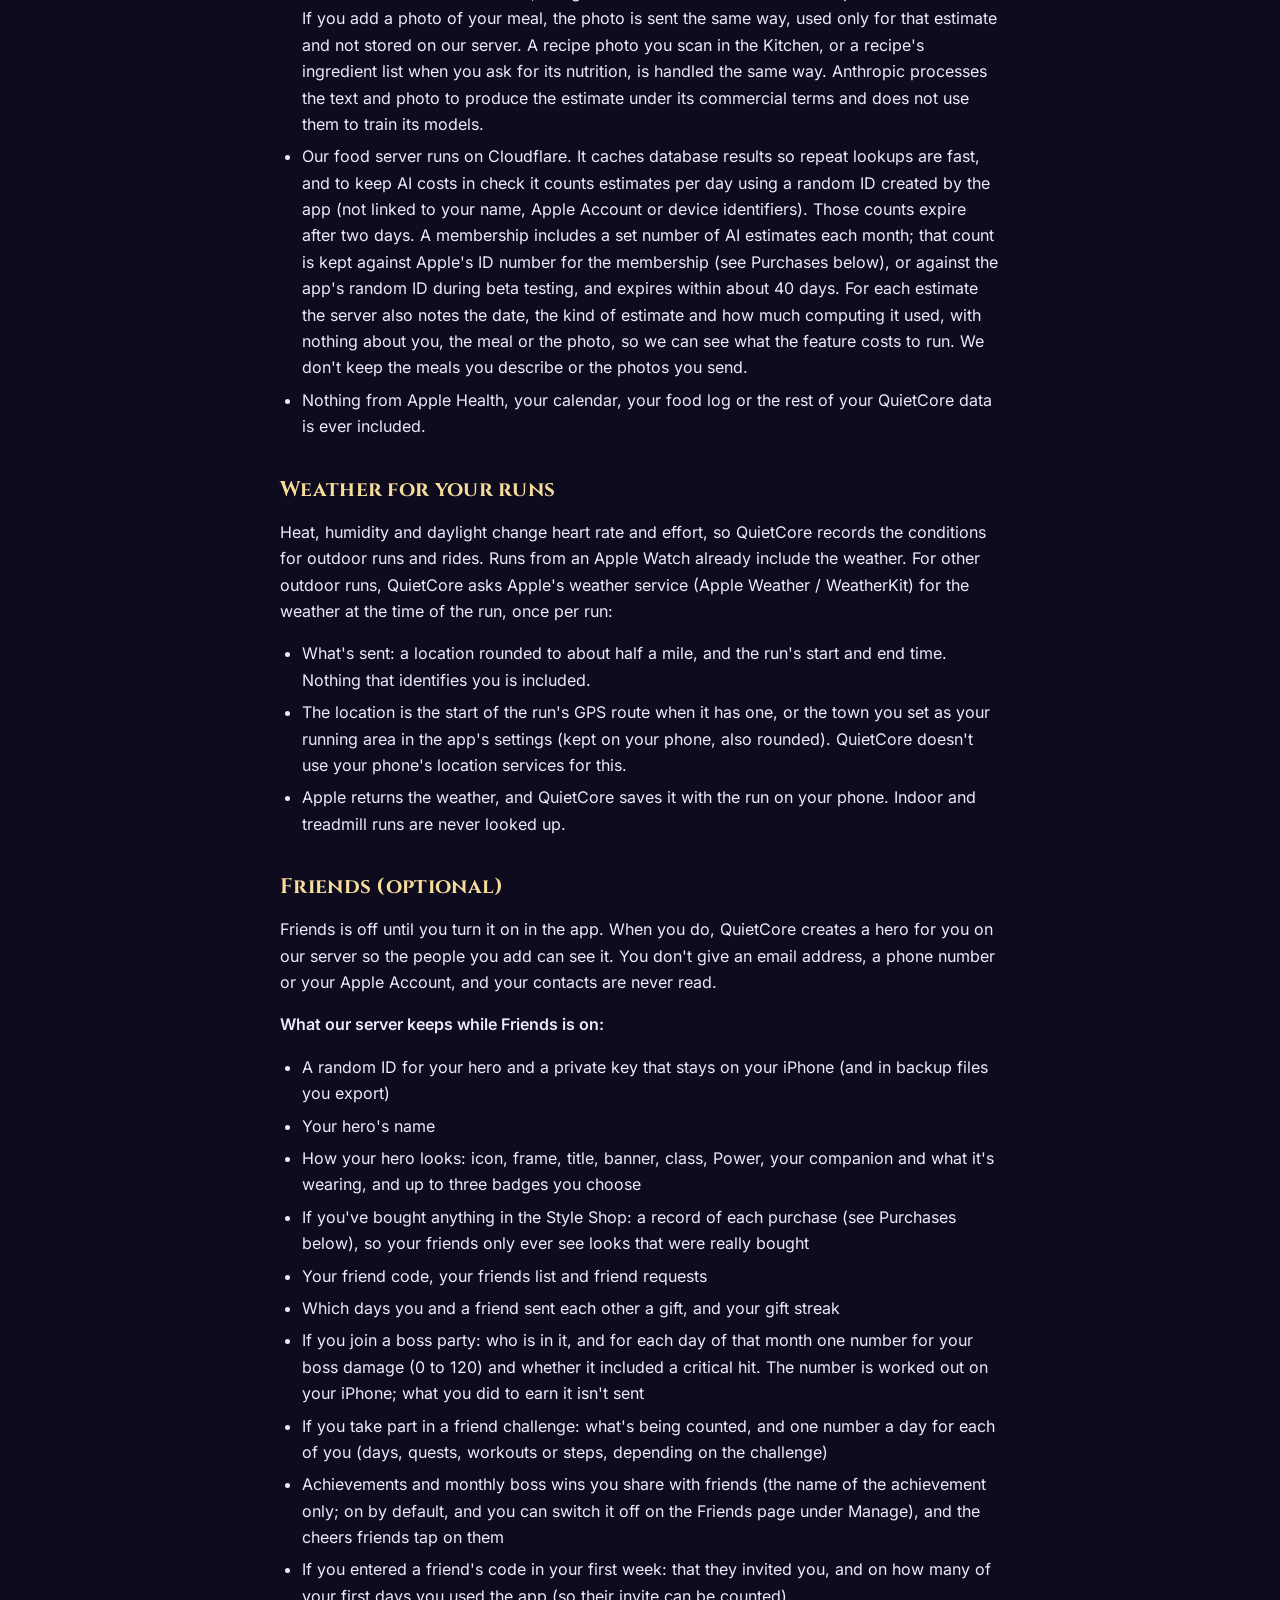
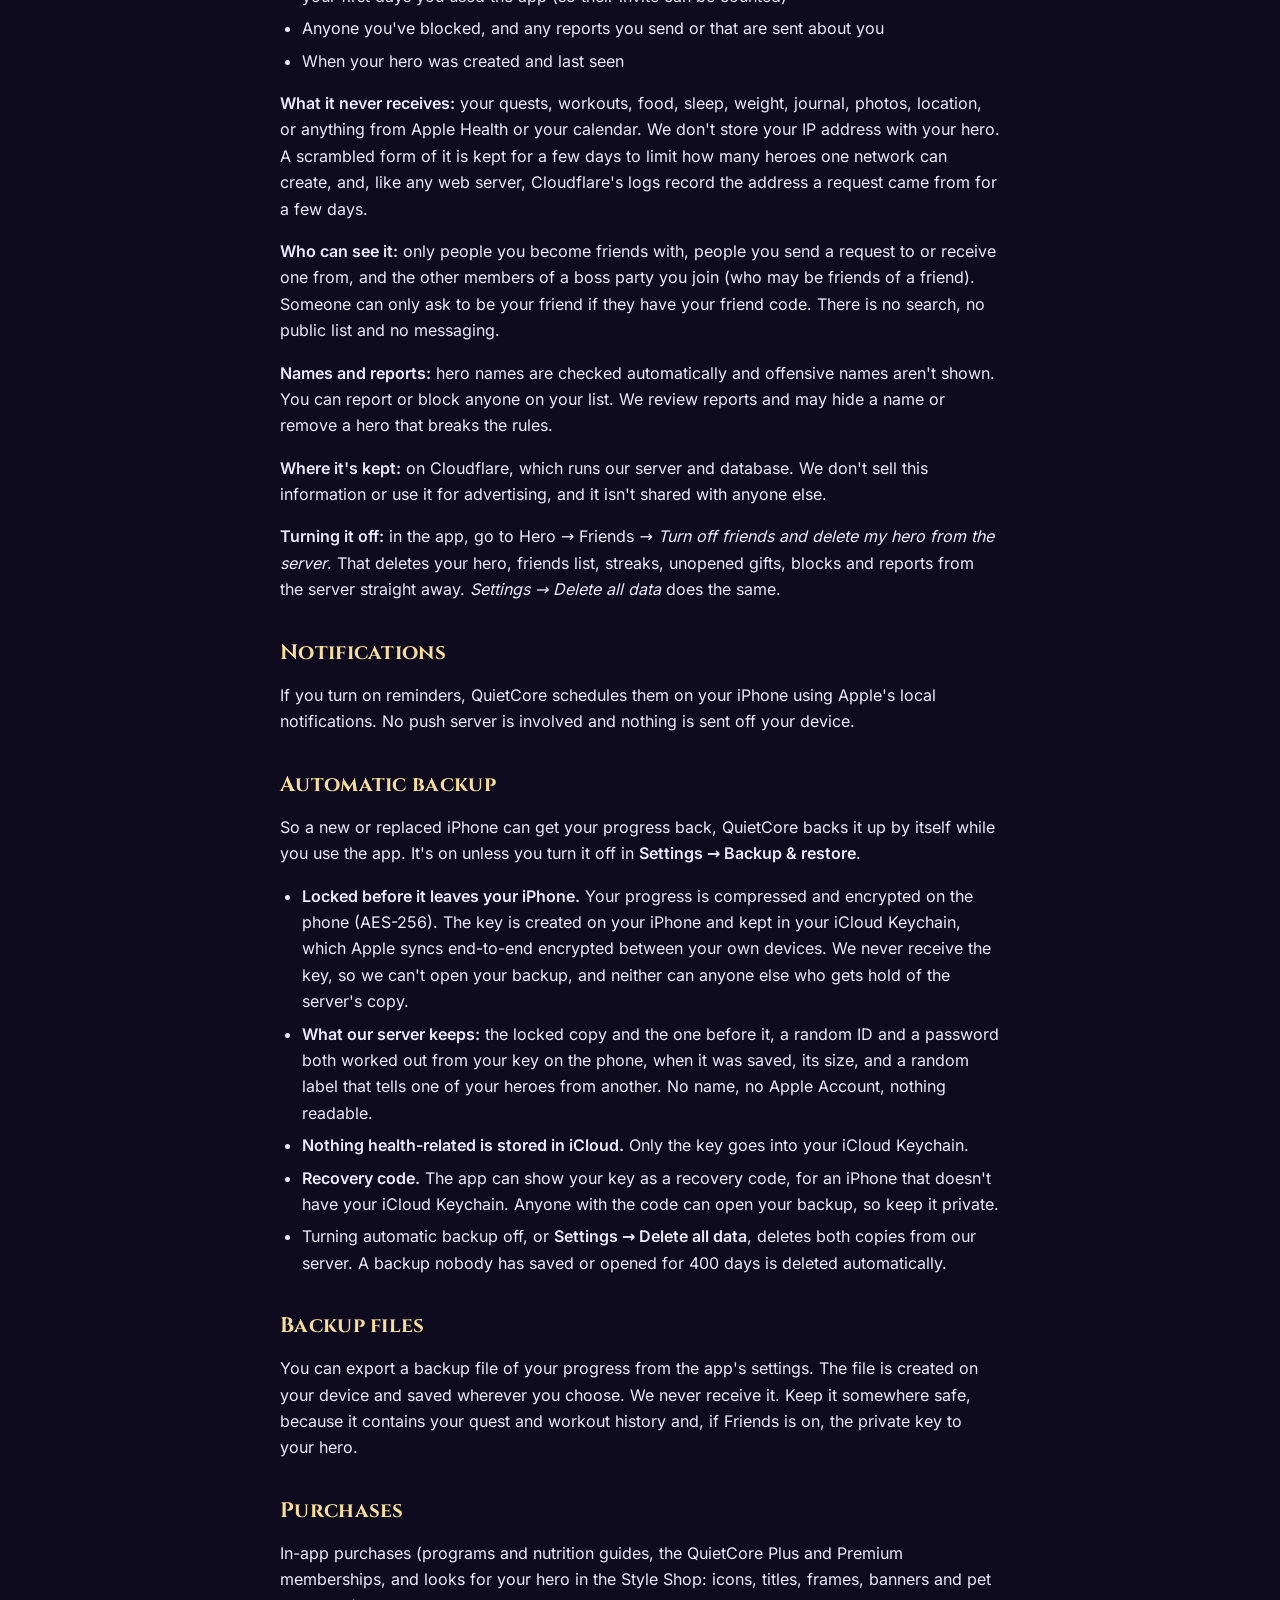
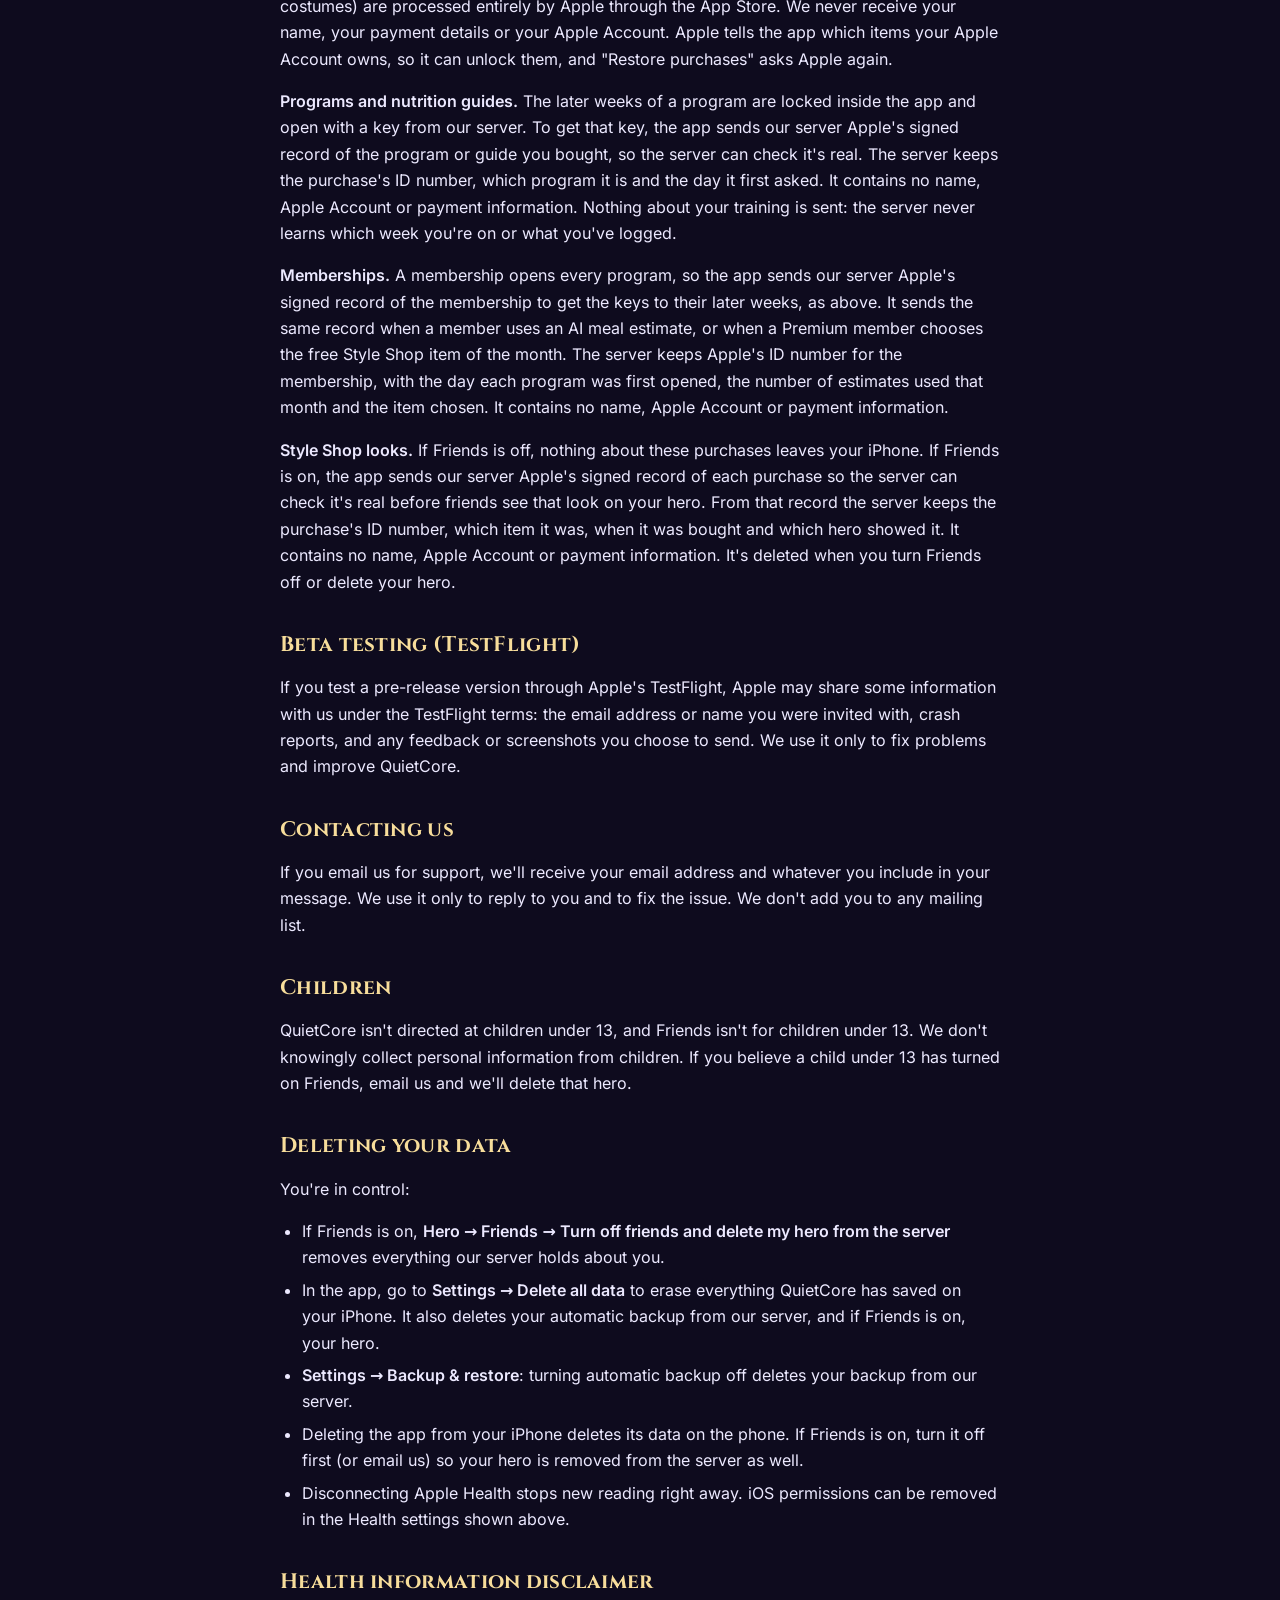
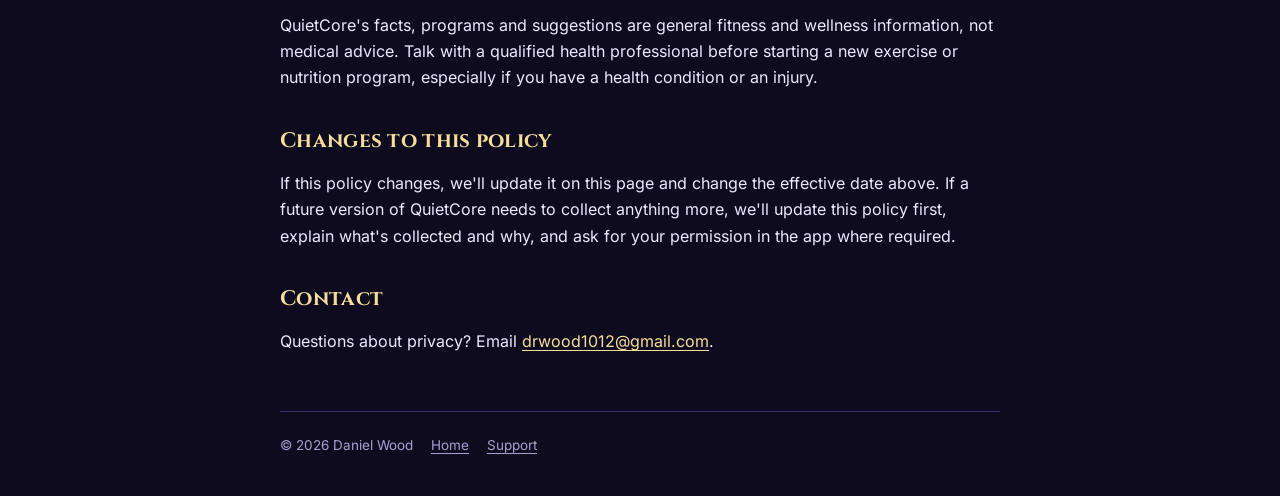
==== commit 3fa1ca18: "Privacy policy: how a program's later weeks unlock Purchases of programs and memberships are now che" ====
--- a/privacy/index.html
+++ b/privacy/index.html
@@ -17,10 +17,10 @@
     </header>
 
     <h1>Privacy Policy</h1>
-    <p class="muted">Effective November 24, 2026</p>
+    <p class="muted">Effective November 26, 2026</p>
 
     <div class="card gold">
-      <p><strong>The short version:</strong> There are no ads, no analytics and no tracking, and you don't sign in. Everything you enter, and everything QuietCore reads from Apple Health or your calendar, stays on your iPhone. If you choose to turn on <strong>Friends</strong>, your hero's name and look, your friends list and the gifts you send are kept on our server so your friends can see them; nothing else is. The only other things that leave your iPhone are lookups: food you ask about (a barcode, a search, or a meal you describe for an estimate), and the weather for an outdoor run that didn't come with it (an approximate place and a time). They're sent without your name or any account, just to get the answer back. <strong>Automatic backup</strong> sends a copy of your progress to our server, but it's locked on your iPhone first with a key only your own Apple devices have, so we can't read it.</p>
+      <p><strong>The short version:</strong> There are no ads, no analytics and no tracking, and you don't sign in. Everything you enter, and everything QuietCore reads from Apple Health or your calendar, stays on your iPhone. If you choose to turn on <strong>Friends</strong>, your hero's name and look, your friends list and the gifts you send are kept on our server so your friends can see them; nothing else is. The only other things that leave your iPhone are lookups: food you ask about (a barcode, a search, or a meal you describe for an estimate), and the weather for an outdoor run that didn't come with it (an approximate place and a time). They're sent without your name or any account, just to get the answer back. If you buy a program or a membership, the app sends Apple's signed proof of it to our server so the server can unlock the program's later weeks; that proof has no name or payment details in it. <strong>Automatic backup</strong> sends a copy of your progress to our server, but it's locked on your iPhone first with a key only your own Apple devices have, so we can't read it.</p>
     </div>
 
     <p>QuietCore is an iPhone app made by Daniel Wood, an independent developer ("we" and "us" below). This policy explains what the app does with your information.</p>
@@ -131,8 +131,8 @@
 
     <h2>Purchases</h2>
     <p>In-app purchases (programs and nutrition guides, the QuietCore Plus and Premium memberships, and looks for your hero in the Style Shop: icons, titles, frames, banners and pet costumes) are processed entirely by Apple through the App Store. We never receive your name, your payment details or your Apple Account. Apple tells the app which items your Apple Account owns, so it can unlock them, and "Restore purchases" asks Apple again.</p>
-    <p>Programs and nutrition guides you buy are unlocked on your iPhone and nothing about them is sent to us.</p>
-    <p><strong>Memberships.</strong> When a member uses an AI meal estimate, or a Premium member chooses the free Style Shop item of the month, the app sends our server Apple's signed record of the membership so the server can check it's real. The server keeps Apple's ID number for the membership, with the number of estimates used that month and the item chosen. It contains no name, Apple Account or payment information. If you never use those two features, nothing about your membership leaves your iPhone.</p>
+    <p><strong>Programs and nutrition guides.</strong> The later weeks of a program are locked inside the app and open with a key from our server. To get that key, the app sends our server Apple's signed record of the program or guide you bought, so the server can check it's real. The server keeps the purchase's ID number, which program it is and the day it first asked. It contains no name, Apple Account or payment information. Nothing about your training is sent: the server never learns which week you're on or what you've logged.</p>
+    <p><strong>Memberships.</strong> A membership opens every program, so the app sends our server Apple's signed record of the membership to get the keys to their later weeks, as above. It sends the same record when a member uses an AI meal estimate, or when a Premium member chooses the free Style Shop item of the month. The server keeps Apple's ID number for the membership, with the day each program was first opened, the number of estimates used that month and the item chosen. It contains no name, Apple Account or payment information.</p>
     <p><strong>Style Shop looks.</strong> If Friends is off, nothing about these purchases leaves your iPhone. If Friends is on, the app sends our server Apple's signed record of each purchase so the server can check it's real before friends see that look on your hero. From that record the server keeps the purchase's ID number, which item it was, when it was bought and which hero showed it. It contains no name, Apple Account or payment information. It's deleted when you turn Friends off or delete your hero.</p>
 
     <h2>Beta testing (TestFlight)</h2>
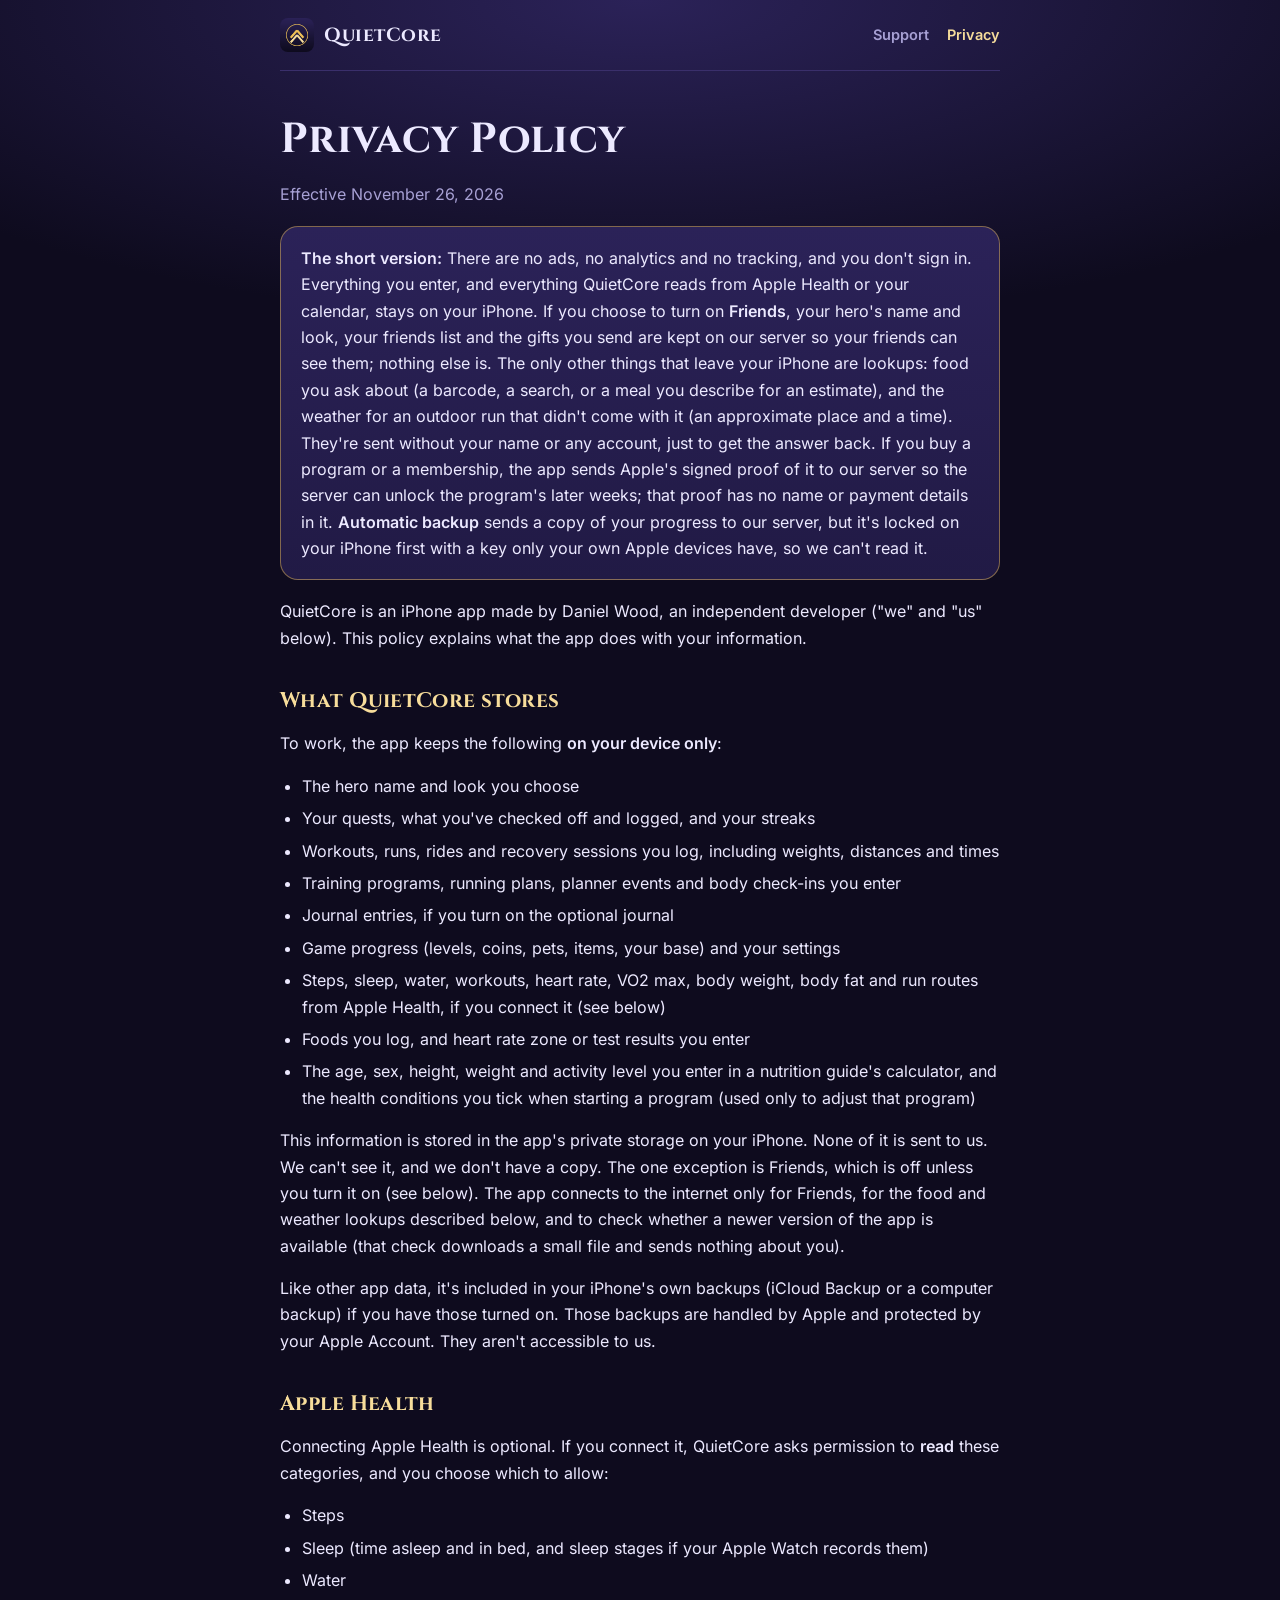
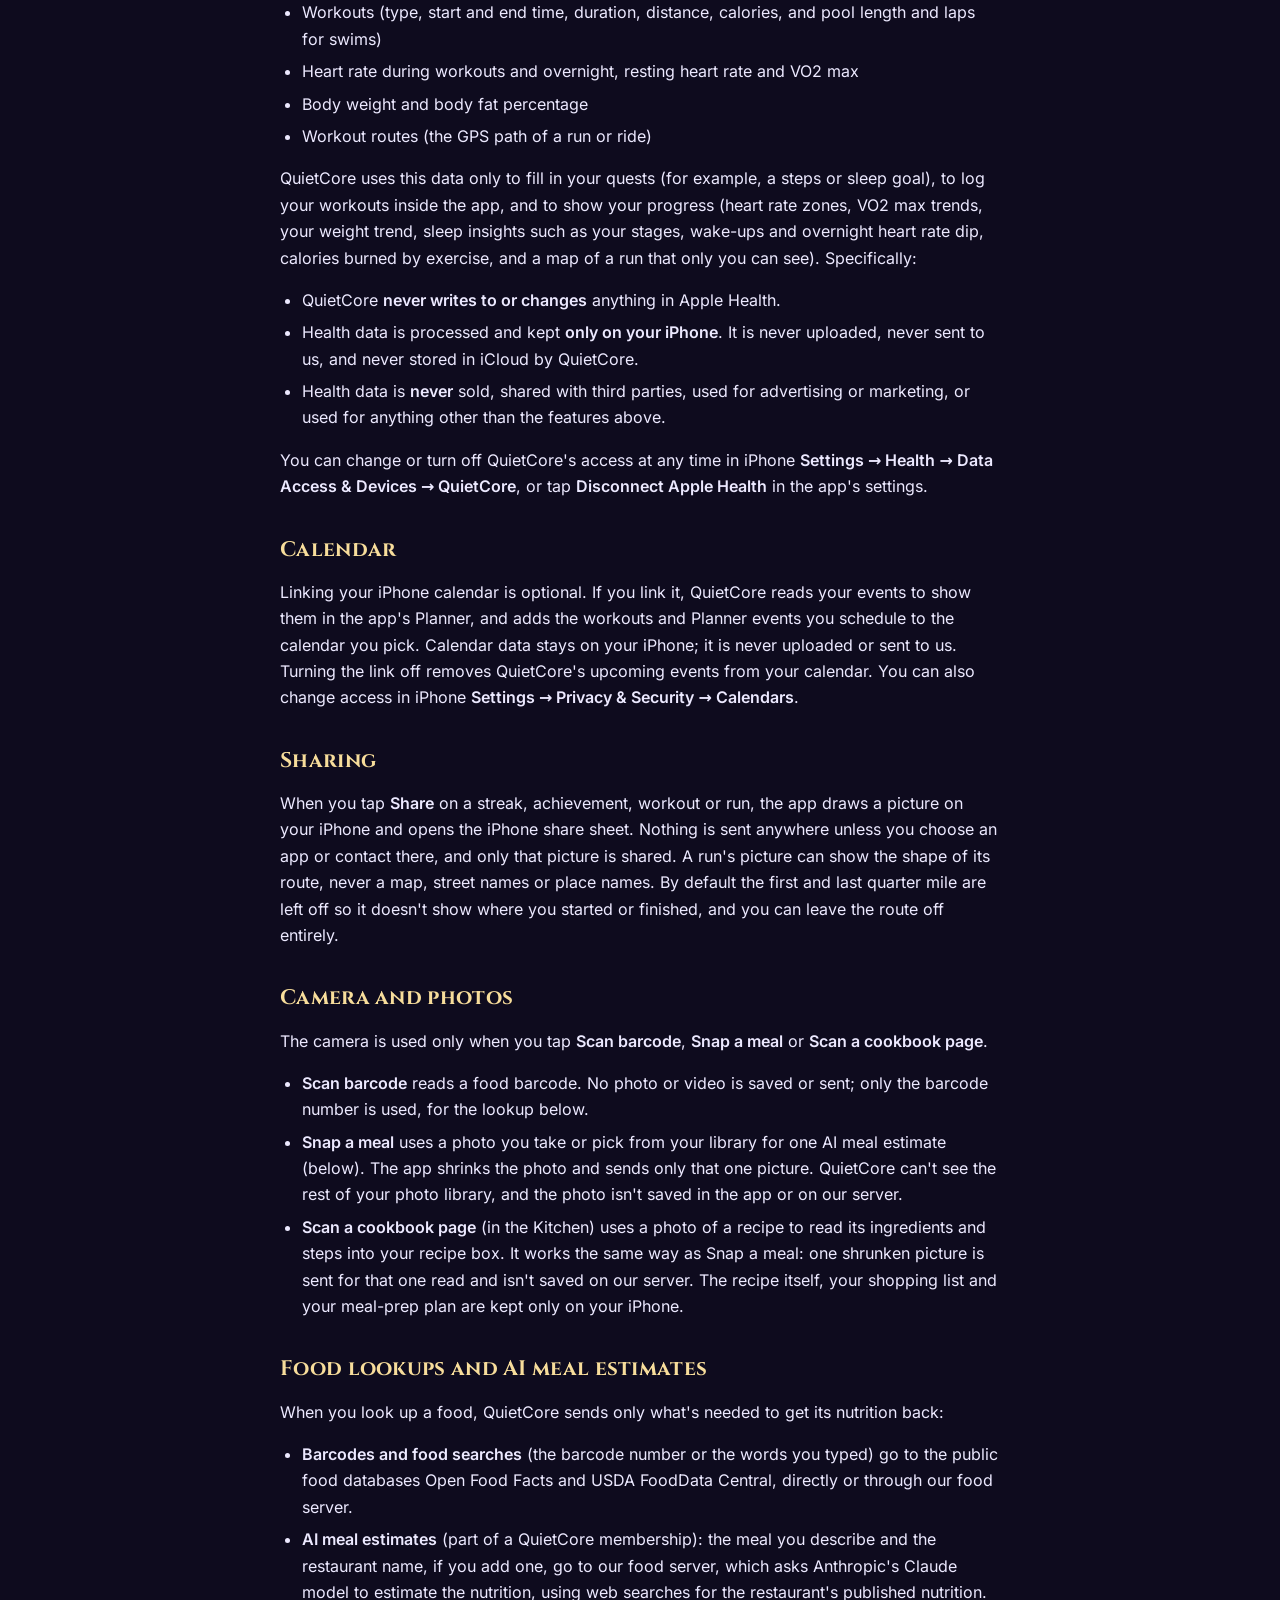
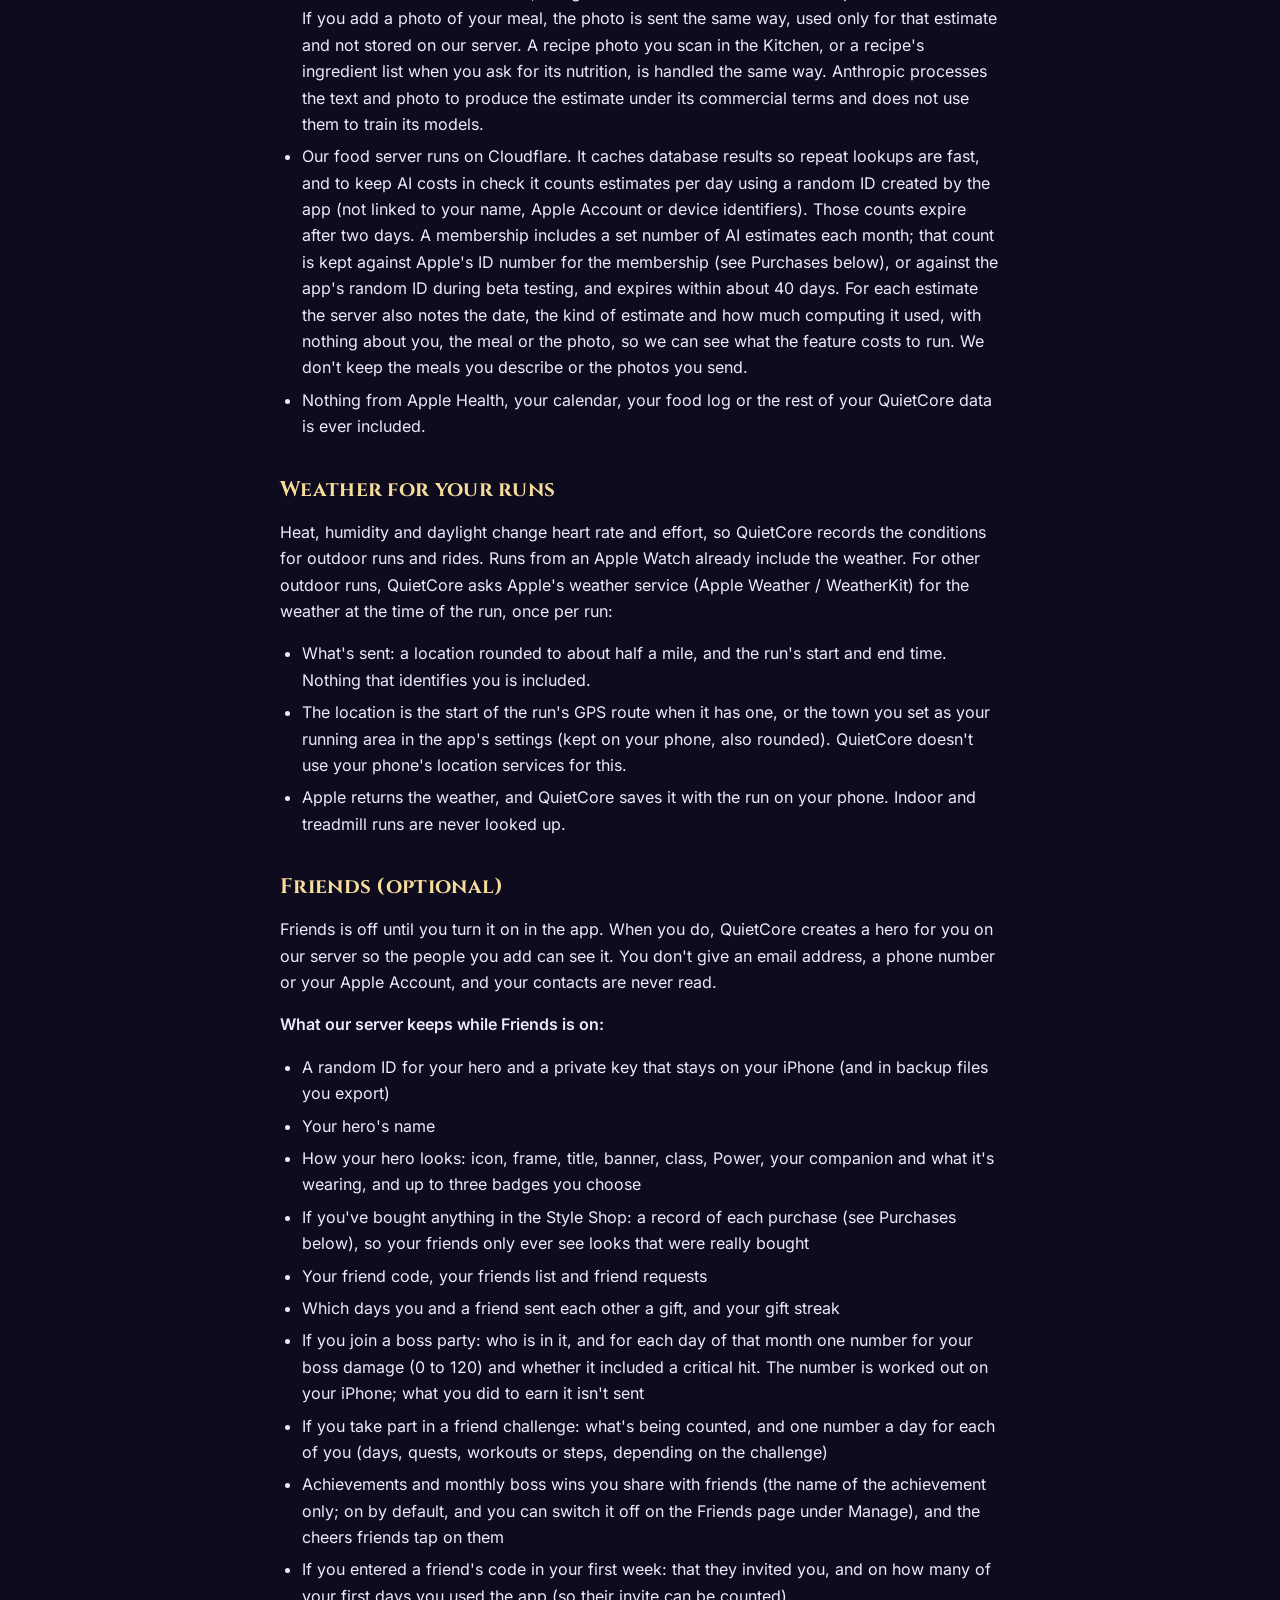
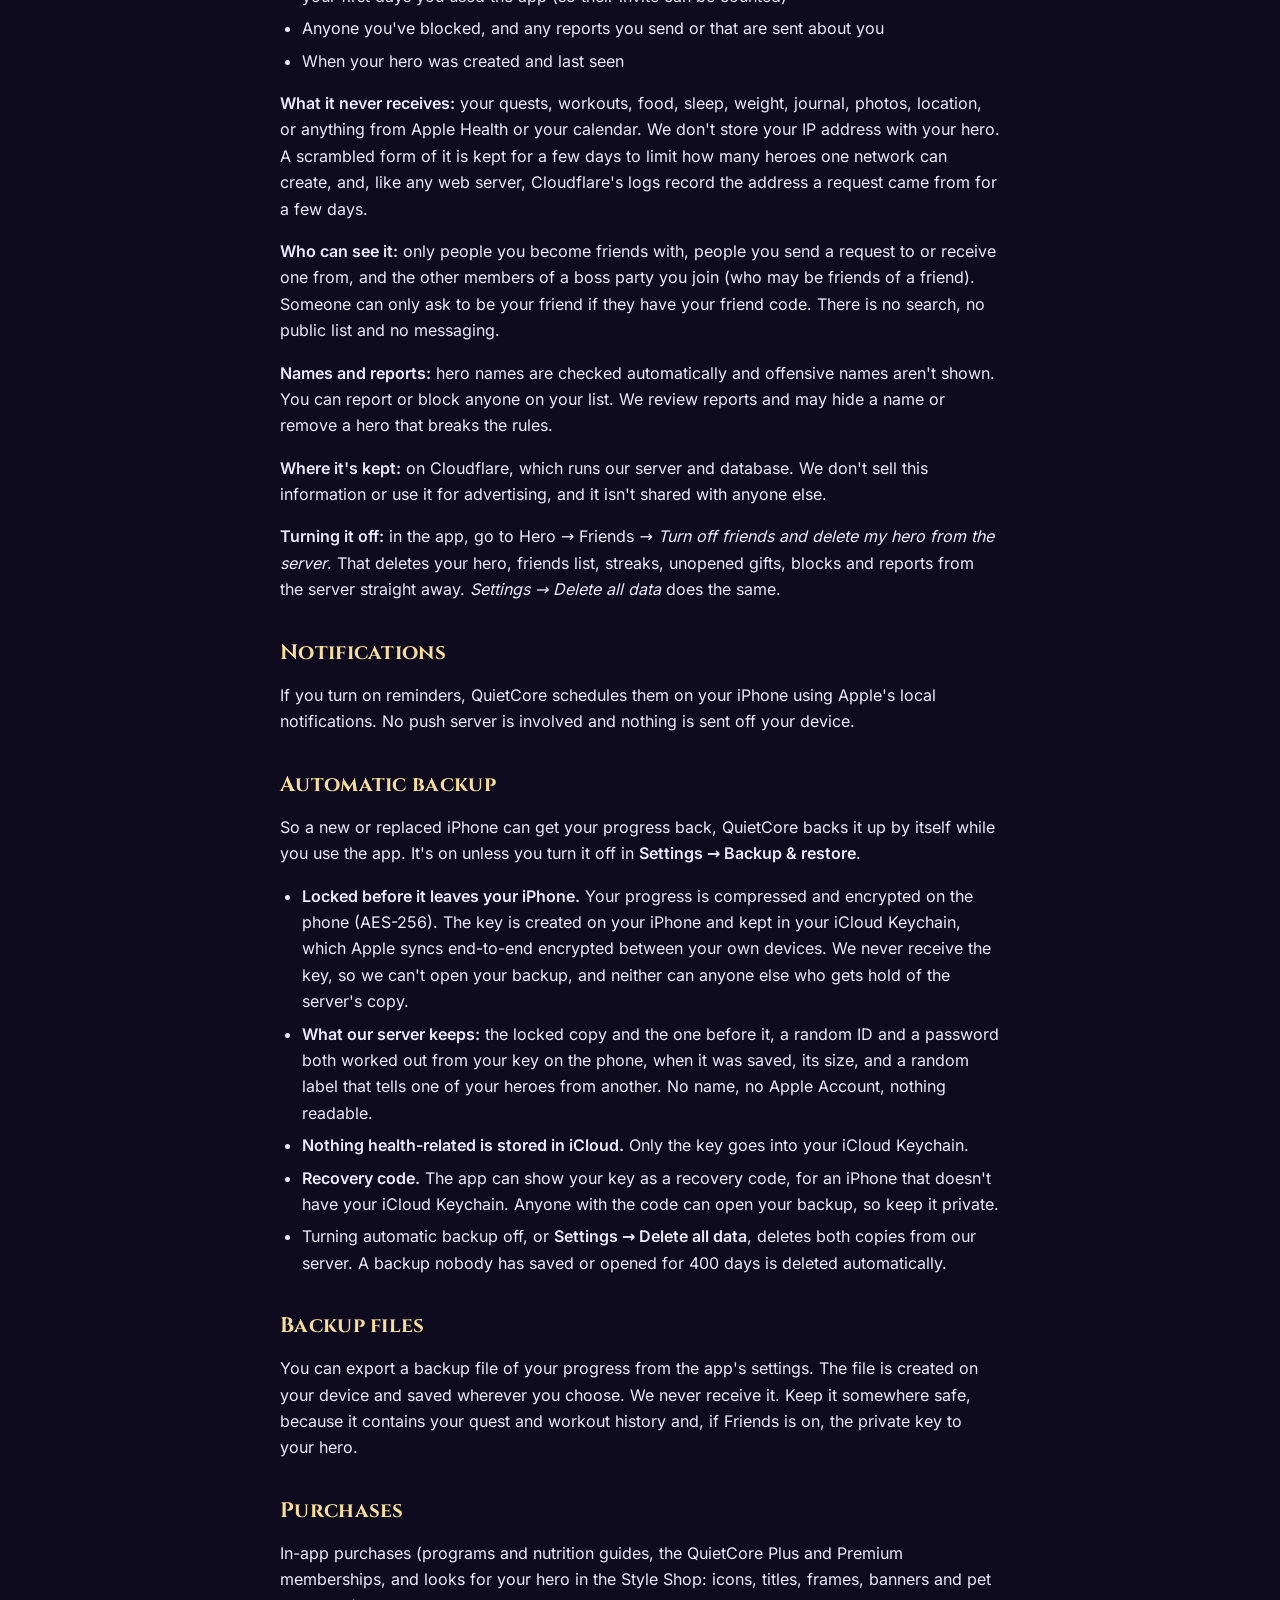
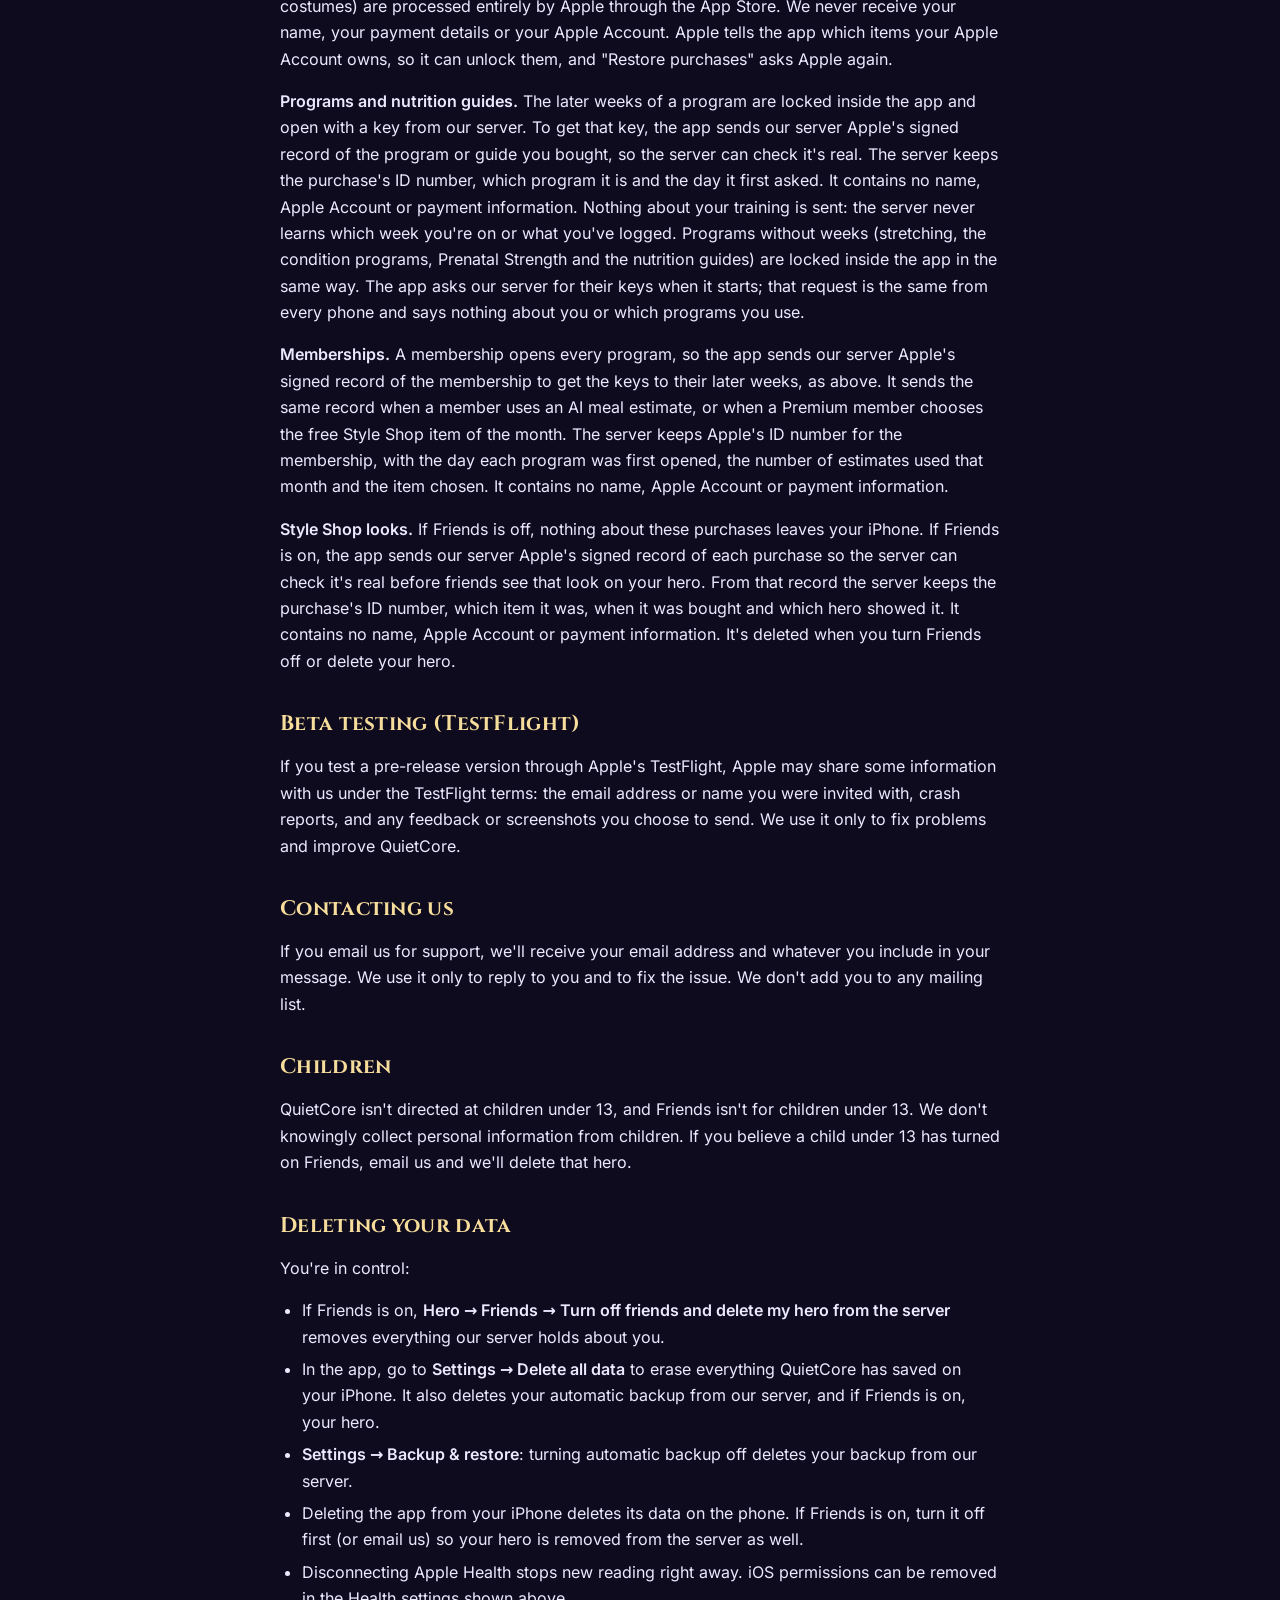
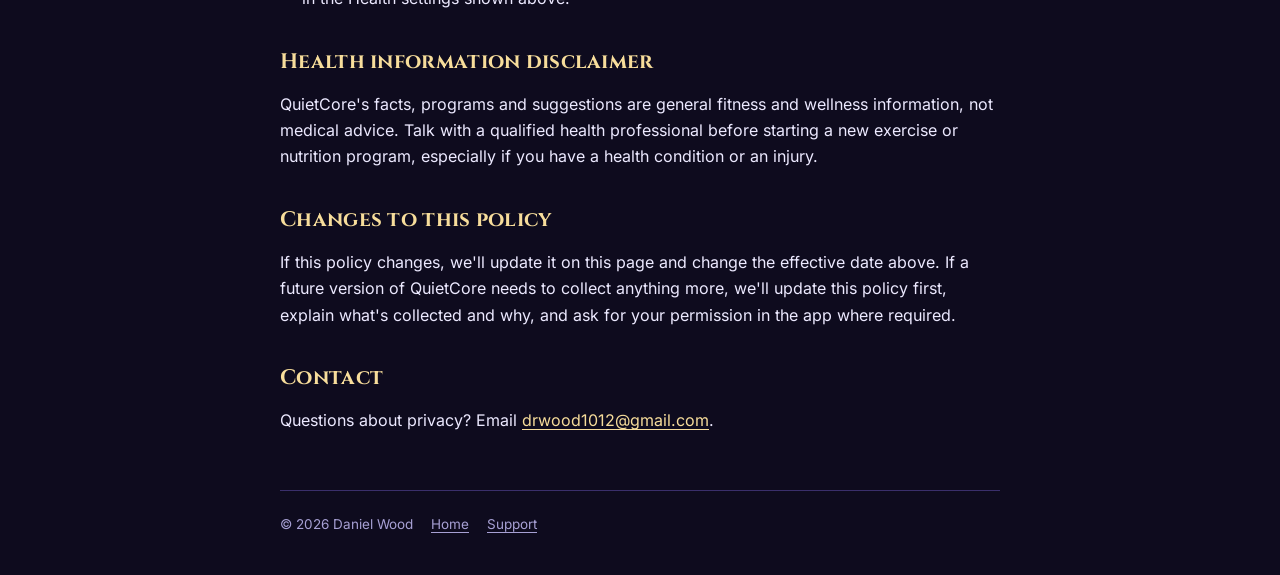
==== commit ab474fa5: "Privacy policy: programs without weeks are locked the same way One sentence added to "Programs and n" ====
--- a/privacy/index.html
+++ b/privacy/index.html
@@ -131,7 +131,7 @@
 
     <h2>Purchases</h2>
     <p>In-app purchases (programs and nutrition guides, the QuietCore Plus and Premium memberships, and looks for your hero in the Style Shop: icons, titles, frames, banners and pet costumes) are processed entirely by Apple through the App Store. We never receive your name, your payment details or your Apple Account. Apple tells the app which items your Apple Account owns, so it can unlock them, and "Restore purchases" asks Apple again.</p>
-    <p><strong>Programs and nutrition guides.</strong> The later weeks of a program are locked inside the app and open with a key from our server. To get that key, the app sends our server Apple's signed record of the program or guide you bought, so the server can check it's real. The server keeps the purchase's ID number, which program it is and the day it first asked. It contains no name, Apple Account or payment information. Nothing about your training is sent: the server never learns which week you're on or what you've logged.</p>
+    <p><strong>Programs and nutrition guides.</strong> The later weeks of a program are locked inside the app and open with a key from our server. To get that key, the app sends our server Apple's signed record of the program or guide you bought, so the server can check it's real. The server keeps the purchase's ID number, which program it is and the day it first asked. It contains no name, Apple Account or payment information. Nothing about your training is sent: the server never learns which week you're on or what you've logged. Programs without weeks (stretching, the condition programs, Prenatal Strength and the nutrition guides) are locked inside the app in the same way. The app asks our server for their keys when it starts; that request is the same from every phone and says nothing about you or which programs you use.</p>
     <p><strong>Memberships.</strong> A membership opens every program, so the app sends our server Apple's signed record of the membership to get the keys to their later weeks, as above. It sends the same record when a member uses an AI meal estimate, or when a Premium member chooses the free Style Shop item of the month. The server keeps Apple's ID number for the membership, with the day each program was first opened, the number of estimates used that month and the item chosen. It contains no name, Apple Account or payment information.</p>
     <p><strong>Style Shop looks.</strong> If Friends is off, nothing about these purchases leaves your iPhone. If Friends is on, the app sends our server Apple's signed record of each purchase so the server can check it's real before friends see that look on your hero. From that record the server keeps the purchase's ID number, which item it was, when it was bought and which hero showed it. It contains no name, Apple Account or payment information. It's deleted when you turn Friends off or delete your hero.</p>
 
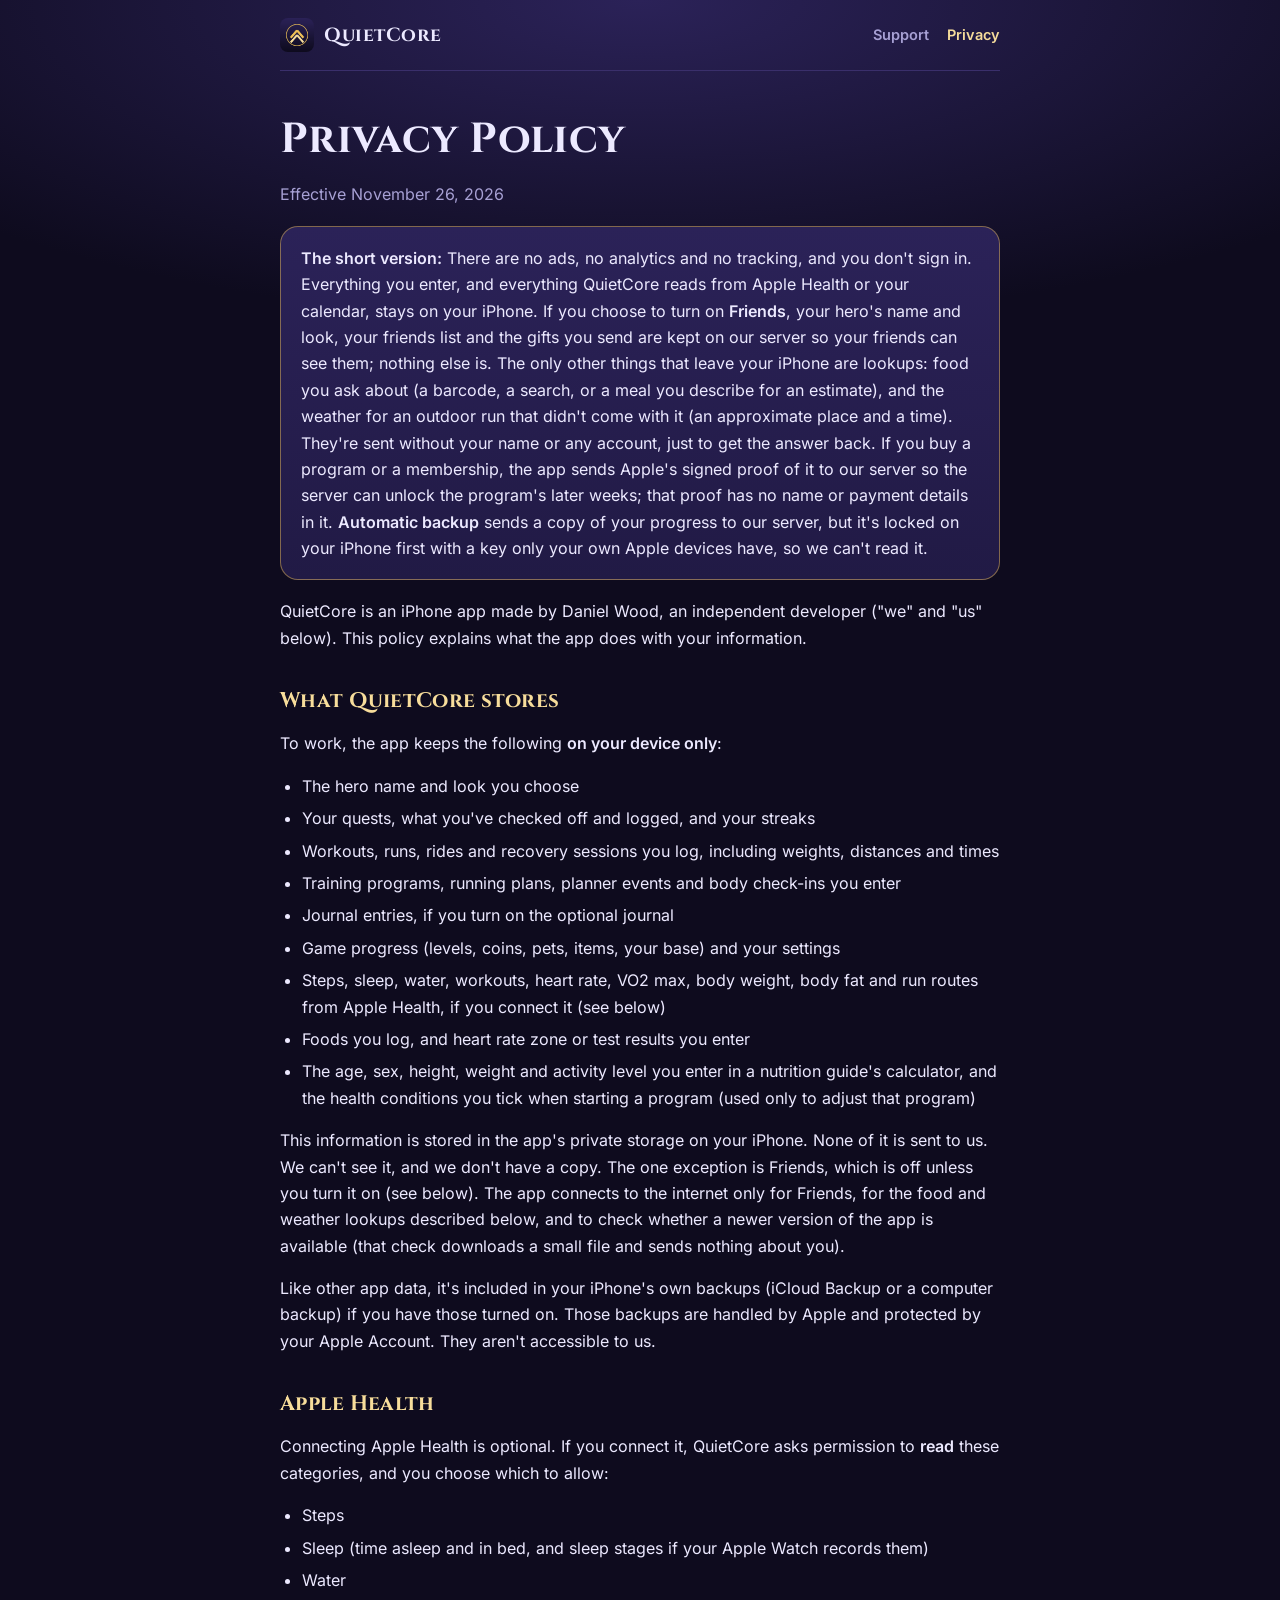
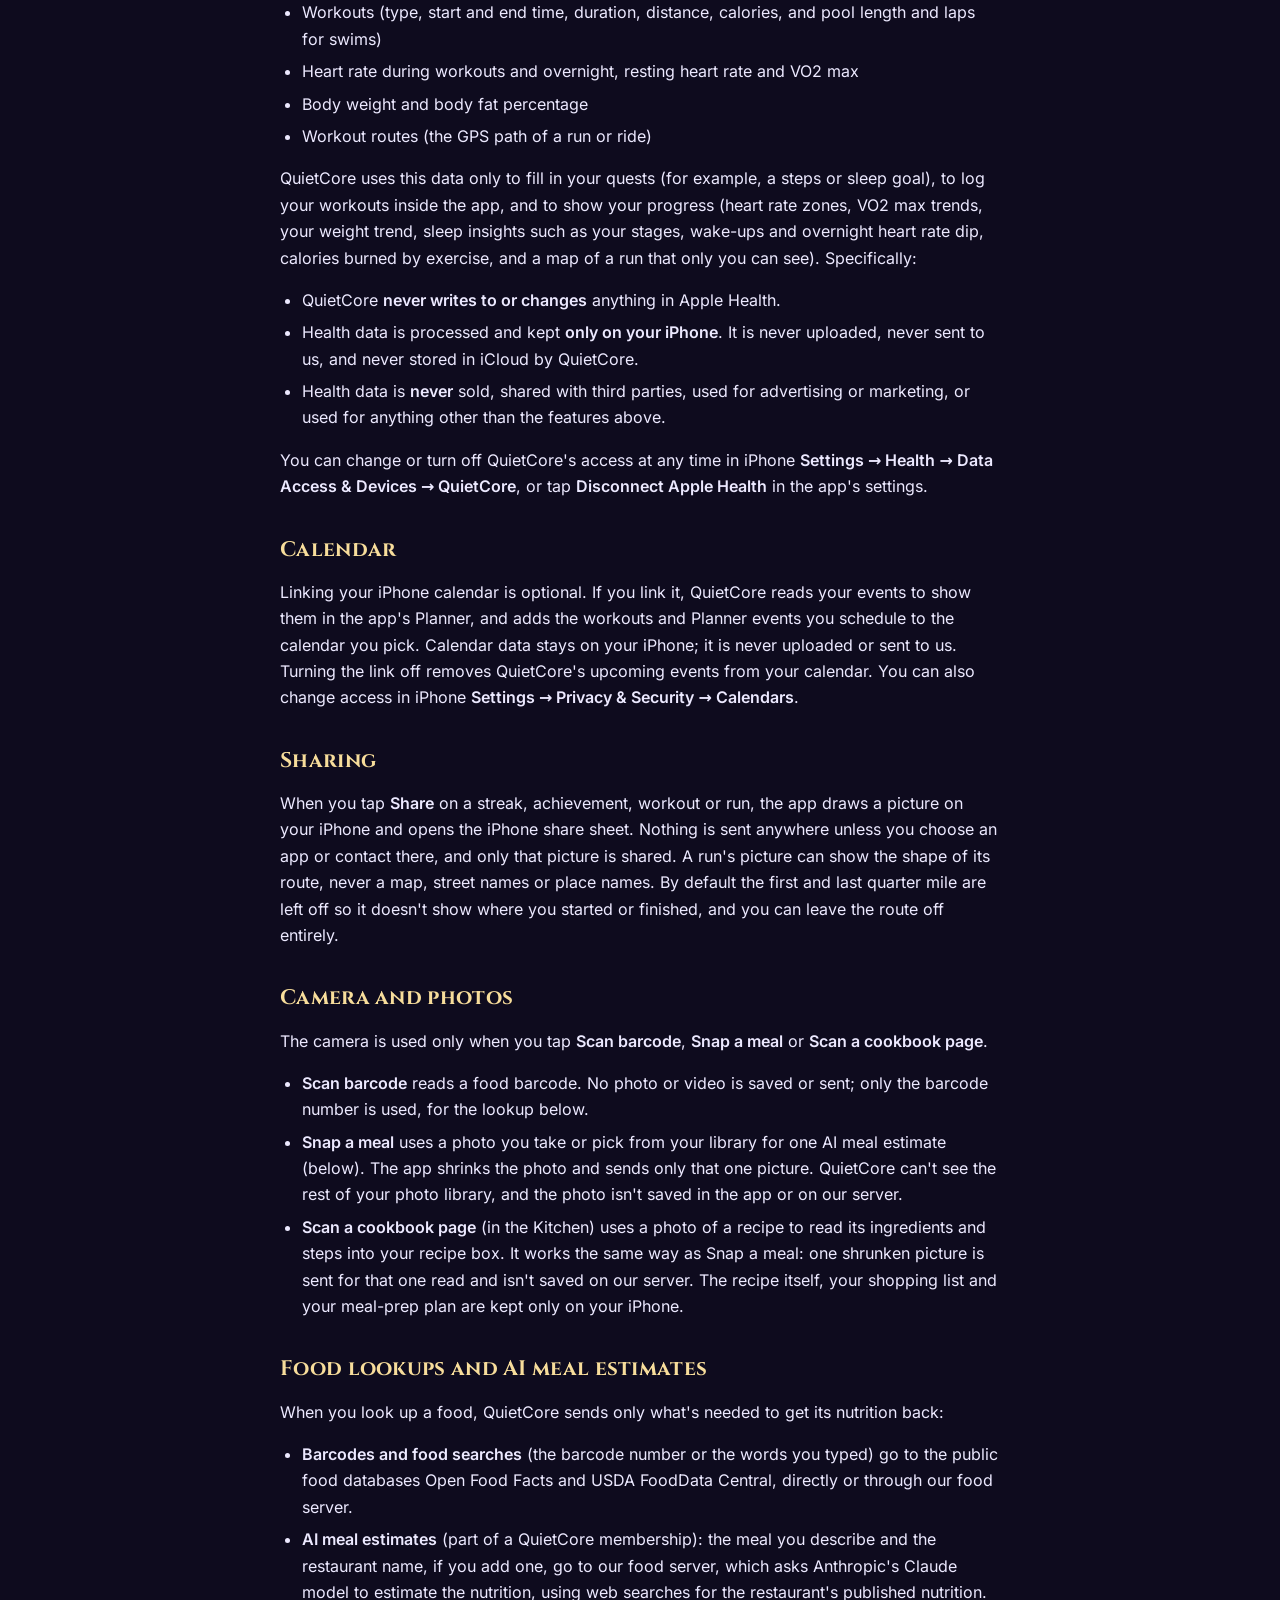
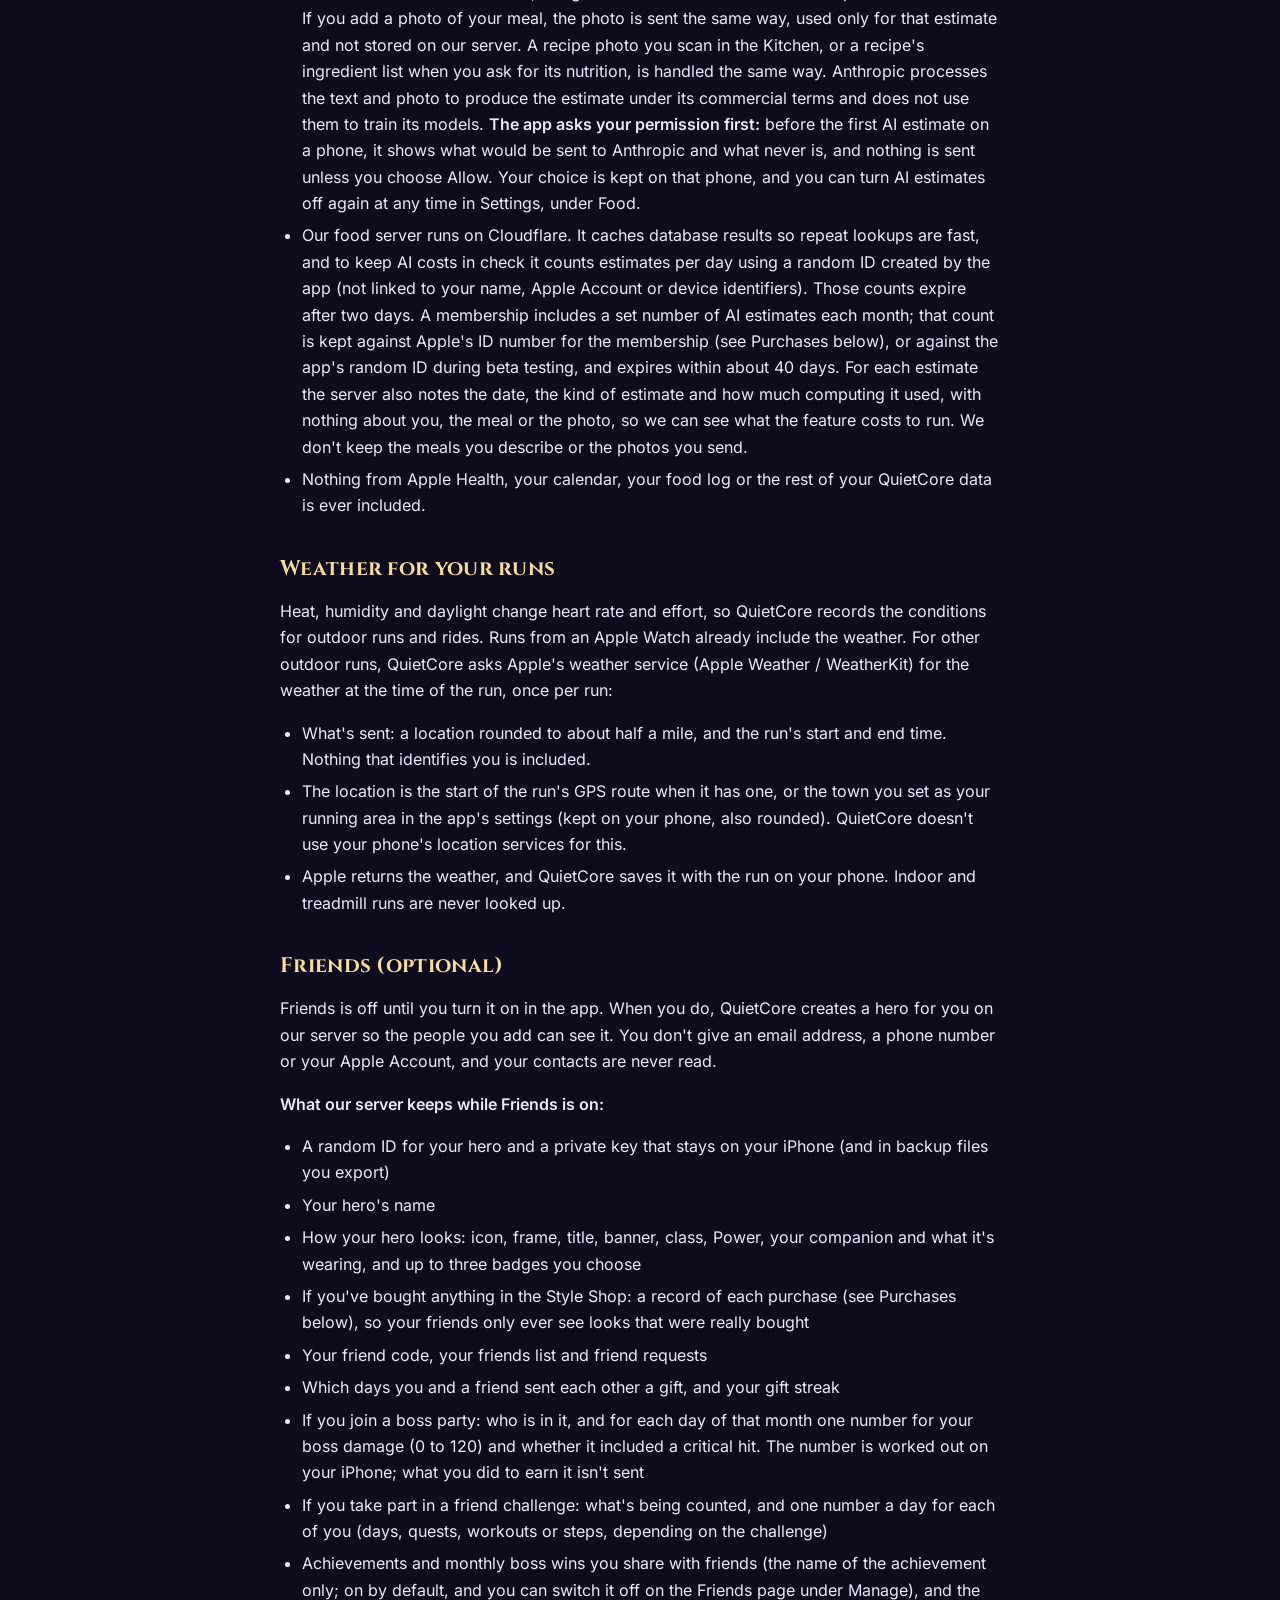
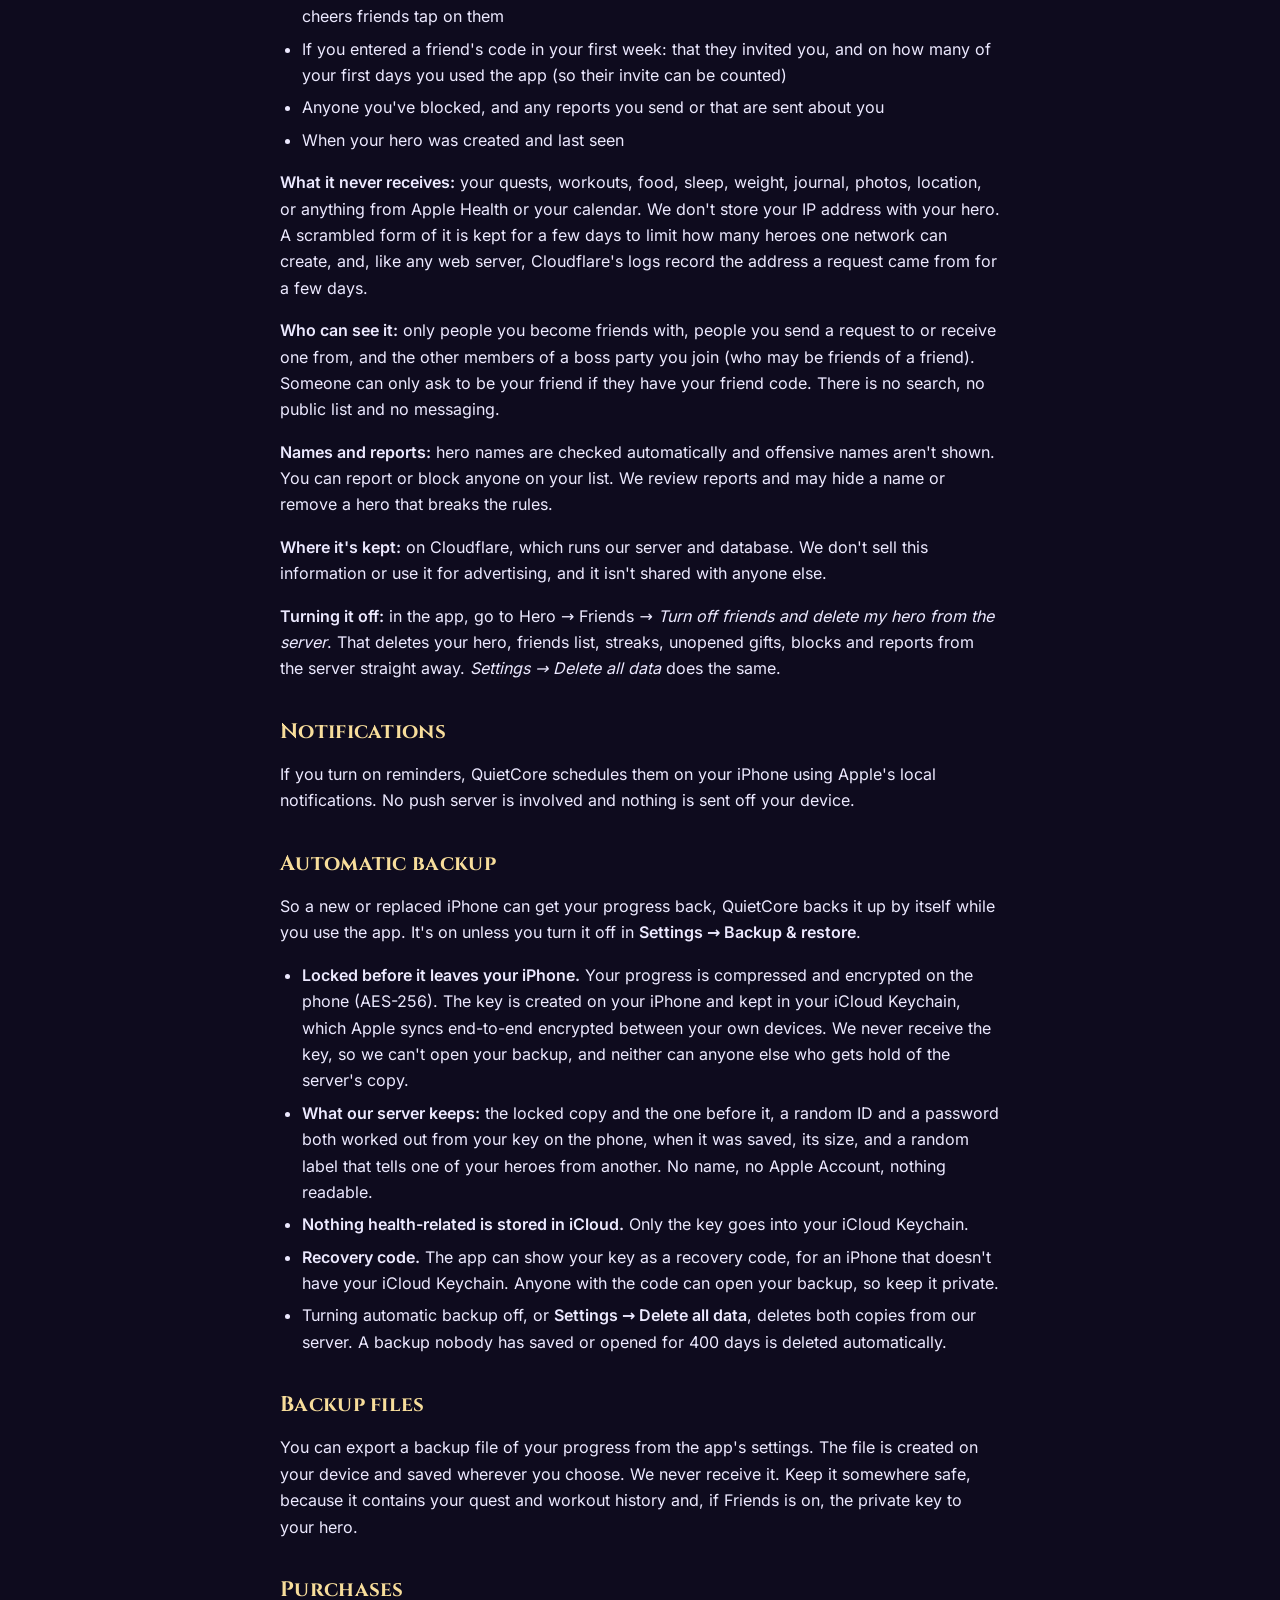
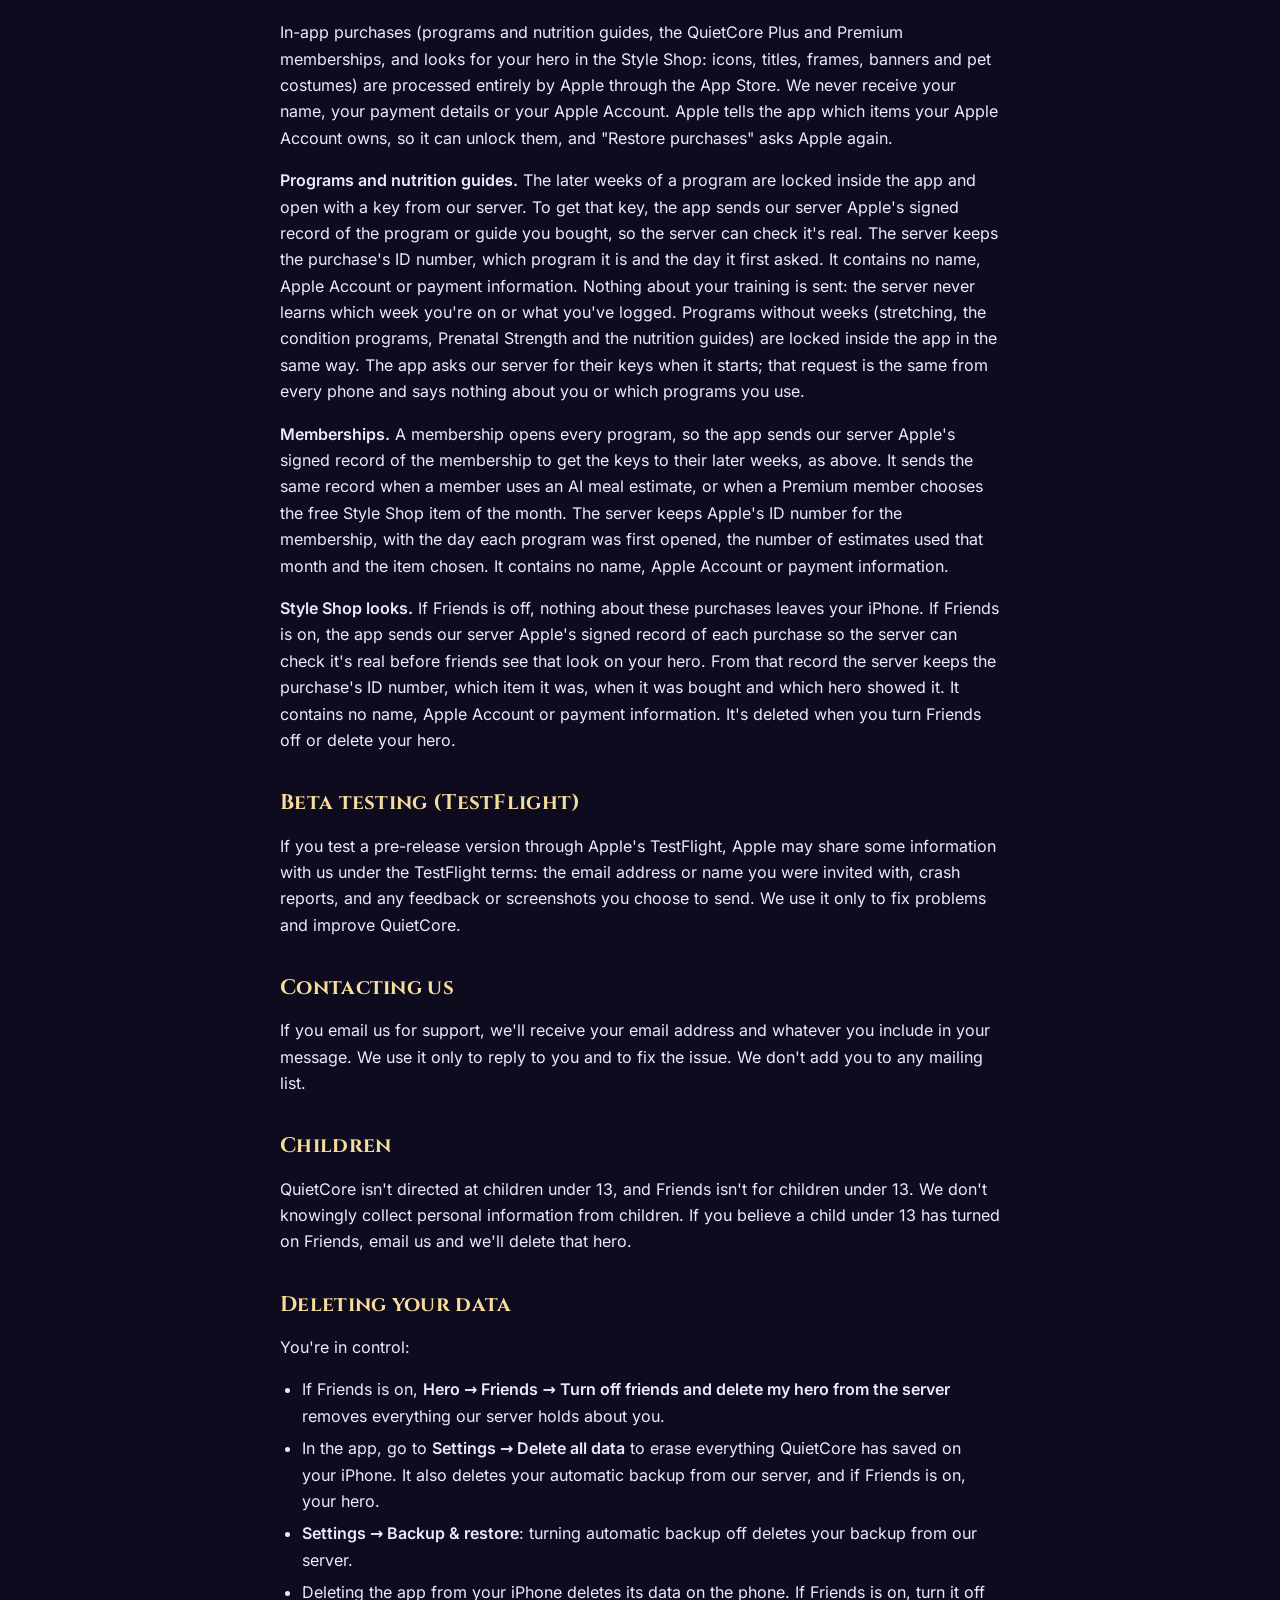
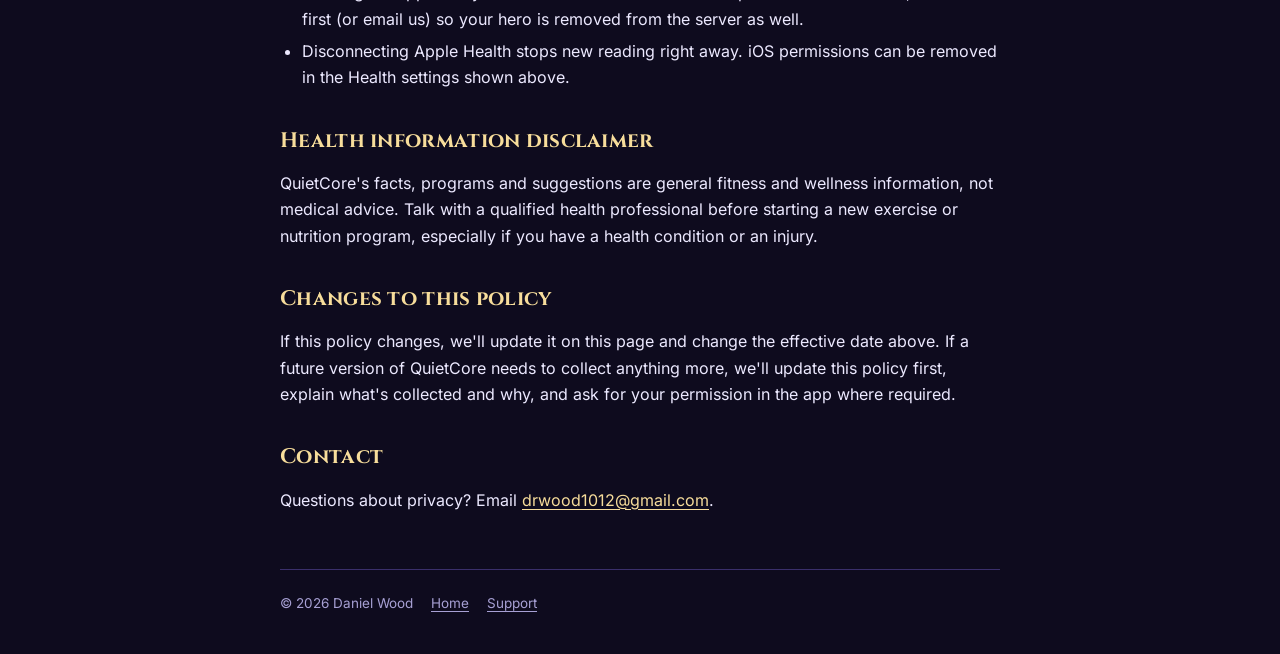
==== commit 20d63bbc: "Privacy policy: the app asks permission before the first AI estimate Co-Authored-By: Claude Fable 5." ====
--- a/privacy/index.html
+++ b/privacy/index.html
@@ -78,7 +78,7 @@
     <p>When you look up a food, QuietCore sends only what's needed to get its nutrition back:</p>
     <ul>
       <li><strong>Barcodes and food searches</strong> (the barcode number or the words you typed) go to the public food databases Open Food Facts and USDA FoodData Central, directly or through our food server.</li>
-      <li><strong>AI meal estimates</strong> (part of a QuietCore membership): the meal you describe and the restaurant name, if you add one, go to our food server, which asks Anthropic's Claude model to estimate the nutrition, using web searches for the restaurant's published nutrition. If you add a photo of your meal, the photo is sent the same way, used only for that estimate and not stored on our server. A recipe photo you scan in the Kitchen, or a recipe's ingredient list when you ask for its nutrition, is handled the same way. Anthropic processes the text and photo to produce the estimate under its commercial terms and does not use them to train its models.</li>
+      <li><strong>AI meal estimates</strong> (part of a QuietCore membership): the meal you describe and the restaurant name, if you add one, go to our food server, which asks Anthropic's Claude model to estimate the nutrition, using web searches for the restaurant's published nutrition. If you add a photo of your meal, the photo is sent the same way, used only for that estimate and not stored on our server. A recipe photo you scan in the Kitchen, or a recipe's ingredient list when you ask for its nutrition, is handled the same way. Anthropic processes the text and photo to produce the estimate under its commercial terms and does not use them to train its models. <strong>The app asks your permission first:</strong> before the first AI estimate on a phone, it shows what would be sent to Anthropic and what never is, and nothing is sent unless you choose Allow. Your choice is kept on that phone, and you can turn AI estimates off again at any time in Settings, under Food.</li>
       <li>Our food server runs on Cloudflare. It caches database results so repeat lookups are fast, and to keep AI costs in check it counts estimates per day using a random ID created by the app (not linked to your name, Apple Account or device identifiers). Those counts expire after two days. A membership includes a set number of AI estimates each month; that count is kept against Apple's ID number for the membership (see Purchases below), or against the app's random ID during beta testing, and expires within about 40 days. For each estimate the server also notes the date, the kind of estimate and how much computing it used, with nothing about you, the meal or the photo, so we can see what the feature costs to run. We don't keep the meals you describe or the photos you send.</li>
       <li>Nothing from Apple Health, your calendar, your food log or the rest of your QuietCore data is ever included.</li>
     </ul>
